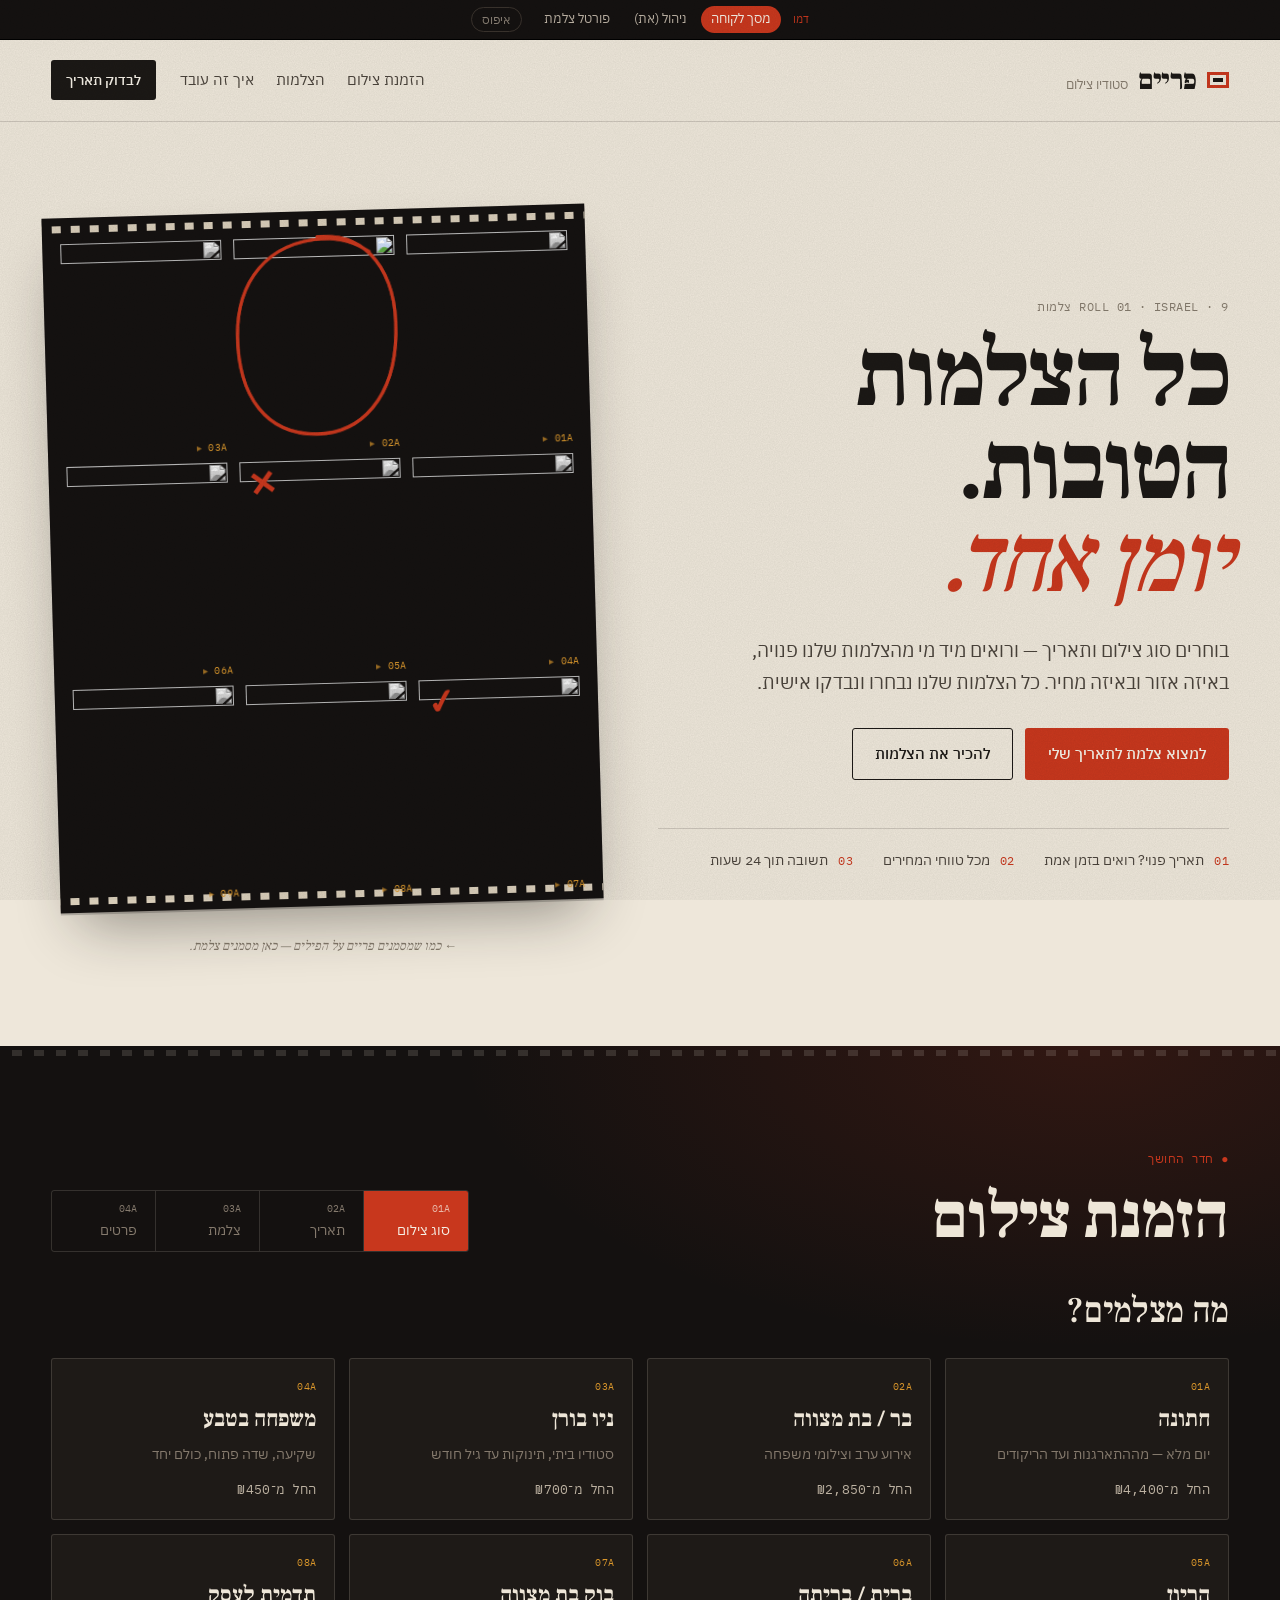
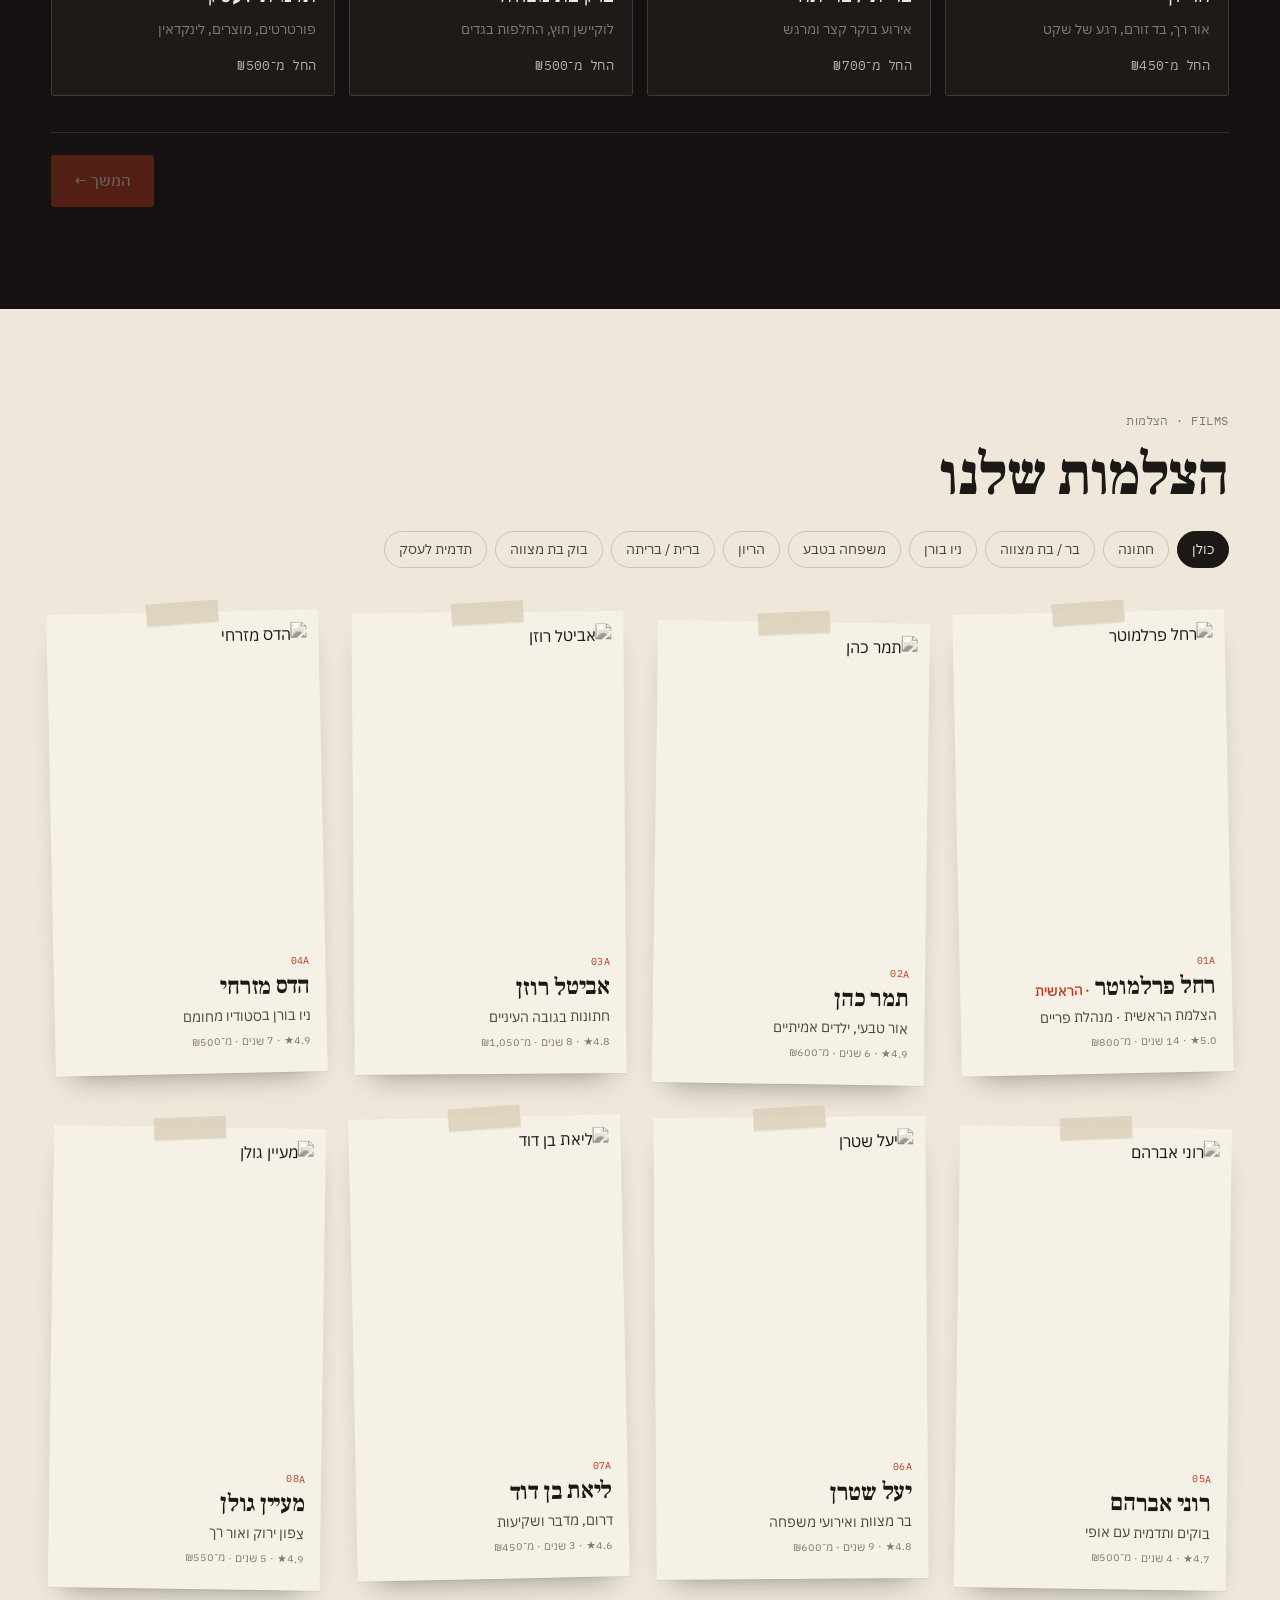
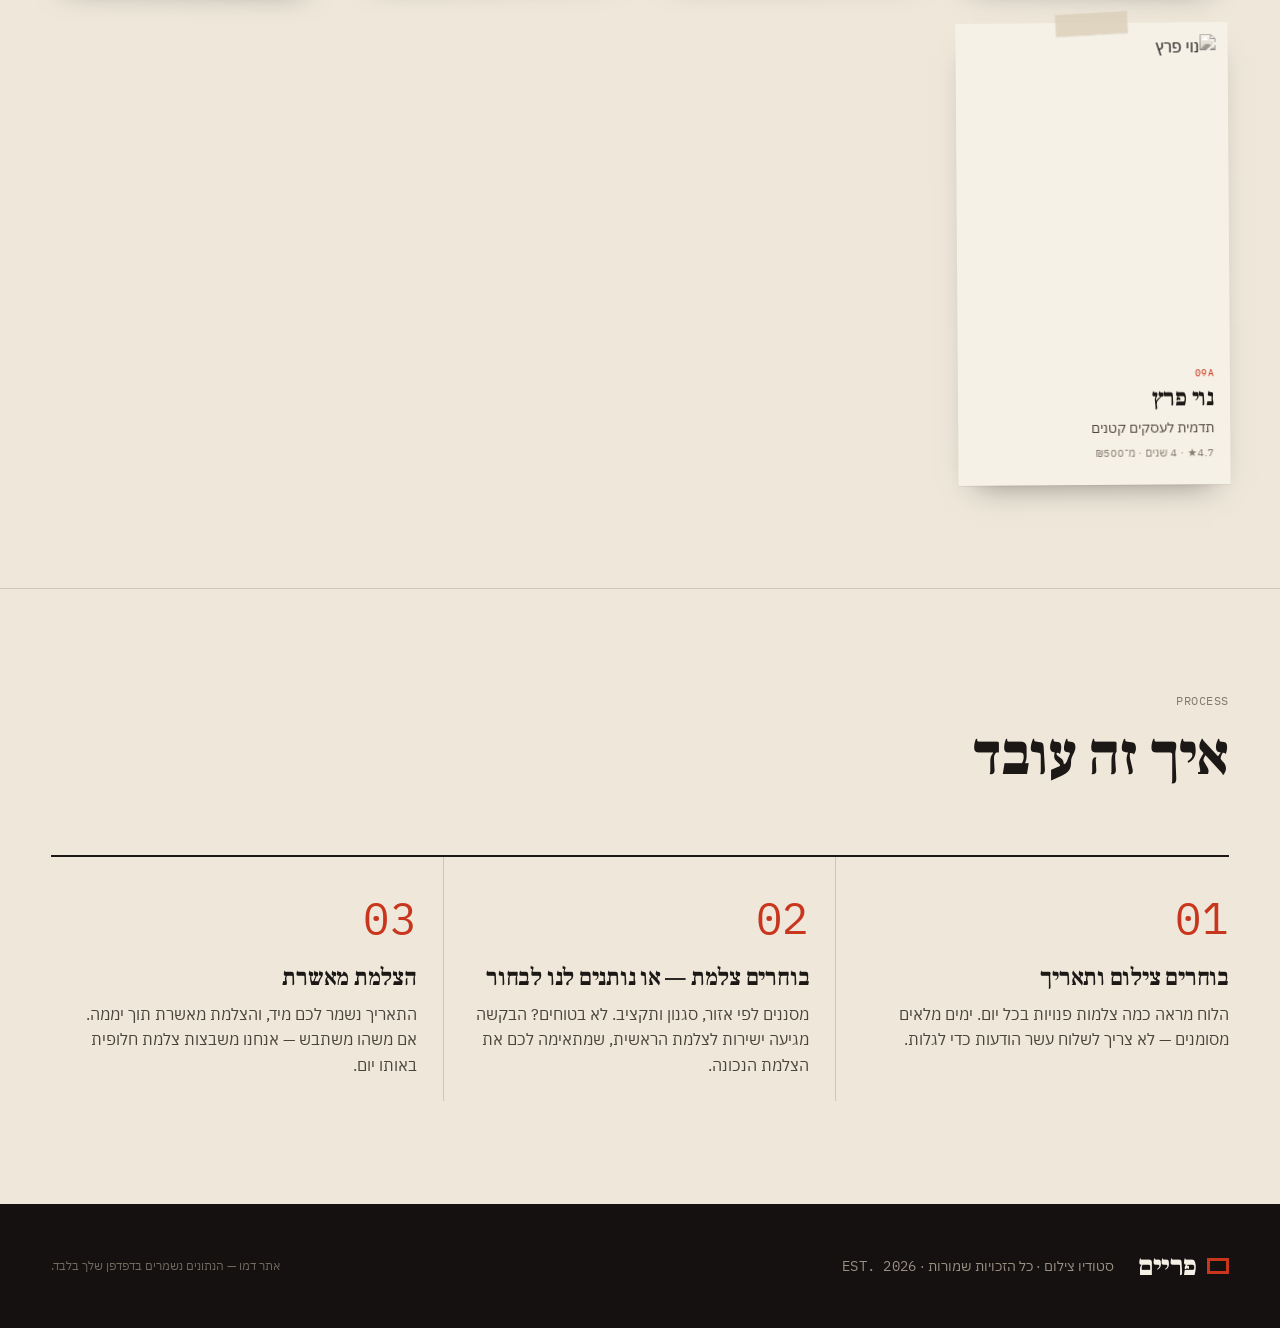
==== index.html @ 3519b2d6 "Fridays: morning shoots only, no full-day events Co-Authored-By: Claude Opus 5.5 <noreply@anthropic." ====
<!doctype html>
<html lang="he" dir="rtl">
<head>
<meta charset="utf-8">
<meta name="viewport" content="width=device-width, initial-scale=1">
<meta name="theme-color" content="#141110">
<meta property="og:type" content="website">
<meta property="og:site_name" content="פריים">
<meta property="og:locale" content="he_IL">
<meta property="og:title" content="פריים · סטודיו צילום">
<meta property="og:description" content="כל הצלמות הטובות. יומן אחד. בוחרים סוג צילום ותאריך — ורואים מיד מי פנויה.">
<meta property="og:url" content="https://elimeshi1.github.io/frame-collective/">
<meta property="og:image" content="https://elimeshi1.github.io/frame-collective/og-image.jpg">
<meta property="og:image:secure_url" content="https://elimeshi1.github.io/frame-collective/og-image.jpg">
<meta property="og:image:type" content="image/jpeg">
<meta property="og:image:width" content="1200">
<meta property="og:image:height" content="630">
<meta property="og:image:alt" content="פריים — כל הצלמות הטובות. יומן אחד.">
<meta name="twitter:card" content="summary_large_image">
<meta name="twitter:image" content="https://elimeshi1.github.io/frame-collective/og-image.jpg">
<title>פריים · סטודיו צילום</title>
<meta name="description" content="צוות של צלמות מובחרות. בוחרים תאריך וסוג צילום — ורואים מי פנויה.">
<link rel="preconnect" href="https://fonts.googleapis.com">
<link rel="preconnect" href="https://fonts.gstatic.com" crossorigin>
<link href="https://fonts.googleapis.com/css2?family=Frank+Ruhl+Libre:wght@400;500;700;900&family=IBM+Plex+Sans+Hebrew:wght@300;400;500;600&family=IBM+Plex+Mono:wght@400;500&display=swap" rel="stylesheet">
<link rel="stylesheet" href="assets/style.css?v=202610051531">
<link rel="icon" href="data:image/svg+xml,%3Csvg xmlns='http://www.w3.org/2000/svg' viewBox='0 0 32 32'%3E%3Crect width='32' height='32' fill='%2315120F'/%3E%3Crect x='7' y='9' width='18' height='14' fill='none' stroke='%23C8371D' stroke-width='2.5'/%3E%3C/svg%3E">
</head>
<body class="page-client">

<header class="topbar">
  <a href="#" class="logo"><span class="logo-mark"></span><span class="logo-word">פריים</span><span class="logo-sub">סטודיו צילום</span></a>
  <nav class="topnav">
    <a href="#book">הזמנת צילום</a>
    <a href="#team">הצלמות</a>
    <a href="#how">איך זה עובד</a>
  </nav>
  <a href="#book" class="btn btn-ink btn-sm">לבדוק תאריך</a>
</header>

<section class="hero">
  <div class="hero-text">
    <p class="kicker mono">ROLL 01 · ISRAEL · <span id="heroCount">9</span> צלמות</p>
    <h1>כל הצלמות הטובות.<br><span class="hl">יומן אחד.</span></h1>
    <p class="lead">בוחרים סוג צילום ותאריך — ורואים מיד מי מהצלמות שלנו פנויה, באיזה אזור ובאיזה מחיר. כל הצלמות שלנו נבחרו ונבדקו אישית.</p>
    <div class="hero-cta">
      <a href="#book" class="btn btn-red">למצוא צלמת לתאריך שלי</a>
      <a href="#team" class="btn btn-line">להכיר את הצלמות</a>
    </div>
    <dl class="hero-facts">
      <div><dt class="mono">01</dt><dd>תאריך פנוי? רואים בזמן אמת</dd></div>
      <div><dt class="mono">02</dt><dd>מכל טווחי המחירים</dd></div>
      <div><dt class="mono">03</dt><dd>תשובה תוך 24 שעות</dd></div>
    </dl>
  </div>
  <div class="hero-sheet" id="heroSheet" aria-hidden="true"></div>
</section>

<section class="darkroom" id="book">
  <div class="dr-inner">
    <div class="dr-head">
      <p class="kicker mono safelight">● חדר החושך</p>
      <h2>הזמנת צילום</h2>
      <ol class="filmsteps" id="steps">
        <li data-step="1"><span class="mono">01A</span>סוג צילום</li>
        <li data-step="2"><span class="mono">02A</span>תאריך</li>
        <li data-step="3"><span class="mono">03A</span>צלמת</li>
        <li data-step="4"><span class="mono">04A</span>פרטים</li>
      </ol>
    </div>
    <div class="wizard" id="wizard"></div>
  </div>
</section>

<section class="team" id="team">
  <div class="sec-head">
    <p class="kicker mono">FILMS · הצלמות</p>
    <h2>הצלמות שלנו</h2>
    <div class="chips" id="teamFilter"></div>
  </div>
  <div class="sheet" id="teamGrid"></div>
</section>

<section class="how" id="how">
  <div class="sec-head">
    <p class="kicker mono">PROCESS</p>
    <h2>איך זה עובד</h2>
  </div>
  <div class="how-grid">
    <article><span class="how-n mono">01</span><h3>בוחרים צילום ותאריך</h3><p>הלוח מראה כמה צלמות פנויות בכל יום. ימים מלאים מסומנים — לא צריך לשלוח עשר הודעות כדי לגלות.</p></article>
    <article><span class="how-n mono">02</span><h3>בוחרים צלמת — או נותנים לנו לבחור</h3><p>מסננים לפי אזור, סגנון ותקציב. לא בטוחים? הבקשה מגיעה ישירות לצלמת הראשית, שמתאימה לכם את הצלמת הנכונה.</p></article>
    <article><span class="how-n mono">03</span><h3>הצלמת מאשרת</h3><p>התאריך נשמר לכם מיד, והצלמת מאשרת תוך יממה. אם משהו משתבש — אנחנו משבצות צלמת חלופית באותו יום.</p></article>
  </div>
</section>

<footer class="foot">
  <div class="logo"><span class="logo-mark"></span><span class="logo-word">פריים</span></div>
  <p>סטודיו צילום · כל הזכויות שמורות · <span class="mono">EST. 2026</span></p>
  <p class="foot-small">אתר דמו — הנתונים נשמרים בדפדפן שלך בלבד.</p>
</footer>

<script src="assets/store.js?v=202610051531"></script>
<script src="assets/ui.js?v=202610051531"></script>
<script src="assets/client.js?v=202610051531"></script>
</body>
</html>
---- assets/style.css ----
/* ============================================================
   פריים — שפה עיצובית: פילים, נייר צילום וחדר חושך.
   נייר חם, דיו כהה, אדום של נורת חדר חושך, ענבר של קצה פילם.
   ============================================================ */
:root {
  --paper: #EEE7DA;
  --paper-2: #E4DBCB;
  --paper-3: #D8CDB9;
  --ink: #1B1815;
  --ink-2: #4A433B;
  --muted: #847A6C;
  --line: rgba(27, 24, 21, .16);
  --red: #C8371D;
  --red-deep: #9E2914;
  --amber: #D9962B;
  --dark: #141110;
  --dark-2: #1E1A17;
  --dark-3: #2A2420;
  --cream: #F6F1E7;
  --ok: #4F7A4A;

  /* צבעי רכיב — מתחלפים בתוך חדר החושך */
  --fg: var(--ink);
  --fg-2: var(--ink-2);
  --fg-mute: var(--muted);
  --ln: var(--line);
  --surf: var(--paper-2);

  --serif: 'Frank Ruhl Libre', 'Times New Roman', serif;
  --sans: 'IBM Plex Sans Hebrew', system-ui, sans-serif;
  --mono: 'IBM Plex Mono', 'IBM Plex Sans Hebrew', ui-monospace, monospace;
  --r: 3px;
  --gut: clamp(16px, 4vw, 56px);
}

* { box-sizing: border-box; }
[hidden] { display: none !important; }
html { scroll-behavior: smooth; -webkit-text-size-adjust: 100%; }
body {
  margin: 0; background: var(--paper); color: var(--ink);
  font: 400 16px/1.6 var(--sans);
  -webkit-font-smoothing: antialiased;
  overflow-x: hidden;
}
body.no-scroll { overflow: hidden; }
/* גרעין של פילם */
body::after {
  content: ''; position: fixed; inset: 0; pointer-events: none; z-index: 999;
  opacity: .09; mix-blend-mode: multiply;
  background-image: url("data:image/svg+xml,%3Csvg xmlns='http://www.w3.org/2000/svg' width='220' height='220'%3E%3Cfilter id='n'%3E%3CfeTurbulence type='fractalNoise' baseFrequency='.85' numOctaves='3' stitchTiles='stitch'/%3E%3CfeColorMatrix values='0 0 0 0 0 0 0 0 0 0 0 0 0 0 0 0 0 0 .9 0'/%3E%3C/filter%3E%3Crect width='100%25' height='100%25' filter='url(%23n)'/%3E%3C/svg%3E");
}
img { display: block; max-width: 100%; }
a { color: inherit; }
button { font: inherit; color: inherit; cursor: pointer; }
h1, h2, h3, h4 { font-family: var(--serif); font-weight: 700; line-height: 1.1; margin: 0; letter-spacing: -.01em; }
p { margin: 0 0 .8em; }
.mono { font-family: var(--mono); letter-spacing: .02em; }
.muted { color: var(--fg-mute); }
.kicker { font-size: 12px; text-transform: uppercase; letter-spacing: .04em; color: var(--fg-mute); margin-bottom: 14px; }
.safelight { color: var(--red) !important; }
.link { background: none; border: 0; padding: 0; text-decoration: underline; text-underline-offset: 3px; color: inherit; font-size: inherit; }
:focus-visible { outline: 2px solid var(--red); outline-offset: 2px; }

/* ---------- כפתורים וצ'יפים ---------- */
.btn {
  display: inline-flex; align-items: center; justify-content: center; gap: 8px;
  padding: 13px 22px; border-radius: var(--r); border: 1.5px solid transparent;
  font-weight: 500; font-size: 15px; text-decoration: none; white-space: nowrap;
  transition: transform .15s, background .15s, color .15s, border-color .15s;
}
.btn:active { transform: translateY(1px); }
.btn:disabled { opacity: .35; cursor: not-allowed; }
.btn-sm { padding: 8px 14px; font-size: 14px; }
.btn-red { background: var(--red); color: var(--cream); }
.btn-red:hover:not(:disabled) { background: var(--red-deep); }
.btn-ink { background: var(--ink); color: var(--cream); }
.btn-ink:hover { background: #000; }
.btn-line { border-color: var(--ink); color: var(--ink); }
.btn-line:hover { background: var(--ink); color: var(--cream); }
.btn-line-l { border-color: currentColor; }
.btn-ghost-l { background: transparent; border-color: var(--ln); color: var(--fg); }
.btn-ghost-l:hover { border-color: var(--fg); }

.chips { display: flex; flex-wrap: wrap; gap: 8px; }
.chip {
  border: 1px solid var(--ln); background: transparent; color: var(--fg-2);
  padding: 6px 14px; border-radius: 99px; font-size: 14px; transition: .15s;
}
.chip:hover { border-color: var(--fg); color: var(--fg); }
.chip.on { background: var(--fg); color: var(--dark); border-color: var(--fg); }
:root .chip.on { color: var(--paper); }
.darkroom .chip.on { color: var(--dark); }
.chip-sm { padding: 3px 10px; font-size: 13px; }
.chip:disabled { opacity: .3; text-decoration: line-through; cursor: not-allowed; }
.chip:disabled:hover { border-color: var(--ln); color: var(--fg-2); }
.small-note { font-size: 13px; margin-top: 10px; color: var(--amber) !important; }

/* ---------- סרגל דמו ---------- */
.demobar {
  position: sticky; top: 0; z-index: 60;
  display: flex; align-items: center; gap: 4px; flex-wrap: wrap; justify-content: center;
  background: var(--dark); color: #bdb3a5; font-size: 13px; padding: 6px 12px;
  border-bottom: 1px solid #000;
}
.demobar a { text-decoration: none; padding: 3px 10px; border-radius: 99px; }
.demobar a:hover { color: var(--cream); }
.demobar a.on { background: var(--red); color: var(--cream); }
.demobar-tag { font-family: var(--mono); font-size: 11px; color: var(--red); margin-left: 8px; }
.demobar-reset { background: none; border: 1px solid #3a332d; color: #8d8377; border-radius: 99px; padding: 2px 10px; font-size: 12px; margin-right: 8px; }

/* ---------- כותרת ---------- */
.topbar {
  display: flex; align-items: center; gap: 24px; padding: 18px var(--gut);
  border-bottom: 1px solid var(--line);
}
.logo { display: inline-flex; align-items: baseline; gap: 10px; text-decoration: none; }
.logo-mark { width: 22px; height: 16px; border: 3px solid var(--red); align-self: center; position: relative; }
.logo-mark::after { content: ''; position: absolute; inset: 3px; background: var(--ink); }
.logo-word { font-family: var(--serif); font-weight: 900; font-size: 28px; letter-spacing: -.02em; }
.logo-sub { font-size: 13px; color: var(--muted); }
.topnav { display: flex; gap: 22px; margin-inline-start: auto; }
.topnav a { text-decoration: none; font-size: 15px; color: var(--ink-2); }
.topnav a:hover { color: var(--red); }

/* ---------- HERO ---------- */
.hero {
  display: grid; grid-template-columns: 1.05fr 1fr; gap: clamp(28px, 5vw, 80px);
  padding: clamp(40px, 7vw, 96px) var(--gut) clamp(48px, 7vw, 100px); align-items: center;
}
.hero h1 { font-size: clamp(44px, 7.4vw, 104px); font-weight: 900; letter-spacing: -.03em; line-height: .98; margin-bottom: 26px; }
.hero h1 .hl { color: var(--red); font-style: italic; font-weight: 500; }
.lead { font-size: clamp(17px, 1.5vw, 20px); color: var(--ink-2); max-width: 520px; line-height: 1.65; }
.hero-cta { display: flex; gap: 12px; flex-wrap: wrap; margin: 30px 0 0; }
.hero-facts { display: flex; gap: 30px; margin: 48px 0 0; padding: 20px 0 0; border-top: 1px solid var(--line); flex-wrap: wrap; }
.hero-facts div { display: flex; gap: 10px; align-items: baseline; }
.hero-facts dt { color: var(--red); font-size: 12px; }
.hero-facts dd { margin: 0; font-size: 14px; color: var(--ink-2); }

.hero-sheet { position: relative; }
.hs-strip {
  background: var(--dark); padding: 26px 18px; display: grid; grid-template-columns: repeat(3, 1fr); gap: 26px 12px;
  transform: rotate(-1.6deg); box-shadow: 0 30px 60px -20px rgba(27, 24, 21, .45), 0 2px 0 rgba(0,0,0,.2);
  position: relative;
  /* חורי גלגלת */
  background-image:
    linear-gradient(to left, var(--paper-3) 0 9px, transparent 9px),
    linear-gradient(to left, var(--paper-3) 0 9px, transparent 9px);
  background-size: 19px 7px, 19px 7px;
  background-position: 0 8px, 0 calc(100% - 8px);
  background-repeat: repeat-x;
}
.hs-frame { margin: 0; position: relative; animation: develop 1.4s ease-out both; animation-delay: var(--d); }
.hs-frame img { aspect-ratio: 9/11; object-fit: cover; width: 100%; filter: grayscale(1) contrast(1.08) brightness(.95); }
.hs-frame figcaption { position: absolute; bottom: -19px; inset-inline-start: 0; font-size: 10px; color: var(--amber); }
.hs-frame figcaption span { opacity: .7; }
.hs-frame.mk-circle img { filter: grayscale(.15) contrast(1.05); }
.hs-frame.mk-x::after, .hs-frame.mk-check::after {
  position: absolute; top: 6px; inset-inline-end: 8px; font-family: var(--serif); font-weight: 900; color: var(--red);
  font-size: 34px; line-height: 1; transform: rotate(-8deg); text-shadow: 0 1px 0 rgba(0,0,0,.3);
}
.hs-frame.mk-x::after { content: '✕'; }
.hs-frame.mk-check::after { content: '✓'; }
.hs-note { font-size: 13px; color: var(--muted); margin: 30px 0 0; text-align: center; font-style: italic; font-family: var(--serif); }
@keyframes develop { from { opacity: 0; filter: brightness(2.2) blur(2px); } to { opacity: 1; filter: none; } }

/* עיפרון שעווה אדום */
.grease { position: absolute; inset: -9px -7px; width: calc(100% + 14px); height: calc(100% + 18px); pointer-events: none; overflow: visible; z-index: 3; }
.grease path {
  fill: none; stroke: var(--red); stroke-width: 3.2; stroke-linecap: round; vector-effect: non-scaling-stroke;
  stroke-dasharray: 1200; stroke-dashoffset: 1200; animation: draw .55s .05s ease-out forwards;
  filter: drop-shadow(0 0 .5px rgba(200,55,29,.6));
}
@keyframes draw { to { stroke-dashoffset: 0; } }

/* ---------- חדר החושך ---------- */
.darkroom {
  --fg: #EEE6D8; --fg-2: #BDB2A2; --fg-mute: #857A6D; --ln: rgba(238, 230, 216, .15); --surf: var(--dark-2);
  background: var(--dark); color: var(--fg);
  background-image: radial-gradient(ellipse 70% 50% at 85% 0%, rgba(200,55,29,.16), transparent 70%);
  padding: clamp(56px, 8vw, 110px) var(--gut);
  position: relative;
}
.darkroom::before { /* קצה פילם */
  content: ''; position: absolute; top: 0; inset-inline: 0; height: 14px;
  background: linear-gradient(to left, var(--paper) 0 10px, transparent 10px) 0 4px / 22px 6px repeat-x;
  opacity: .14;
}
.dr-inner { max-width: 1240px; margin: 0 auto; }
.dr-head { display: grid; grid-template-columns: auto 1fr; gap: 0 40px; align-items: end; margin-bottom: 40px; }
.dr-head .kicker { grid-column: 1 / -1; }
.dr-head h2 { font-size: clamp(38px, 5vw, 64px); font-weight: 900; }
.filmsteps {
  list-style: none; margin: 0; padding: 0; display: flex; justify-content: flex-end; gap: 0;
  border: 1px solid var(--ln); border-radius: var(--r); overflow: hidden; justify-self: end;
}
.filmsteps li {
  padding: 10px 18px; font-size: 14px; color: var(--fg-mute); border-inline-start: 1px solid var(--ln);
  display: flex; flex-direction: column; gap: 2px; min-width: 104px; position: relative;
}
.filmsteps li:first-child { border-inline-start: 0; }
.filmsteps li .mono { font-size: 10px; color: var(--fg-mute); }
.filmsteps li.reach { cursor: pointer; color: var(--fg-2); }
.filmsteps li.past .mono { color: var(--amber); }
.filmsteps li.on { background: var(--red); color: var(--cream); }
.filmsteps li.on .mono { color: rgba(246,241,231,.7); }

.wizard { min-height: 420px; animation: fadeUp .35s ease-out; }
@keyframes fadeUp { from { opacity: 0; transform: translateY(8px); } }
.wz-q { font-size: clamp(26px, 3vw, 36px); font-weight: 500; margin-bottom: 26px; }
.wz-q small { display: block; font-family: var(--sans); font-size: 15px; color: var(--fg-mute); font-weight: 400; margin-top: 8px; letter-spacing: 0; }
.wz-nav { display: flex; justify-content: space-between; margin-top: 36px; padding-top: 22px; border-top: 1px solid var(--ln); }
.wz-split { display: grid; grid-template-columns: minmax(0, 1.5fr) minmax(260px, 1fr); gap: 36px; align-items: start; }
.wz-side { border-inline-start: 1px solid var(--ln); padding-inline-start: 32px; }
.side-h { font-family: var(--sans); font-size: 13px; font-weight: 500; text-transform: uppercase; letter-spacing: .1em; color: var(--fg-mute); margin: 26px 0 12px; }

.lock-note { display: inline-flex; align-items: center; gap: 12px; padding: 6px 16px 6px 6px; border: 1px solid var(--ln); border-radius: 99px; margin-bottom: 22px; font-size: 14px; }
.lock-note img { width: 32px; height: 32px; border-radius: 50%; object-fit: cover; filter: grayscale(1); }
.lock-note .link { color: var(--fg-mute); }

/* סוגי צילום */
.types { display: grid; grid-template-columns: repeat(4, 1fr); gap: 14px; }
.type {
  position: relative; text-align: start; background: var(--dark-2); border: 1px solid var(--ln); border-radius: var(--r);
  padding: 20px 18px 18px; display: flex; flex-direction: column; gap: 6px; min-height: 150px; transition: .18s;
}
.type:hover { border-color: var(--fg-2); background: var(--dark-3); transform: translateY(-2px); }
.type-n { font-size: 10px; color: var(--amber); }
.type-name { font-family: var(--serif); font-size: 23px; font-weight: 700; color: var(--fg); }
.type-desc { font-size: 14px; color: var(--fg-mute); line-height: 1.45; }
.type-from { margin-top: auto; padding-top: 10px; font-size: 13px; color: var(--fg-2); }
.type.is-sel { border-color: var(--red); }

/* ---------- לוח שנה ---------- */
.cal-head { display: flex; align-items: center; justify-content: space-between; margin-bottom: 14px; }
.cal-title { font-family: var(--serif); font-size: 24px; font-weight: 700; }
.cal-title em { font-family: var(--mono); font-style: normal; font-size: 14px; color: var(--fg-mute); font-weight: 400; }
.cal-nav { width: 38px; height: 38px; border: 1px solid var(--ln); background: none; border-radius: 50%; font-size: 16px; }
.cal-nav:hover { border-color: var(--fg); }
.cal-grid { display: grid; grid-template-columns: repeat(7, minmax(0, 1fr)); gap: 4px; }
.cal-dow { text-align: center; font-size: 12px; color: var(--fg-mute); padding: 4px 0 8px; }
.cal-cell {
  position: relative; aspect-ratio: 1 / .86; border: 1px solid var(--ln); background: transparent; border-radius: 2px;
  display: flex; flex-direction: column; align-items: flex-start; justify-content: space-between; padding: 6px 7px; text-align: start;
  transition: background .12s, border-color .12s;
}
.cal-cell.is-blank { border: 0; }
.cal-cell:not(:disabled):hover { border-color: var(--fg); background: rgba(238,230,216,.04); }
.cal-num { font-family: var(--mono); font-size: 14px; }
.cal-tag { font-size: 11px; line-height: 1.1; color: var(--fg-mute); }
.cal-cell.is-today .cal-num { color: var(--red); font-weight: 600; }
.cal-cell.is-today::after { content: ''; position: absolute; top: 6px; inset-inline-end: 6px; width: 5px; height: 5px; border-radius: 50%; background: var(--red); }
.cal-cell:disabled { cursor: default; }
.cal-cell.is-past, .cal-cell.is-shabbat { opacity: .3; }
.cal-cell.lvl-none { opacity: .45; background-image: repeating-linear-gradient(-45deg, transparent 0 6px, var(--ln) 6px 7px); }
.cal-cell.lvl-many { background: rgba(217,150,43,.12); border-color: rgba(217,150,43,.35); }
.cal-cell.lvl-many .cal-tag { color: var(--amber); }
.cal-cell.lvl-few { background: rgba(217,150,43,.05); }
.cal-cell.is-selected { background: var(--red) !important; border-color: var(--red) !important; color: var(--cream); }
.cal-cell.is-selected .cal-tag { color: rgba(246,241,231,.85); }
.cal-cell .grease { inset: -6px; width: calc(100% + 12px); height: calc(100% + 12px); }
.cal-cell .grease path { stroke: var(--amber); }
.cal--compact .cal-cell { aspect-ratio: 1; padding: 3px 5px; }
.cal--compact .cal-num { font-size: 12px; }
.cal--compact .cal-title { font-size: 18px; }
.cal--compact .cal-nav { width: 30px; height: 30px; font-size: 13px; }
/* ימי צלמת (פרופיל / פורטל) */
.pd-free { background: rgba(79,122,74,.16); border-color: rgba(79,122,74,.45); }
.pd-partial { background: linear-gradient(135deg, rgba(79,122,74,.16) 50%, rgba(200,55,29,.16) 50%); }
.pd-full { background: rgba(200,55,29,.16); border-color: rgba(200,55,29,.35); }
.pd-off { opacity: .35; }

.legend { display: flex; gap: 16px; flex-wrap: wrap; font-size: 13px; color: var(--fg-mute); margin-bottom: 20px; }
.legend span { display: inline-flex; gap: 6px; align-items: center; }
.lg { width: 12px; height: 12px; border: 1px solid var(--ln); display: inline-block; border-radius: 2px; }
.lg-many { background: rgba(217,150,43,.35); border-color: var(--amber); }
.lg-few { background: rgba(217,150,43,.1); }
.lg-none { background: repeating-linear-gradient(-45deg, transparent 0 3px, var(--fg-mute) 3px 4px); }
.lg-free { background: rgba(79,122,74,.4); }
.lg-full { background: rgba(200,55,29,.4); }
.lg-off { opacity: .4; }

.day-peek { min-height: 150px; padding: 18px 0; border-top: 1px solid var(--ln); border-bottom: 1px solid var(--ln); }
.peek-date { font-size: 12px; color: var(--amber); margin-bottom: 4px; }
.peek-title { font-family: var(--serif); font-size: 24px; margin-bottom: 14px; }
.peek-faces { display: flex; margin-bottom: 10px; }
.peek-faces img { width: 40px; height: 40px; border-radius: 50%; object-fit: cover; border: 2px solid var(--dark); margin-inline-start: -10px; filter: grayscale(1); }
.peek-faces img:first-child { margin-inline-start: 0; }

/* ---------- סינון ותוצאות ---------- */
.filters { display: grid; grid-template-columns: repeat(3, 1fr) 1.2fr; gap: 14px; margin-bottom: 28px; padding: 16px; border: 1px solid var(--ln); border-radius: var(--r); background: var(--dark-2); }
.darkroom .filters { grid-template-columns: 1fr 1fr 1.4fr 1fr; }
.f { display: flex; flex-direction: column; gap: 6px; font-size: 13px; color: var(--fg-mute); }
.f select, .fld input, .fld select, .fld textarea {
  font: inherit; font-size: 15px; color: var(--fg); background: transparent; border: 0; border-bottom: 1px solid var(--ln);
  padding: 6px 0; border-radius: 0; appearance: none; -webkit-appearance: none;
}
.f select { background-image: linear-gradient(45deg, transparent 50%, var(--fg-mute) 50%), linear-gradient(-45deg, transparent 50%, var(--fg-mute) 50%); background-position: 6px 55%, 11px 55%; background-size: 5px 5px; background-repeat: no-repeat; padding-inline-end: 0; padding-inline-start: 20px; cursor: pointer; }
.f select option, .fld select option { color: var(--ink); }
.f b { color: var(--fg); font-weight: 500; }
input[type=range] { accent-color: var(--red); width: 100%; margin: 10px 0 0; }

.results { display: grid; grid-template-columns: repeat(auto-fill, minmax(210px, 1fr)); gap: 30px 20px; }
.frame-card {
  position: relative; background: #0C0A09; border: 0; padding: 10px 10px 0; text-align: start; cursor: pointer; color: var(--fg);
  transition: transform .18s; display: flex; flex-direction: column;
}
.frame-card:hover { transform: translateY(-3px); }
.fc-img { position: relative; overflow: hidden; }
.fc-img img { width: 100%; aspect-ratio: 4/5; object-fit: cover; filter: grayscale(1) contrast(1.05); transition: filter .5s; }
.frame-card:hover .fc-img img, .frame-card.is-sel .fc-img img { filter: none; }
.fc-badge { position: absolute; top: 8px; inset-inline-start: 8px; background: var(--red); color: var(--cream); font-size: 11px; padding: 2px 8px; }
.fc-edge { display: flex; justify-content: space-between; font-size: 10px; color: var(--amber); padding: 6px 2px; }
.fc-body { background: var(--dark-2); margin: 0 -10px; padding: 14px 14px 14px; flex: 1; display: flex; flex-direction: column; }
.fc-body h4 { font-size: 21px; margin-bottom: 4px; }
.fc-tag { font-size: 14px; color: var(--fg-2); margin-bottom: 6px; }
.fc-meta { font-size: 12px; color: var(--fg-mute); }
.fc-foot { margin-top: auto; display: flex; justify-content: space-between; align-items: baseline; padding-top: 8px; border-top: 1px dashed var(--ln); }
.fc-price { font-size: 17px; color: var(--fg); }
.fc-foot .link { font-size: 13px; color: var(--fg-mute); }
.studio-card { border: 1px dashed var(--fg-mute); background: transparent; padding: 0; }
.studio-inner { padding: 24px 20px; display: flex; flex-direction: column; gap: 10px; height: 100%; justify-content: center; }
.studio-inner .mono { color: var(--amber); font-size: 11px; }
.studio-inner h4 { font-size: 28px; }
.studio-inner p { color: var(--fg-2); font-size: 14px; }
.studio-inner .btn { align-self: flex-start; }
.studio-card.is-sel { border-color: var(--red); border-style: solid; }
.empty { padding: 30px 0; color: var(--fg-2); }
.busy { margin-top: 34px; border-top: 1px solid var(--ln); padding-top: 16px; }
.busy summary { cursor: pointer; color: var(--fg-2); font-size: 15px; }
.busy ul { list-style: none; padding: 0; margin: 14px 0 0; display: grid; gap: 8px; }
.busy li { display: flex; align-items: center; gap: 12px; flex-wrap: wrap; padding: 8px 0; border-bottom: 1px solid var(--ln); font-size: 14px; }
.busy li img { width: 34px; height: 34px; border-radius: 50%; object-fit: cover; filter: grayscale(1); opacity: .7; }
.busy .nx { margin-inline-start: auto; display: flex; gap: 6px; }

/* ---------- פרטים / כרטיס ---------- */
.det { display: grid; grid-template-columns: 1fr 1fr; gap: 24px 22px; }
.fld { display: flex; flex-direction: column; gap: 4px; font-size: 13px; color: var(--fg-mute); }
.fld i { font-style: normal; opacity: .7; }
.fld-wide { grid-column: 1 / -1; }
.fld input, .fld select, .fld textarea { font-size: 17px; padding: 8px 0; }
.fld textarea { resize: vertical; border: 1px solid var(--ln); padding: 10px; }
.fld input:focus, .fld select:focus, .fld textarea:focus { outline: 0; border-color: var(--red); }

.ticket {
  background: var(--cream); color: var(--ink); padding: 22px; position: relative; border-radius: 2px;
  --fg-mute: var(--muted); --ln: var(--line);
  -webkit-mask: radial-gradient(circle 9px at 0 62%, transparent 98%, #000) , radial-gradient(circle 9px at 100% 62%, transparent 98%, #000);
  -webkit-mask-composite: source-in; mask-composite: intersect;
  transform: rotate(.6deg);
}
.ticket-h { font-size: 11px; color: var(--muted); border-bottom: 1px dashed var(--line); padding-bottom: 10px; margin-bottom: 14px; }
.ticket-p { display: flex; gap: 12px; align-items: center; margin-bottom: 16px; }
.ticket-p img, .ticket-q { width: 54px; height: 54px; object-fit: cover; border-radius: 50%; filter: grayscale(1); }
.ticket-q { display: grid; place-items: center; background: var(--ink); color: var(--cream); font-family: var(--serif); font-size: 26px; }
.ticket-p b { display: block; font-family: var(--serif); font-size: 20px; }
.ticket-p span { font-size: 13px; color: var(--muted); }
.ticket dl { margin: 0; }
.ticket dl div { display: flex; justify-content: space-between; padding: 7px 0; border-bottom: 1px solid var(--line); font-size: 14px; gap: 12px; }
.ticket dt { color: var(--muted); }
.ticket dd { margin: 0; text-align: end; }
.ticket .tot { border-bottom: 0; padding-top: 12px; }
.ticket .tot dd { font-size: 20px; font-weight: 500; }
.ticket-fine { font-size: 12px; color: var(--muted); margin: 12px 0 0; border-top: 1px dashed var(--line); padding-top: 10px; }

/* ---------- סיום ---------- */
.done { display: grid; grid-template-columns: 340px 1fr; gap: 56px; align-items: center; padding: 20px 0; }
.print { background: var(--cream); padding: 16px 16px 20px; transform: rotate(-2.5deg); box-shadow: 0 30px 50px -20px #000; animation: drop .7s cubic-bezier(.2,.8,.2,1.2); }
.print-img img { width: 100%; aspect-ratio: 5/4; object-fit: cover; animation: develop 2.4s ease-out both; }
.print-blank { aspect-ratio: 5/4; background: var(--ink); display: grid; place-items: center; color: var(--red); font-family: var(--serif); font-size: 90px; }
.print-cap { color: var(--ink); font-family: var(--serif); font-size: 18px; text-align: center; margin: 14px 0 0; line-height: 1.35; }
.print-cap .mono { font-size: 11px; color: var(--muted); }
@keyframes drop { from { transform: translateY(-40px) rotate(-8deg); opacity: 0; } }
.done-text h3 { font-size: clamp(30px, 3.6vw, 46px); font-weight: 900; margin-bottom: 16px; }
.done-text p { color: var(--fg-2); font-size: 17px; max-width: 520px; }
.demo-hint { margin-top: 26px !important; font-size: 14px !important; padding: 12px 14px; border: 1px dashed var(--ln); border-radius: var(--r); }
.demo-hint a { color: var(--amber); }

/* ---------- צוות: הדפסים על נייר ---------- */
.team, .how { padding: clamp(56px, 8vw, 110px) var(--gut); max-width: 1320px; margin: 0 auto; }
.sec-head { display: flex; flex-direction: column; margin-bottom: 44px; }
.sec-head h2 { font-size: clamp(36px, 4.6vw, 60px); font-weight: 900; margin-bottom: 22px; }
.sheet { display: grid; grid-template-columns: repeat(auto-fill, minmax(230px, 1fr)); gap: 44px 30px; }
.print-card {
  background: var(--cream); padding: 12px 12px 16px; cursor: pointer; position: relative;
  box-shadow: 0 1px 0 rgba(0,0,0,.05), 0 16px 30px -18px rgba(27,24,21,.5);
  transition: transform .25s, box-shadow .25s;
}
.print-card:nth-child(3n+1) { transform: rotate(-1.2deg); }
.print-card:nth-child(3n+2) { transform: rotate(.8deg) translateY(10px); }
.print-card:nth-child(3n) { transform: rotate(-.4deg); }
.print-card::before { /* סרט הדבקה */
  content: ''; position: absolute; top: -10px; left: 50%; width: 72px; height: 22px; transform: translateX(-50%) rotate(-3deg);
  background: rgba(217, 205, 180, .75); box-shadow: 0 1px 1px rgba(0,0,0,.06);
}
.print-card:hover { transform: rotate(0) translateY(-6px) scale(1.015); box-shadow: 0 28px 40px -20px rgba(27,24,21,.55); z-index: 2; }
.pc-img img { width: 100%; aspect-ratio: 4/5; object-fit: cover; filter: grayscale(1) sepia(.15) contrast(1.05); transition: filter .5s; }
.print-card:hover .pc-img img { filter: none; }
.pc-cap { padding: 14px 4px 0; }
.pc-n { font-size: 10px; color: var(--red); }
.pc-cap h3 { font-size: 24px; margin: 2px 0 4px; }
.pc-cap h3 em { font-style: normal; font-size: 14px; color: var(--red); font-family: var(--sans); font-weight: 500; }
.pc-cap p { font-size: 14px; color: var(--ink-2); margin-bottom: 6px; }
.pc-meta { font-size: 11px !important; color: var(--muted) !important; }

.how { border-top: 1px solid var(--line); }
.how-grid { display: grid; grid-template-columns: repeat(3, 1fr); gap: 0; border-top: 2px solid var(--ink); }
.how-grid article { padding: 26px 26px 10px 26px; border-inline-start: 1px solid var(--line); }
.how-grid article:first-child { border-inline-start: 0; padding-inline-start: 0; }
.how-n { font-size: 44px; color: var(--red); display: block; margin-bottom: 12px; font-weight: 400; }
.how-grid h3 { font-size: 24px; margin-bottom: 10px; }
.how-grid p { color: var(--ink-2); }

.foot { background: var(--dark); color: #9a9083; padding: 40px var(--gut); display: flex; gap: 24px; align-items: center; flex-wrap: wrap; font-size: 14px; }
.foot .logo-word { color: var(--cream); }
.foot .logo-mark::after { background: var(--dark); }
.foot p { margin: 0; }
.foot-small { margin-inline-start: auto !important; font-size: 12px; opacity: .7; }

/* ---------- מודאל ---------- */
.modal-wrap { position: fixed; inset: 0; z-index: 100; background: rgba(20, 17, 16, .7); display: flex; align-items: center; justify-content: center; padding: 16px; opacity: 0; transition: opacity .25s; backdrop-filter: blur(3px); }
.modal-wrap.is-open { opacity: 1; }
.modal { background: var(--paper); color: var(--ink); width: min(560px, 100%); max-height: calc(100vh - 32px); overflow: hidden; display: flex; flex-direction: column; position: relative; border-radius: 2px; transform: translateY(14px); transition: transform .25s; box-shadow: 0 40px 80px -20px #000; }
.modal-wrap.is-open .modal { transform: none; }
.modal--wide { width: min(980px, 100%); }
.modal-x { position: absolute; top: 12px; inset-inline-end: 12px; z-index: 5; width: 36px; height: 36px; border-radius: 50%; border: 0; background: var(--ink); color: var(--cream); font-size: 14px; }
.modal-body { padding: 28px; overflow-y: auto; overscroll-behavior: contain; }
.profile { display: grid; grid-template-columns: 1fr 1.2fr; gap: 30px; margin: -28px; }
.pf-img img { width: 100%; height: 100%; object-fit: cover; min-height: 100%; filter: grayscale(.2); }
.pf-body { padding: 32px 28px 28px 32px; }
.pf-body h2 { font-size: 44px; font-weight: 900; margin-bottom: 6px; }
.pf-tag { font-family: var(--serif); font-style: italic; font-size: 20px; color: var(--red); }
.pf-meta { font-size: 14px; color: var(--ink-2); margin-bottom: 4px; }
.prices { width: 100%; border-collapse: collapse; margin: 18px 0 4px; font-size: 15px; }
.prices td { padding: 7px 0; border-bottom: 1px solid var(--line); }
.prices td:last-child { text-align: end; }
#pfCal { margin-bottom: 22px; }

.toast { position: fixed; bottom: 24px; left: 50%; transform: translate(-50%, 30px); background: var(--ink); color: var(--cream); padding: 12px 22px; border-radius: 99px; font-size: 15px; opacity: 0; transition: .3s; z-index: 200; pointer-events: none; box-shadow: 0 10px 30px -10px #000; border-inline-start: 4px solid var(--red); }
.toast.is-on { opacity: 1; transform: translate(-50%, 0); }

/* ---------- רספונסיבי ---------- */
@media (max-width: 1080px) {
  .types { grid-template-columns: repeat(2, 1fr); }
  .dr-head { grid-template-columns: 1fr; }
  .filmsteps { justify-self: stretch; margin-top: 22px; }
  .filmsteps li { flex: 1; min-width: 0; }
  .darkroom .filters { grid-template-columns: 1fr 1fr; }
}
@media (max-width: 860px) {
  .hero { grid-template-columns: 1fr; }
  .hero-sheet { max-width: 520px; }
  .wz-split { grid-template-columns: 1fr; }
  .wz-side { border: 0; padding: 0; }
  .done { grid-template-columns: 1fr; gap: 34px; }
  .print { max-width: 280px; margin: 0 auto; }
  .profile { grid-template-columns: 1fr; }
  .pf-img img { width: 100%; height: 300px; min-height: 0; object-fit: cover; }
  .how-grid { grid-template-columns: 1fr; }
  .how-grid article { border: 0; border-bottom: 1px solid var(--line); padding: 24px 0; }
  .topnav { display: none; }
  .topbar .btn { margin-inline-start: auto; }
}
@media (max-width: 560px) {
  .logo-sub { display: none; }
  .types { grid-template-columns: 1fr 1fr; gap: 10px; }
  .type { min-height: 0; padding: 14px; }
  .type-name { font-size: 19px; }
  .type-desc { display: none; }
  .filmsteps li { padding: 8px 8px; font-size: 12px; }
  .cal-tag { font-size: 9px; }
  .cal-cell { padding: 4px; aspect-ratio: 1 / 1.05; }
  .cal-num { font-size: 12px; }
  .det { grid-template-columns: 1fr; }
  .darkroom .filters { grid-template-columns: 1fr 1fr; gap: 12px 14px; padding: 12px; }
  .darkroom .filters .f-range { grid-column: 1 / -1; order: 3; }
  .f select { font-size: 16px; }
  .results { grid-template-columns: 1fr 1fr; gap: 20px 12px; }
  .fc-body h4 { font-size: 17px; }
  .fc-tag { display: none; }
  .hs-strip { gap: 22px 8px; padding: 22px 10px; }
  .hero-facts { gap: 14px; }
  .sheet { grid-template-columns: 1fr 1fr; gap: 30px 14px; }
  #teamFilter { flex-wrap: nowrap; overflow-x: auto; margin-inline: calc(var(--gut) * -1); padding: 2px var(--gut) 6px; scrollbar-width: none; }
  #teamFilter::-webkit-scrollbar { display: none; }
  #teamFilter .chip { flex-shrink: 0; }
  .modal-wrap { padding: 0; align-items: flex-end; }
  .modal { max-height: 92vh; border-radius: 10px 10px 0 0; }
  .modal-body { padding: 22px 18px; }
  .profile { margin: -22px -18px; }
  .pf-body { padding: 22px 18px; }
  .pf-body h2 { font-size: 36px; }
  .pc-cap h3 { font-size: 19px; }
  .pc-cap p:not(.pc-meta) { display: none; }
  .wz-nav .btn { padding: 12px 16px; }
  .busy .nx { margin-inline-start: 0; width: 100%; }
}
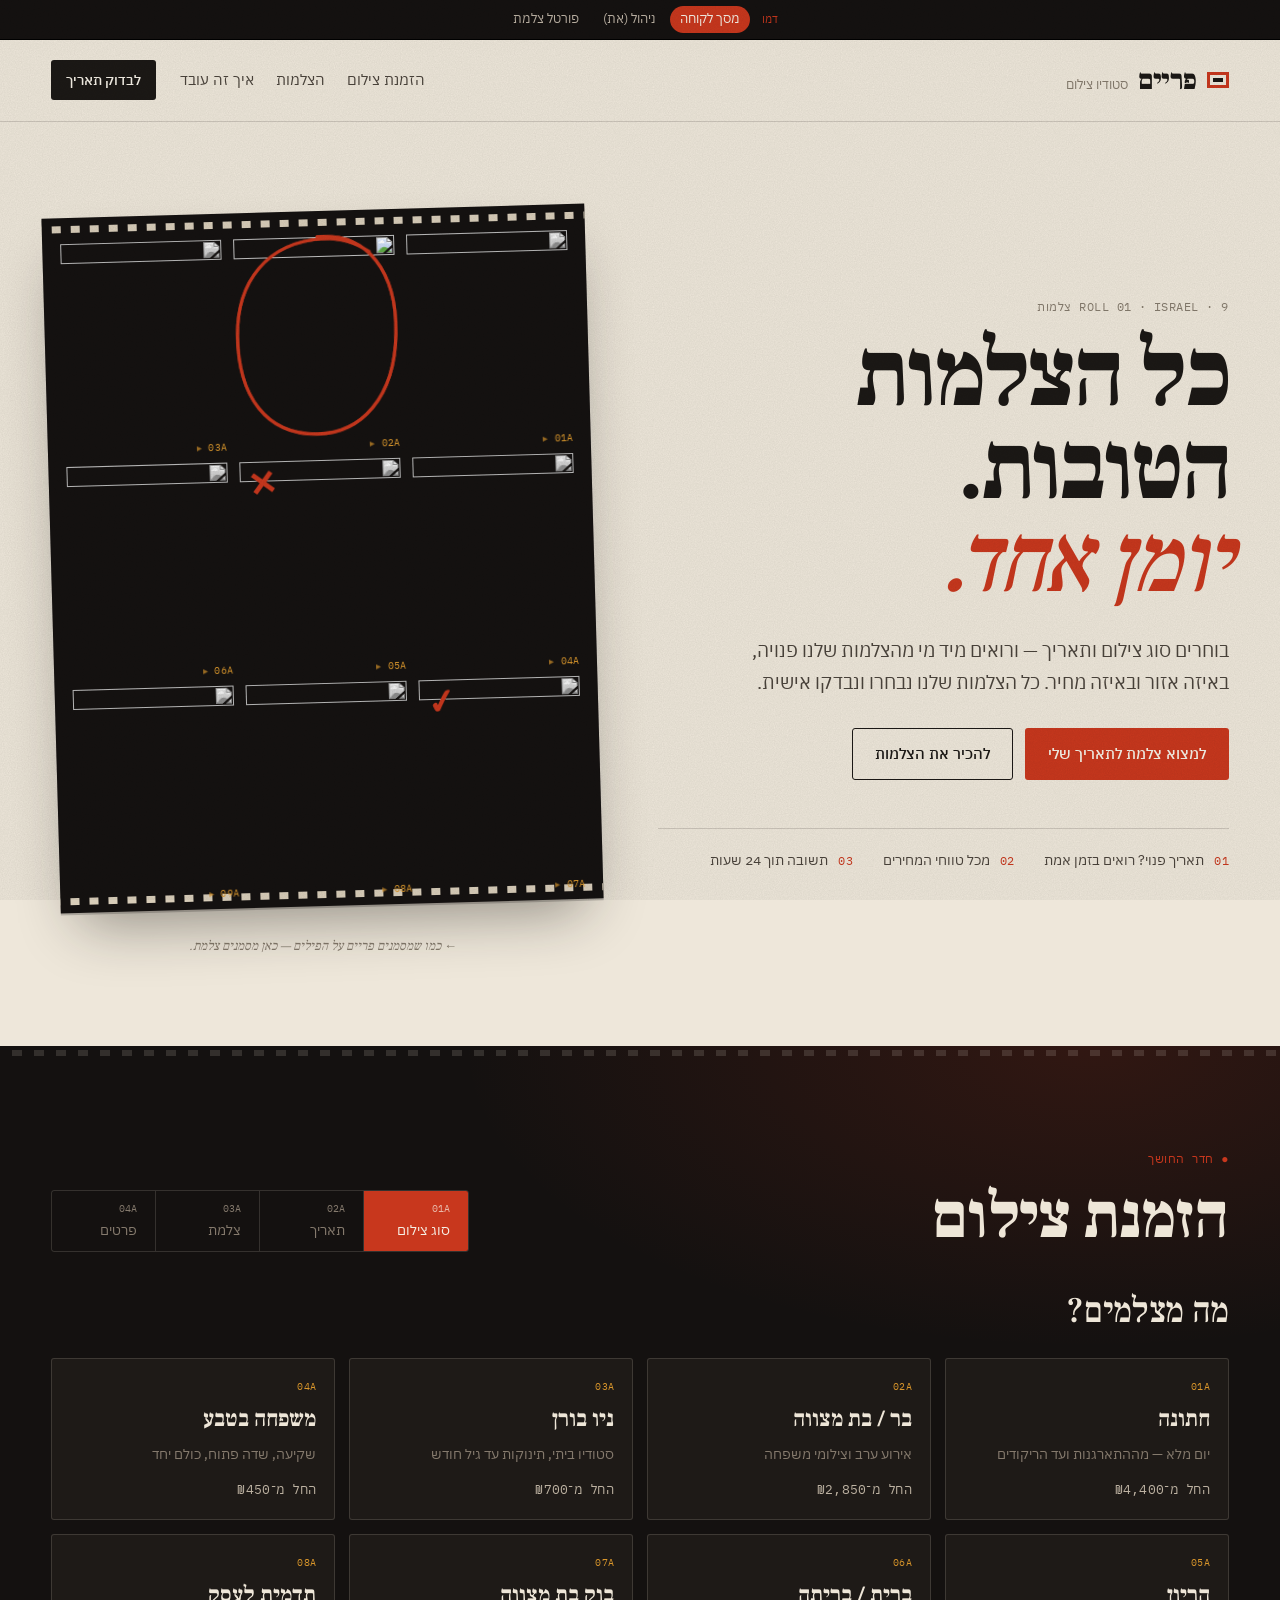
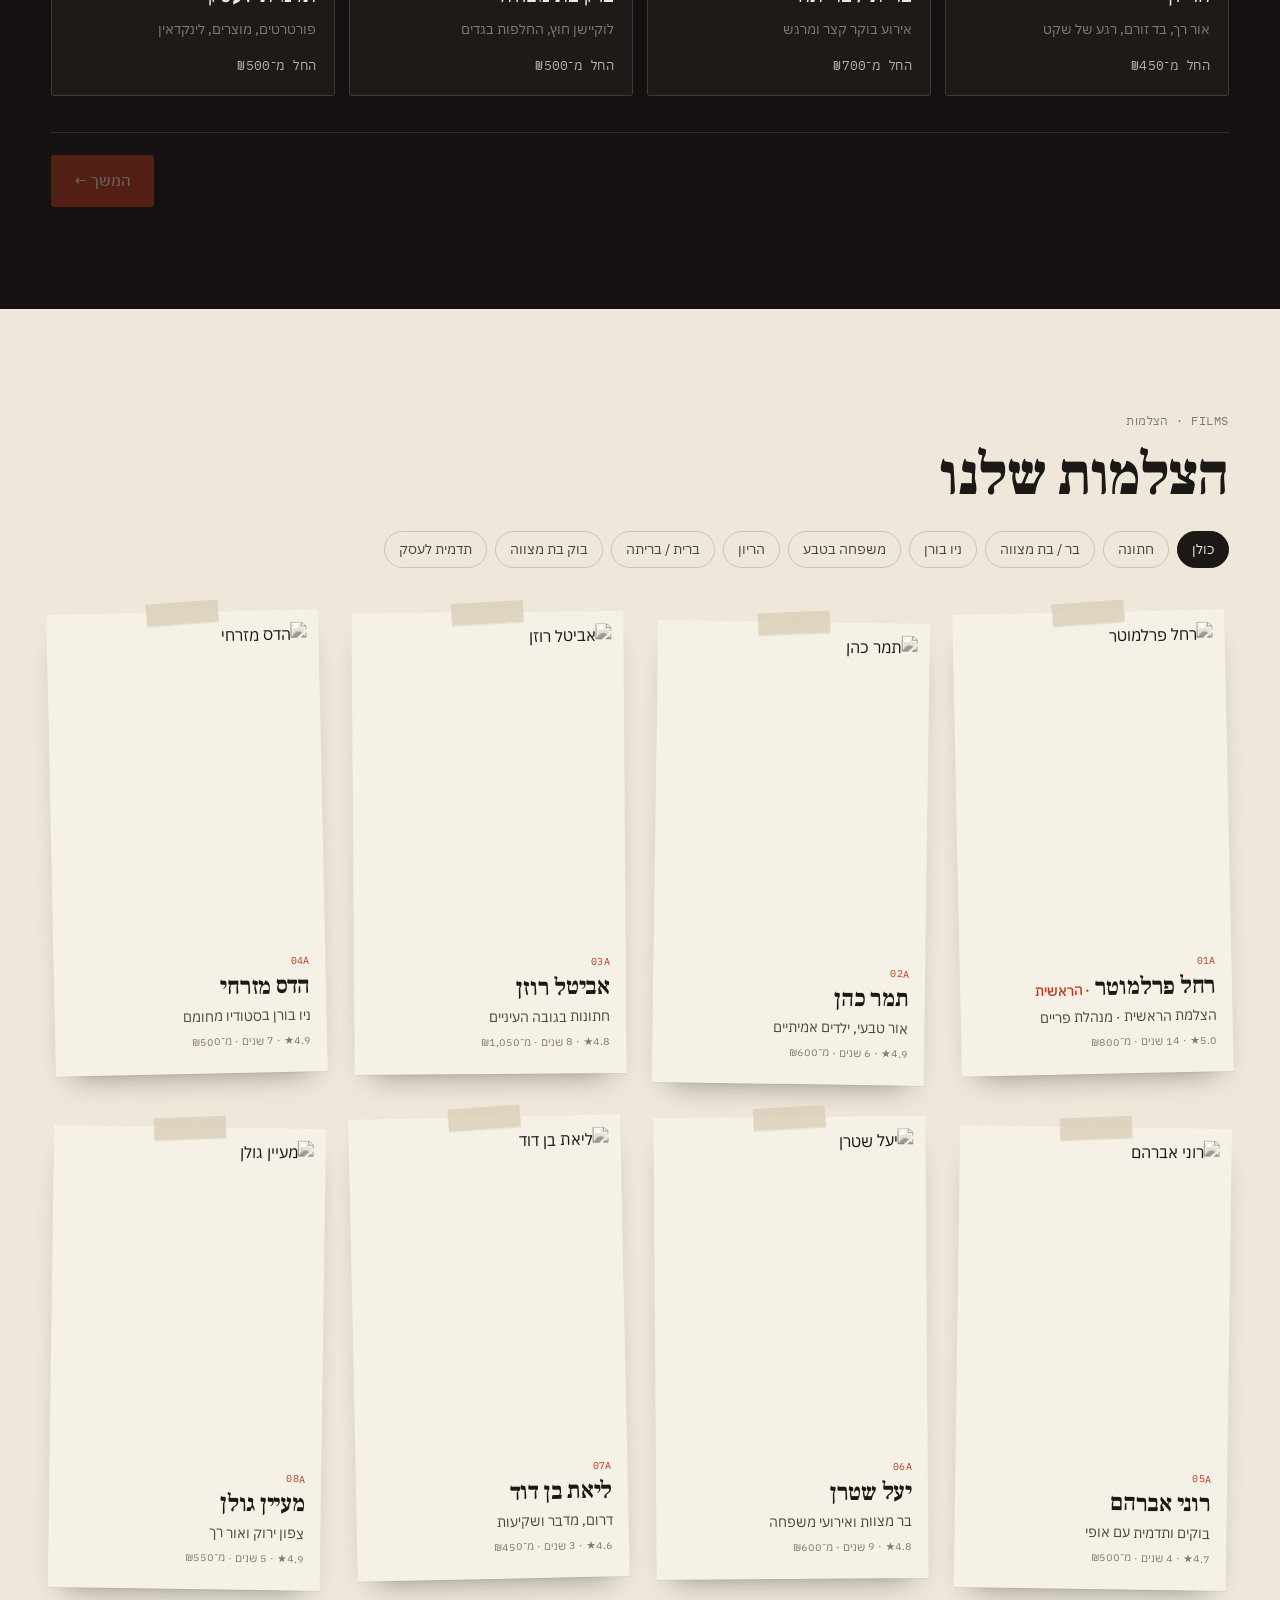
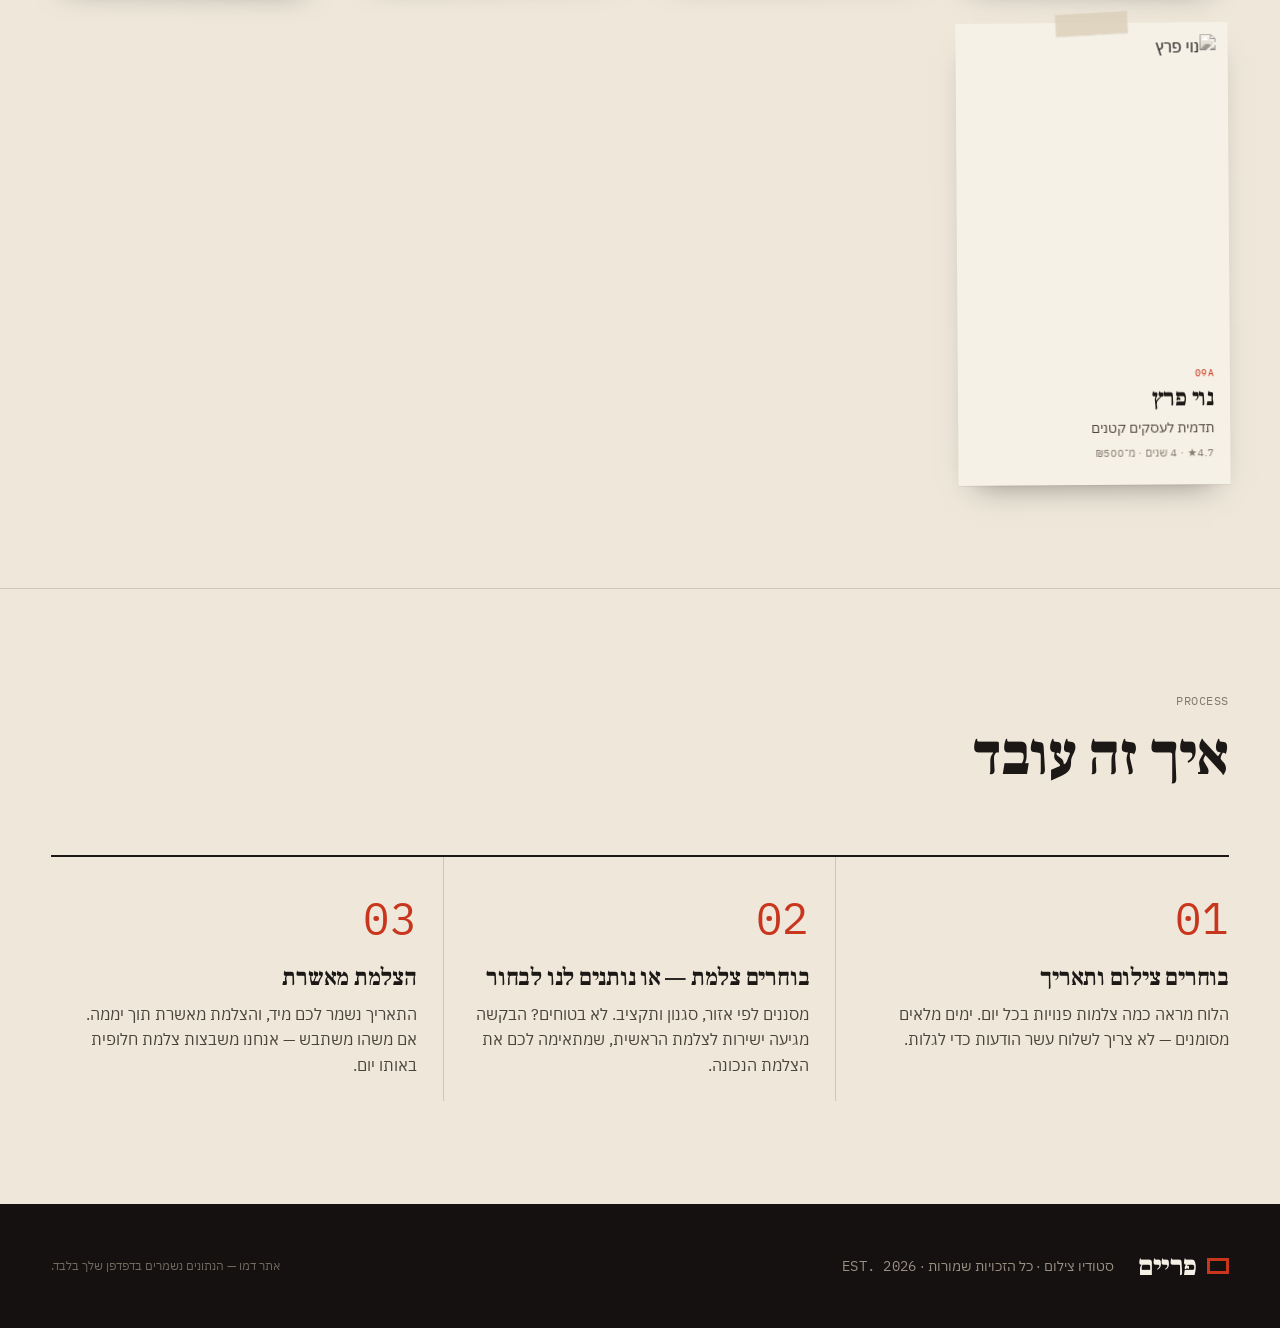
==== commit cfa4ad22: "Remove demo reset buttons Co-Authored-By: Claude Opus 5.5 <noreply@anthropic.com> Claude-Session: ht" ====
--- a/index.html
+++ b/index.html
@@ -23,7 +23,7 @@
 <link rel="preconnect" href="https://fonts.googleapis.com">
 <link rel="preconnect" href="https://fonts.gstatic.com" crossorigin>
 <link href="https://fonts.googleapis.com/css2?family=Frank+Ruhl+Libre:wght@400;500;700;900&family=IBM+Plex+Sans+Hebrew:wght@300;400;500;600&family=IBM+Plex+Mono:wght@400;500&display=swap" rel="stylesheet">
-<link rel="stylesheet" href="assets/style.css?v=202610051531">
+<link rel="stylesheet" href="assets/style.css?v=202610051539">
 <link rel="icon" href="data:image/svg+xml,%3Csvg xmlns='http://www.w3.org/2000/svg' viewBox='0 0 32 32'%3E%3Crect width='32' height='32' fill='%2315120F'/%3E%3Crect x='7' y='9' width='18' height='14' fill='none' stroke='%23C8371D' stroke-width='2.5'/%3E%3C/svg%3E">
 </head>
 <body class="page-client">
@@ -99,8 +99,8 @@
   <p class="foot-small">אתר דמו — הנתונים נשמרים בדפדפן שלך בלבד.</p>
 </footer>
 
-<script src="assets/store.js?v=202610051531"></script>
-<script src="assets/ui.js?v=202610051531"></script>
-<script src="assets/client.js?v=202610051531"></script>
+<script src="assets/store.js?v=202610051539"></script>
+<script src="assets/ui.js?v=202610051539"></script>
+<script src="assets/client.js?v=202610051539"></script>
 </body>
 </html>
--- a/assets/style.css
+++ b/assets/style.css
@@ -106,7 +106,6 @@
 .demobar a:hover { color: var(--cream); }
 .demobar a.on { background: var(--red); color: var(--cream); }
 .demobar-tag { font-family: var(--mono); font-size: 11px; color: var(--red); margin-left: 8px; }
-.demobar-reset { background: none; border: 1px solid #3a332d; color: #8d8377; border-radius: 99px; padding: 2px 10px; font-size: 12px; margin-right: 8px; }
 
 /* ---------- כותרת ---------- */
 .topbar {
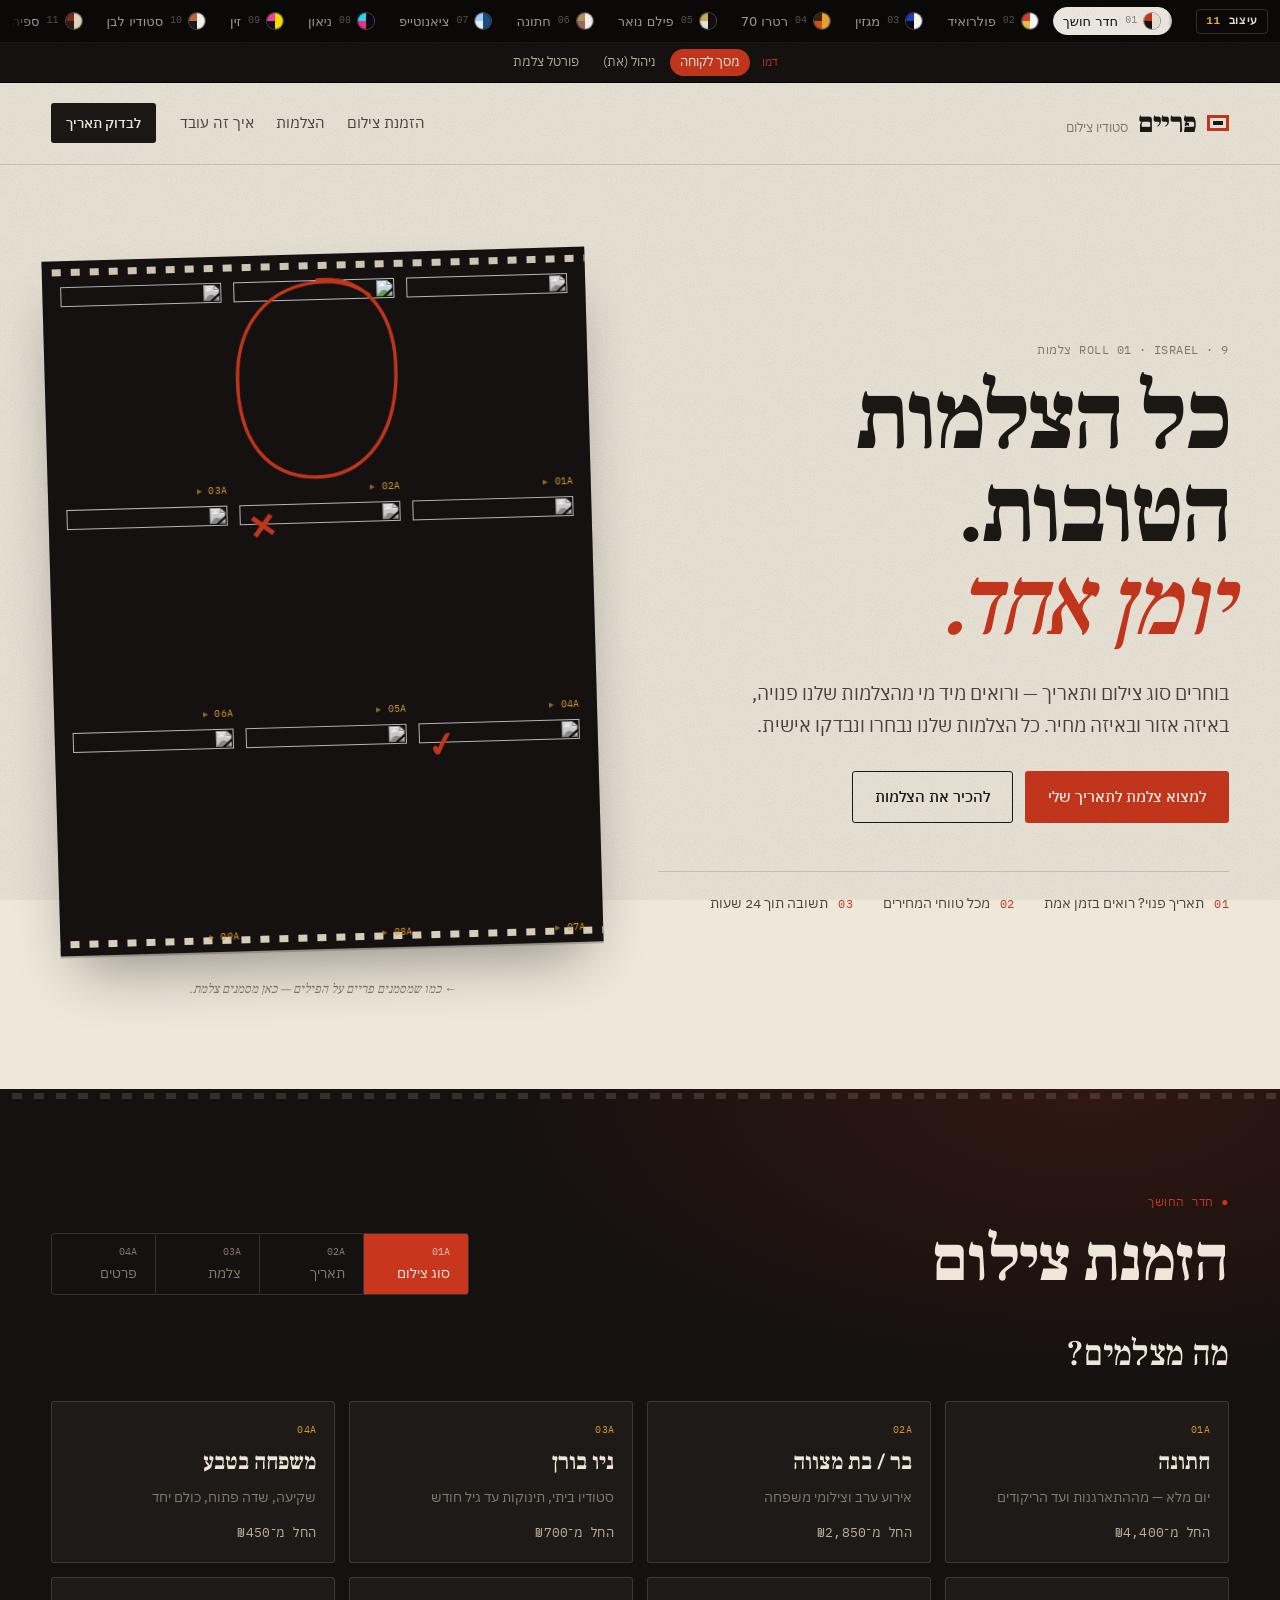
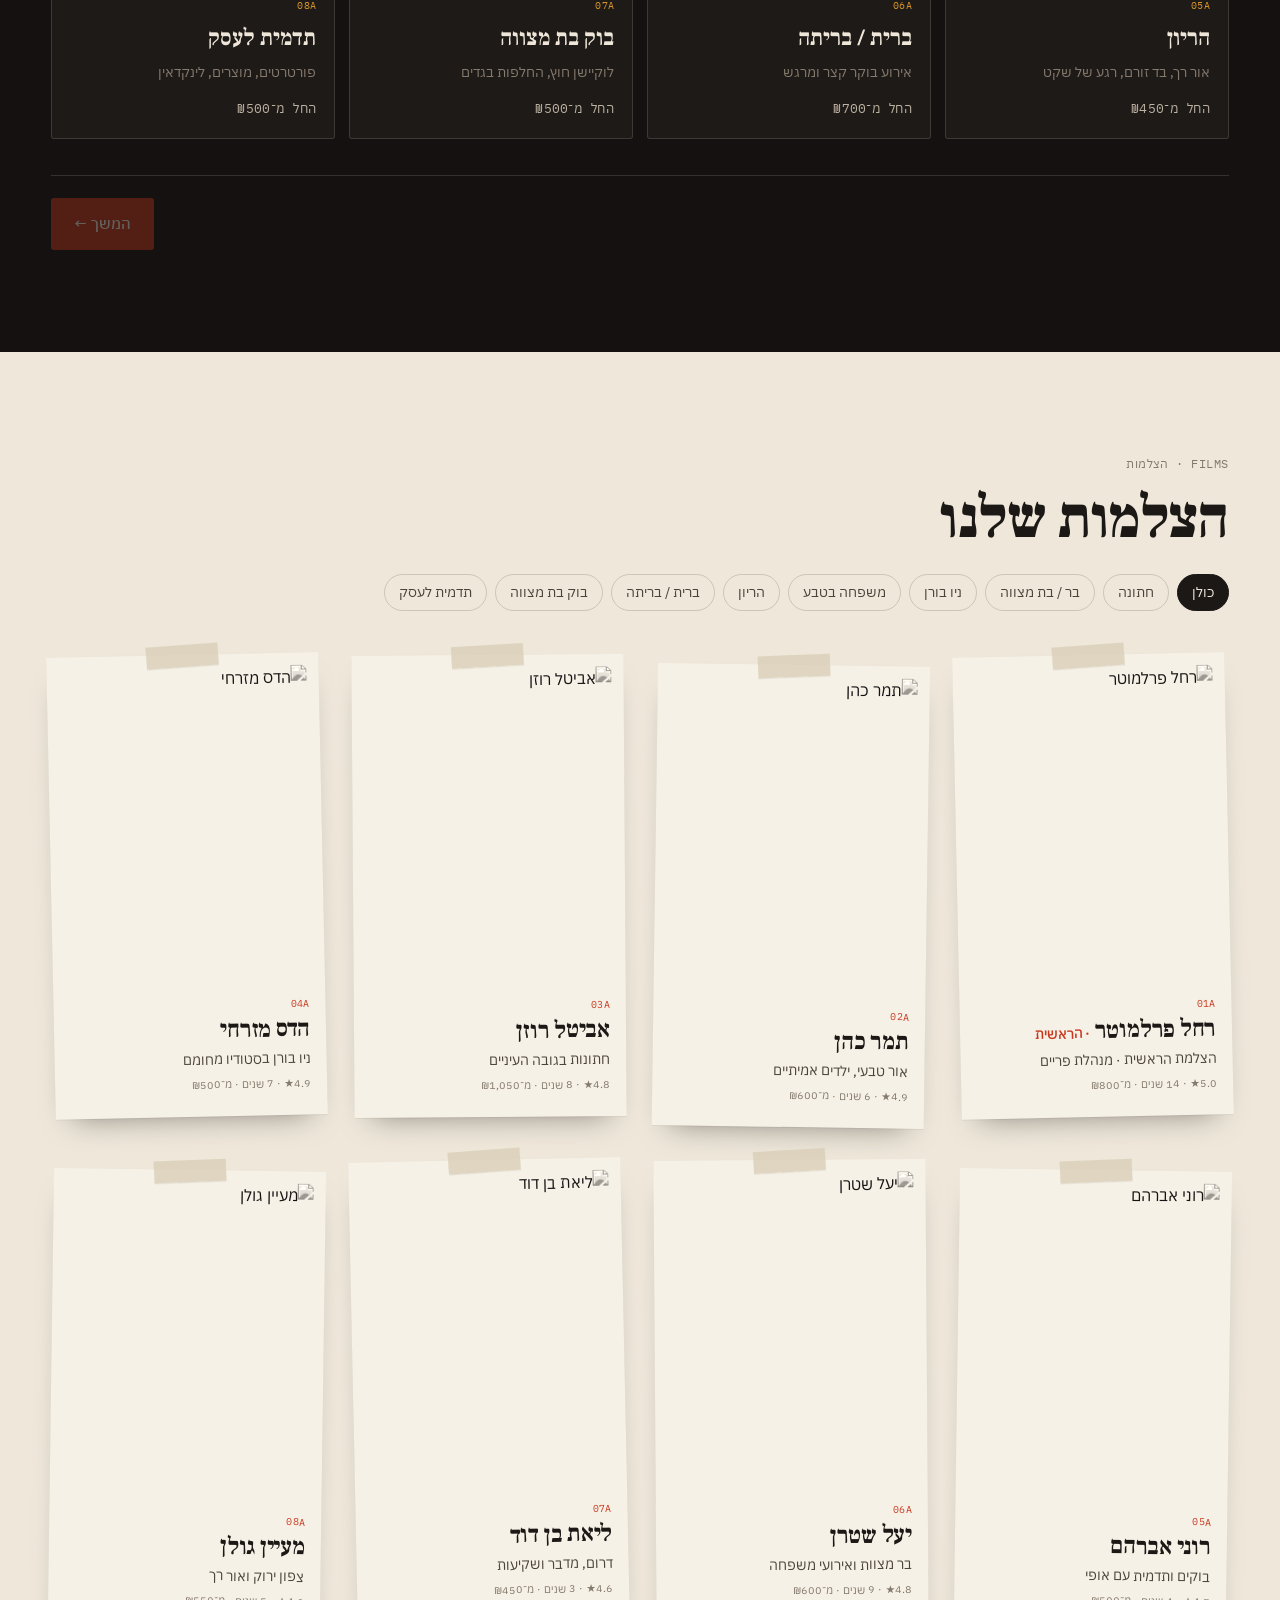
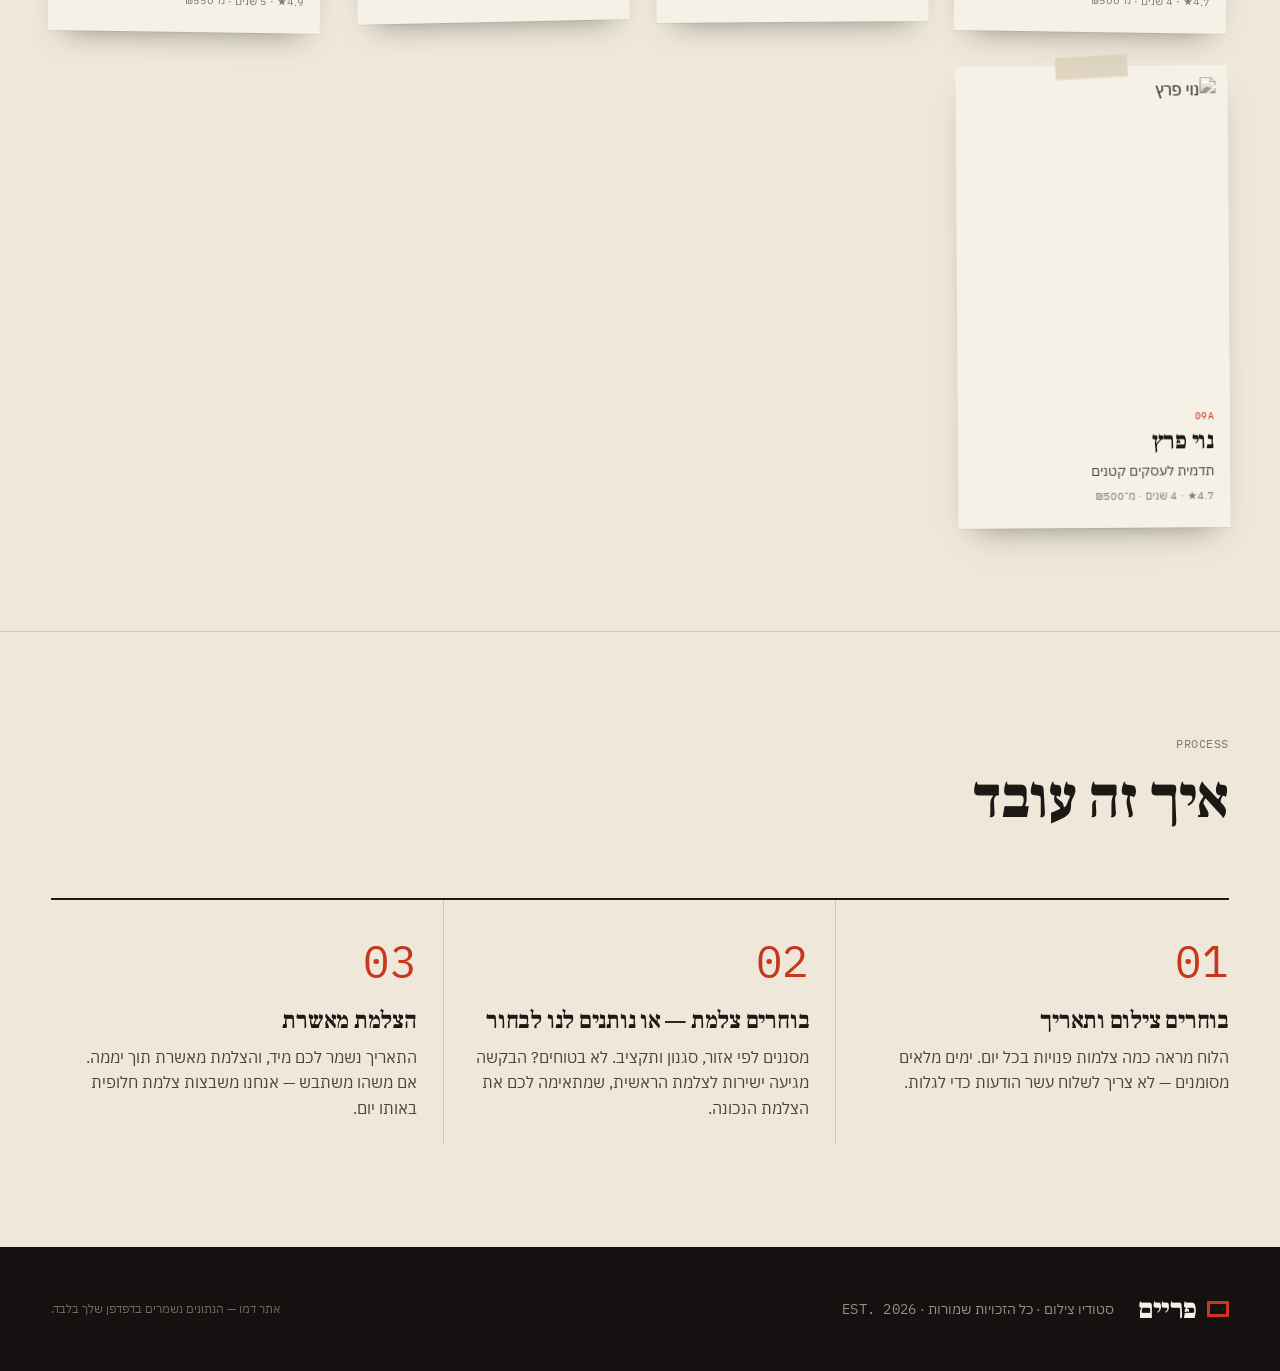
==== commit 4aee239d: "Add 10 site themes with a theme switcher above the demo bar New themes (Polaroid, Magazine, Retro 70" ====
--- a/index.html
+++ b/index.html
@@ -23,7 +23,9 @@
 <link rel="preconnect" href="https://fonts.googleapis.com">
 <link rel="preconnect" href="https://fonts.gstatic.com" crossorigin>
 <link href="https://fonts.googleapis.com/css2?family=Frank+Ruhl+Libre:wght@400;500;700;900&family=IBM+Plex+Sans+Hebrew:wght@300;400;500;600&family=IBM+Plex+Mono:wght@400;500&display=swap" rel="stylesheet">
-<link rel="stylesheet" href="assets/style.css?v=202610051539">
+<link rel="stylesheet" href="assets/style.css?v=202610071200">
+<link rel="stylesheet" href="assets/themes.css?v=202610071200">
+<script src="assets/themes.js?v=202610071200"></script>
 <link rel="icon" href="data:image/svg+xml,%3Csvg xmlns='http://www.w3.org/2000/svg' viewBox='0 0 32 32'%3E%3Crect width='32' height='32' fill='%2315120F'/%3E%3Crect x='7' y='9' width='18' height='14' fill='none' stroke='%23C8371D' stroke-width='2.5'/%3E%3C/svg%3E">
 </head>
 <body class="page-client">
@@ -99,8 +101,8 @@
   <p class="foot-small">אתר דמו — הנתונים נשמרים בדפדפן שלך בלבד.</p>
 </footer>
 
-<script src="assets/store.js?v=202610051539"></script>
-<script src="assets/ui.js?v=202610051539"></script>
-<script src="assets/client.js?v=202610051539"></script>
+<script src="assets/store.js?v=202610071200"></script>
+<script src="assets/ui.js?v=202610071200"></script>
+<script src="assets/client.js?v=202610071200"></script>
 </body>
 </html>
--- a/assets/style.css
+++ b/assets/style.css
@@ -106,6 +106,51 @@
 .demobar a:hover { color: var(--cream); }
 .demobar a.on { background: var(--red); color: var(--cream); }
 .demobar-tag { font-family: var(--mono); font-size: 11px; color: var(--red); margin-left: 8px; }
+
+/* ---------- סרגל עיצובים — ניטרלי, נראה אותו דבר בכל העיצובים ---------- */
+.themebar {
+  position: relative; z-index: 61; display: flex; align-items: center; gap: 10px;
+  background: #0A0908; color: #A79D90; padding: 7px 12px;
+  font: 500 13px/1 system-ui, -apple-system, 'Segoe UI', Arial, sans-serif; letter-spacing: 0;
+  border-bottom: 1px solid rgba(255, 255, 255, .06);
+}
+.tb-tag {
+  flex-shrink: 0; font: 600 11px/1 ui-monospace, Menlo, monospace; letter-spacing: .08em; color: #EDE6DA;
+  padding: 6px 9px; border: 1px solid rgba(255, 255, 255, .16); border-radius: 4px;
+}
+.tb-tag b { color: #F2B33D; font-weight: 600; }
+.tb-list {
+  flex: 1; min-width: 0; display: flex; gap: 3px; overflow-x: auto; scrollbar-width: none; scroll-behavior: smooth;
+  -webkit-mask-image: linear-gradient(to left, transparent 0, #000 18px, #000 calc(100% - 18px), transparent 100%);
+  mask-image: linear-gradient(to left, transparent 0, #000 18px, #000 calc(100% - 18px), transparent 100%);
+  padding: 0 14px;
+}
+.tb-list::-webkit-scrollbar { display: none; }
+.tb-list > :first-child { margin-inline-start: auto; }
+.tb-list > :last-child { margin-inline-end: auto; }
+.tb {
+  flex-shrink: 0; display: inline-flex; align-items: center; gap: 7px; white-space: nowrap;
+  background: none; border: 1px solid transparent; color: inherit; font: inherit;
+  padding: 5px 11px 5px 9px; border-radius: 99px; transition: background .15s, color .15s, border-color .15s;
+}
+.tb:hover { color: #fff; background: rgba(255, 255, 255, .06); }
+.tb.on { background: #F4EFE6; color: #111; border-color: #F4EFE6; }
+.tb-sw {
+  width: 16px; height: 16px; border-radius: 50%; flex-shrink: 0;
+  background: conic-gradient(var(--a) 0 180deg, var(--b) 180deg 270deg, var(--c) 270deg);
+  box-shadow: 0 0 0 1px rgba(255, 255, 255, .28), inset 0 0 0 1px rgba(0, 0, 0, .12);
+}
+.tb.on .tb-sw { box-shadow: 0 0 0 1px rgba(0, 0, 0, .35); }
+.tb-n { font: 500 10px/1 ui-monospace, Menlo, monospace; opacity: .5; }
+.tb:focus-visible { outline: 2px solid #F2B33D; outline-offset: 1px; }
+/* מעבר רך בזמן החלפת עיצוב */
+html.theme-swap body { animation: themeSwap .45s ease-out; }
+@keyframes themeSwap { from { opacity: .35; } }
+@media (max-width: 560px) {
+  .themebar { padding: 6px 8px; gap: 6px; }
+  .tb-tag { padding: 5px 7px; }
+  .tb-n { display: none; }
+}
 
 /* ---------- כותרת ---------- */
 .topbar {
--- a/assets/themes.css
+++ b/assets/themes.css
@@ -0,0 +1,1207 @@
+/* ============================================================
+   פריים — עשרה עיצובים נוספים.
+   ברירת המחדל (חדר חושך) נמצאת ב־style.css. כל עיצוב כאן נדלק
+   לפי <html data-theme="…">, שנקבע ב־themes.js.
+   ============================================================ */
+
+/* ============================================================
+   משותף לעיצובים כהים (נואר, ציאנוטייפ, ניאון)
+   ============================================================ */
+:is([data-theme="noir"], [data-theme="cyanotype"], [data-theme="neon"]) body::after { filter: invert(1); mix-blend-mode: screen; opacity: .06; }
+:is([data-theme="noir"], [data-theme="cyanotype"], [data-theme="neon"]) :is(.f select option, .fld select option, .portal-top select option) { color: #111; background: #fff; }
+:is([data-theme="noir"], [data-theme="cyanotype"], [data-theme="neon"]) :is(.foot .logo-word, .side .logo-word) { color: var(--ink); }
+:is([data-theme="noir"], [data-theme="cyanotype"], [data-theme="neon"]) .side-who { color: var(--ink); border-color: var(--line); }
+:is([data-theme="noir"], [data-theme="cyanotype"], [data-theme="neon"]) .portal-top select { color: var(--ink); background: var(--cream); }
+:is([data-theme="noir"], [data-theme="cyanotype"], [data-theme="neon"]) .kpi-alert { background: color-mix(in srgb, var(--amber) 12%, transparent); }
+:is([data-theme="noir"], [data-theme="cyanotype"], [data-theme="neon"]) :is(.cd-b.st-new, .cd-b.st-declined) { background: color-mix(in srgb, var(--amber) 22%, transparent); }
+:is([data-theme="noir"], [data-theme="cyanotype"], [data-theme="neon"]) .kpi-hero { background: var(--dark); color: var(--ink); border-color: var(--line); }
+:is([data-theme="noir"], [data-theme="cyanotype"], [data-theme="neon"]) .kpi-hero b { color: var(--ink); }
+:is([data-theme="noir"], [data-theme="cyanotype"], [data-theme="neon"]) :is(.kpi-hero span, .kpi-hero small) { color: var(--muted); }
+:is([data-theme="noir"], [data-theme="cyanotype"]) .st-declined { color: var(--cream); }
+:is([data-theme="noir"], [data-theme="cyanotype"], [data-theme="neon"]) .tag-shoot { background: var(--ink); color: var(--paper); }
+:is([data-theme="noir"], [data-theme="cyanotype"], [data-theme="neon"]) .chk input:checked + span { color: var(--paper); }
+
+/* ============================================================
+   משותף לעיצובים שבהם אזור ההזמנה בהיר
+   ============================================================ */
+:is([data-theme="polaroid"], [data-theme="wedding"], [data-theme="studio"], [data-theme="zine"]) .darkroom .chip.on { color: var(--cream); }
+:is([data-theme="polaroid"], [data-theme="wedding"], [data-theme="studio"], [data-theme="zine"]) .darkroom .cal-cell:not(:disabled):hover { background: rgba(0, 0, 0, .035); }
+:is([data-theme="polaroid"], [data-theme="wedding"], [data-theme="studio"], [data-theme="zine"]) .peek-faces img { border-color: var(--surf); }
+:is([data-theme="polaroid"], [data-theme="wedding"], [data-theme="studio"], [data-theme="zine"]) .darkroom .ticket { box-shadow: 0 18px 40px -22px rgba(0, 0, 0, .35); }
+:is([data-theme="polaroid"], [data-theme="wedding"], [data-theme="studio"], [data-theme="zine"]) .print { box-shadow: 0 30px 50px -24px rgba(0, 0, 0, .45); }
+:is([data-theme="polaroid"], [data-theme="wedding"], [data-theme="studio"], [data-theme="zine"]) .busy li img { opacity: 1; }
+
+
+/* ============================================================
+   01 · פולרואיד — מסגרת לבנה, פס קשת, כתב יד
+   ============================================================ */
+:root[data-theme="polaroid"] {
+  --paper: #F3F0EA; --paper-2: #E9E5DD; --paper-3: #DAD4C8;
+  --ink: #232220; --ink-2: #55524C; --muted: #8C877E; --line: rgba(35, 34, 32, .13);
+  --red: #E2412E; --red-deep: #C0321F; --amber: #F2A12B;
+  --dark: #232220; --dark-2: #2E2C29; --dark-3: #3A3733; --cream: #FFFFFF; --ok: #3E9A57;
+  --serif: 'Playpen Sans Hebrew', 'Rubik', system-ui, sans-serif;
+  --sans: 'Rubik', system-ui, sans-serif;
+  --mono: 'Rubik', ui-monospace, sans-serif;
+  --r: 12px;
+  --rainbow: linear-gradient(to left, #E2412E 0 20%, #F28C28 20% 40%, #F6C445 40% 60%, #4CA35A 60% 80%, #2B7BBF 80%);
+}
+[data-theme="polaroid"] body::after { opacity: .035; }
+[data-theme="polaroid"] :is(h1, h2, h3, h4) { font-weight: 800; letter-spacing: -.01em; }
+[data-theme="polaroid"] .kicker { letter-spacing: .08em; font-weight: 500; }
+[data-theme="polaroid"] .btn { border-radius: 99px; }
+[data-theme="polaroid"] .btn-red { box-shadow: 0 6px 16px -8px rgba(226, 65, 46, .8); }
+[data-theme="polaroid"] .logo-mark { width: 26px; height: 26px; border: 0; background: #fff; border-radius: 4px; box-shadow: 0 1px 3px rgba(0, 0, 0, .35); }
+[data-theme="polaroid"] .logo-mark::after { inset: 3px 3px 9px; background: var(--ink); border-radius: 1px; }
+[data-theme="polaroid"] .logo-mark::before { content: ''; position: absolute; inset: auto 3px 4px; height: 2px; background: var(--rainbow); }
+[data-theme="polaroid"] .logo-word { font-family: var(--serif); font-weight: 800; }
+[data-theme="polaroid"] .topbar { border-bottom: 0; background: var(--rainbow) bottom / 100% 4px no-repeat; }
+/* hero: פולרואידים מפוזרים */
+[data-theme="polaroid"] .hero h1 { font-weight: 800; letter-spacing: -.02em; line-height: 1.05; }
+[data-theme="polaroid"] .hero h1 .hl { font-style: normal; font-weight: 800; color: var(--ink); background: var(--rainbow) left bottom .05em / 100% .14em no-repeat; padding-bottom: .04em; }
+[data-theme="polaroid"] .hero-facts dt { color: var(--ink); background: #F6C445; border-radius: 99px; padding: 2px 7px; }
+[data-theme="polaroid"] .hs-strip { background: none; transform: none; box-shadow: none; padding: 6px; gap: 22px 16px; }
+[data-theme="polaroid"] .hs-frame { background: #fff; padding: 8px 8px 34px; border-radius: 3px; box-shadow: 0 1px 1px rgba(0, 0, 0, .08), 0 14px 26px -12px rgba(35, 34, 32, .45); }
+[data-theme="polaroid"] .hs-frame:nth-child(3n+1) { transform: rotate(-3.5deg); }
+[data-theme="polaroid"] .hs-frame:nth-child(3n+2) { transform: rotate(2.5deg) translateY(8px); }
+[data-theme="polaroid"] .hs-frame:nth-child(3n) { transform: rotate(-1deg); }
+[data-theme="polaroid"] .hs-frame img { aspect-ratio: 1; filter: saturate(.9) contrast(.95) sepia(.08); animation: develop 2.6s ease-out both; animation-delay: var(--d); }
+[data-theme="polaroid"] .hs-frame figcaption { bottom: 8px; inset-inline-start: 10px; color: var(--ink-2); font-family: var(--serif); font-size: 12px; }
+[data-theme="polaroid"] .hs-frame figcaption span { display: none; }
+[data-theme="polaroid"] .hs-note { font-family: var(--serif); font-style: normal; }
+/* אזור ההזמנה: מסגרת לבנה עם פס קשת */
+[data-theme="polaroid"] .darkroom {
+  --fg: #232220; --fg-2: #55524C; --fg-mute: #8C877E; --ln: rgba(35, 34, 32, .14); --surf: #F6F4EF;
+  background: #fff; background-image: radial-gradient(ellipse 60% 40% at 90% 0%, rgba(246, 196, 69, .14), transparent 70%);
+}
+[data-theme="polaroid"] .darkroom::before { height: 8px; background: var(--rainbow); opacity: 1; }
+[data-theme="polaroid"] .darkroom .kicker.safelight::first-letter { color: #4CA35A; }
+[data-theme="polaroid"] .filmsteps { border-radius: 99px; background: var(--surf); }
+[data-theme="polaroid"] .filmsteps li.past .mono { color: #4CA35A; }
+[data-theme="polaroid"] :is(.type, .filters) { background: var(--surf); }
+[data-theme="polaroid"] .type:hover { background: #fff; box-shadow: 0 12px 24px -16px rgba(0, 0, 0, .4); }
+[data-theme="polaroid"] .type-n { color: var(--red); }
+[data-theme="polaroid"] .type.is-sel { border-color: var(--red); box-shadow: inset 0 0 0 1px var(--red); }
+[data-theme="polaroid"] .frame-card { background: #fff; padding: 10px 10px 0; border-radius: 3px; box-shadow: 0 1px 2px rgba(0, 0, 0, .08), 0 16px 28px -16px rgba(0, 0, 0, .4); }
+[data-theme="polaroid"] .frame-card:hover { transform: translateY(-3px) rotate(-1deg); }
+[data-theme="polaroid"] .fc-img img { filter: saturate(.85) contrast(.96); }
+[data-theme="polaroid"] .fc-edge { color: var(--muted); font-family: var(--serif); }
+[data-theme="polaroid"] .fc-body { background: #fff; }
+[data-theme="polaroid"] .fc-body h4 { font-family: var(--serif); }
+[data-theme="polaroid"] .studio-card { background: transparent; border-radius: var(--r); }
+[data-theme="polaroid"] .studio-inner .mono { color: var(--red); }
+[data-theme="polaroid"] .darkroom .cal-cell { border-radius: 8px; }
+[data-theme="polaroid"] .peek-date { color: var(--red); }
+[data-theme="polaroid"] .ticket { background: var(--surf); }
+[data-theme="polaroid"] .print { padding: 14px 14px 26px; }
+/* הצלמות: פולרואידים עם ווֹשי טייפ צבעוני */
+[data-theme="polaroid"] .print-card { padding: 12px 12px 18px; border-radius: 3px; }
+[data-theme="polaroid"] .print-card::before { width: 64px; height: 20px; opacity: .85; background: #F6C445; }
+[data-theme="polaroid"] .print-card:nth-child(5n+2)::before { background: #E2412E; }
+[data-theme="polaroid"] .print-card:nth-child(5n+3)::before { background: #4CA35A; }
+[data-theme="polaroid"] .print-card:nth-child(5n+4)::before { background: #2B7BBF; }
+[data-theme="polaroid"] .print-card:nth-child(5n)::before { background: #F28C28; }
+[data-theme="polaroid"] .pc-img img { aspect-ratio: 1; filter: saturate(.85) sepia(.08); }
+[data-theme="polaroid"] .pc-cap { text-align: center; }
+[data-theme="polaroid"] .pc-cap h3 { font-family: var(--serif); }
+[data-theme="polaroid"] .pc-n { color: var(--muted); }
+[data-theme="polaroid"] .how-grid { border-top: 0; gap: 18px; }
+[data-theme="polaroid"] .how-grid article { background: #fff; border: 0; border-radius: 3px; padding: 22px 22px 14px !important; box-shadow: 0 14px 26px -16px rgba(0, 0, 0, .35); }
+[data-theme="polaroid"] .how-grid article:nth-child(2) { transform: rotate(1deg); }
+[data-theme="polaroid"] .how-grid article:nth-child(odd) { transform: rotate(-.8deg); }
+[data-theme="polaroid"] .how-n { width: 54px; height: 54px; border-radius: 50%; display: grid; place-items: center; font-size: 20px; color: #fff; background: #E2412E; }
+[data-theme="polaroid"] .how-grid article:nth-child(2) .how-n { background: #F6C445; color: var(--ink); }
+[data-theme="polaroid"] .how-grid article:nth-child(3) .how-n { background: #2B7BBF; }
+[data-theme="polaroid"] .foot { background-image: var(--rainbow); background-size: 100% 6px; background-repeat: no-repeat; }
+[data-theme="polaroid"] .modal { border-radius: 14px; }
+/* ניהול ופורטל */
+[data-theme="polaroid"] :is(.panel, .kpi, .ro, .kcol, .kcard, .search, .gate-box) { border-radius: var(--r); }
+[data-theme="polaroid"] .panel { box-shadow: 0 10px 24px -18px rgba(0, 0, 0, .35); }
+[data-theme="polaroid"] .side { background: var(--rainbow) top / 100% 5px no-repeat, var(--dark); }
+[data-theme="polaroid"] .side-nav button { border-radius: 99px; }
+[data-theme="polaroid"] .gate { background: var(--paper); background-image: radial-gradient(ellipse 60% 50% at 50% 0%, rgba(246, 196, 69, .3), transparent 70%); }
+[data-theme="polaroid"] .gate-box { padding-bottom: 46px; transform: rotate(-2deg); box-shadow: 0 30px 60px -24px rgba(0, 0, 0, .45); background: #fff; }
+[data-theme="polaroid"] .kpi-hero::after { background: var(--rainbow); opacity: .6; }
+[data-theme="polaroid"] .pt-hello img { border: 6px solid #fff; border-bottom-width: 16px; border-radius: 3px; box-shadow: 0 8px 18px -8px rgba(0, 0, 0, .4); transform: rotate(-3deg); }
+
+
+/* ============================================================
+   02 · מגזין — שער אופנה. שחור־לבן, כותרות ענק, כחול אחד
+   ============================================================ */
+:root[data-theme="magazine"] {
+  --paper: #FFFFFF; --paper-2: #F3F3F1; --paper-3: #E4E4E1;
+  --ink: #0A0A0A; --ink-2: #3A3A3A; --muted: #8A8A8A; --line: rgba(10, 10, 10, .14);
+  --red: #1D3BD1; --red-deep: #132A9E; --amber: #1D3BD1;
+  --dark: #0A0A0A; --dark-2: #151515; --dark-3: #202020; --cream: #FFFFFF; --ok: #1F8A4C;
+  --serif: 'Noto Serif Hebrew', 'Frank Ruhl Libre', serif;
+  --sans: 'Heebo', system-ui, sans-serif;
+  --mono: 'Heebo', system-ui, sans-serif;
+  --r: 0;
+}
+[data-theme="magazine"] body::after { display: none; }
+[data-theme="magazine"] :is(h1, h2, h3, h4) { font-weight: 800; letter-spacing: -.03em; }
+[data-theme="magazine"] .kicker { letter-spacing: .32em; font-size: 11px; font-weight: 500; color: var(--ink); }
+[data-theme="magazine"] .btn { text-transform: uppercase; letter-spacing: .08em; font-size: 14px; }
+[data-theme="magazine"] .btn-line { border-width: 1px; }
+[data-theme="magazine"] .topbar { border-bottom: 0; box-shadow: inset 0 -1px 0 var(--ink), inset 0 -5px 0 var(--paper), inset 0 -6px 0 var(--ink); padding-block: 22px 26px; }
+[data-theme="magazine"] .logo-mark { border: 0; width: 12px; height: 12px; background: var(--red); }
+[data-theme="magazine"] .logo-mark::after { display: none; }
+[data-theme="magazine"] .logo-word { font-size: 34px; font-weight: 900; letter-spacing: -.04em; }
+[data-theme="magazine"] .logo-sub { text-transform: uppercase; letter-spacing: .3em; font-size: 10px; color: var(--ink); }
+[data-theme="magazine"] .topnav a { text-transform: uppercase; letter-spacing: .14em; font-size: 13px; color: var(--ink); }
+[data-theme="magazine"] .topnav a:hover { color: var(--red); }
+/* hero: שער */
+[data-theme="magazine"] .hero { grid-template-columns: 1fr 1fr; align-items: stretch; }
+[data-theme="magazine"] .hero-text { display: flex; flex-direction: column; justify-content: center; }
+[data-theme="magazine"] .hero h1 { font-size: clamp(54px, 8.6vw, 136px); font-weight: 900; line-height: .9; letter-spacing: -.05em; }
+[data-theme="magazine"] .hero h1 .hl { font-style: normal; font-weight: 300; color: var(--red); letter-spacing: -.03em; }
+[data-theme="magazine"] .lead { font-family: var(--serif); font-size: clamp(18px, 1.6vw, 22px); color: var(--ink); font-weight: 300; border-inline-start: 3px solid var(--red); padding-inline-start: 18px; }
+[data-theme="magazine"] .hero-facts { border-top: 1px solid var(--ink); }
+[data-theme="magazine"] .hero-facts dt { color: var(--ink); font-weight: 700; }
+[data-theme="magazine"] .hs-strip { background: none; transform: none; box-shadow: none; padding: 0; gap: 6px; grid-template-columns: repeat(3, 1fr); grid-auto-rows: 1fr; }
+[data-theme="magazine"] .hs-frame:first-child { grid-column: span 2; grid-row: span 2; }
+[data-theme="magazine"] .hs-frame img { height: 100%; aspect-ratio: auto; min-height: 120px; filter: grayscale(1) contrast(1.15); }
+[data-theme="magazine"] .hs-frame:first-child img { filter: none; }
+[data-theme="magazine"] .hs-frame figcaption { bottom: 0; inset-inline-start: 0; background: var(--ink); color: #fff; padding: 3px 7px; font-size: 10px; letter-spacing: .14em; }
+[data-theme="magazine"] .hs-frame figcaption span { display: none; }
+[data-theme="magazine"] :is(.hs-frame.mk-x, .hs-frame.mk-check)::after { color: #fff; background: var(--red); font-family: var(--sans); font-size: 18px; width: 30px; height: 30px; display: grid; place-items: center; transform: none; text-shadow: none; }
+[data-theme="magazine"] .hs-note { text-align: start; font-size: 12px; text-transform: uppercase; letter-spacing: .18em; font-family: var(--sans); font-style: normal; color: var(--ink); }
+/* אזור ההזמנה: עמוד כפול בשחור */
+[data-theme="magazine"] .darkroom {
+  --fg: #FFFFFF; --fg-2: #C9C9C9; --fg-mute: #8C8C8C; --ln: rgba(255, 255, 255, .18); --surf: #121212;
+  --red: #5A74FF; --amber: #8EA0FF;
+  background: #0A0A0A; background-image: none;
+}
+[data-theme="magazine"] .darkroom::before { display: none; }
+[data-theme="magazine"] .dr-head h2 { font-size: clamp(48px, 7.4vw, 110px); letter-spacing: -.05em; line-height: .9; }
+[data-theme="magazine"] .darkroom .kicker { color: var(--fg); }
+[data-theme="magazine"] .filmsteps { border: 0; gap: 14px; overflow: visible; }
+[data-theme="magazine"] .filmsteps li { border: 0; border-top: 2px solid var(--ln); padding: 10px 0 0; min-width: 96px; text-transform: uppercase; letter-spacing: .08em; font-size: 13px; }
+[data-theme="magazine"] .filmsteps li.on { background: none; color: #fff; border-top-color: var(--red); }
+[data-theme="magazine"] .filmsteps li.on .mono { color: var(--red); }
+[data-theme="magazine"] .type { background: transparent; border: 0; border-top: 1px solid var(--ln); border-radius: 0; padding-inline: 0; }
+[data-theme="magazine"] .type:hover { background: transparent; border-top-color: #fff; }
+[data-theme="magazine"] .type.is-sel { border-top: 3px solid var(--red); }
+[data-theme="magazine"] .type-name { font-size: 28px; font-weight: 800; letter-spacing: -.03em; }
+[data-theme="magazine"] .wz-q { font-weight: 300; letter-spacing: -.02em; }
+[data-theme="magazine"] .filters { background: transparent; border: 0; border-block: 1px solid var(--ln); border-radius: 0; padding-inline: 0; }
+[data-theme="magazine"] .frame-card { background: transparent; padding: 0; }
+[data-theme="magazine"] .fc-img img { filter: grayscale(1) contrast(1.1); }
+[data-theme="magazine"] .fc-edge { color: var(--fg-mute); padding-inline: 0; letter-spacing: .14em; }
+[data-theme="magazine"] .fc-body { background: transparent; margin: 0; padding: 4px 0 0; }
+[data-theme="magazine"] .fc-body h4 { font-size: 24px; }
+[data-theme="magazine"] .fc-badge { background: #fff; color: #0A0A0A; letter-spacing: .14em; text-transform: uppercase; }
+[data-theme="magazine"] .studio-card { border-color: var(--ln); }
+[data-theme="magazine"] .studio-inner h4 { font-size: 36px; }
+[data-theme="magazine"] .ticket { transform: none; }
+[data-theme="magazine"] .print { transform: none; }
+/* הצלמות: עמוד פורטרטים */
+[data-theme="magazine"] .sec-head h2 { font-size: clamp(44px, 7vw, 100px); letter-spacing: -.05em; line-height: .92; }
+[data-theme="magazine"] .sheet { gap: 54px 26px; }
+[data-theme="magazine"] .print-card, [data-theme="magazine"] .print-card:nth-child(n) { background: transparent; padding: 0; box-shadow: none; transform: none; }
+[data-theme="magazine"] .print-card::before { display: none; }
+[data-theme="magazine"] .print-card:hover { transform: none; box-shadow: none; }
+[data-theme="magazine"] .pc-img { overflow: hidden; }
+[data-theme="magazine"] .pc-img img { filter: grayscale(1) contrast(1.12); transition: filter .5s, transform .8s; }
+[data-theme="magazine"] .print-card:hover .pc-img img { filter: none; transform: scale(1.04); }
+[data-theme="magazine"] .pc-cap { padding: 14px 0 0; border-top: 0; }
+[data-theme="magazine"] .pc-n { color: var(--red); letter-spacing: .2em; font-weight: 700; }
+[data-theme="magazine"] .pc-n::before { content: 'NO. '; }
+[data-theme="magazine"] .pc-cap h3 { font-size: 30px; }
+[data-theme="magazine"] .pc-cap h3 em { color: var(--red); }
+[data-theme="magazine"] .how { border-top: 0; }
+[data-theme="magazine"] .how-grid { border-top: 6px solid var(--ink); }
+[data-theme="magazine"] .how-n { font-family: var(--serif); font-size: 110px; font-weight: 300; line-height: .9; color: var(--ink); letter-spacing: -.06em; }
+[data-theme="magazine"] .how-grid h3 { font-size: 28px; }
+[data-theme="magazine"] .foot { background: var(--paper); color: var(--ink); border-top: 6px solid var(--ink); }
+[data-theme="magazine"] .foot .logo-word { color: var(--ink); }
+[data-theme="magazine"] .modal { box-shadow: 0 40px 80px -30px rgba(0, 0, 0, .6); }
+[data-theme="magazine"] .pf-body h2 { font-size: 54px; letter-spacing: -.04em; }
+[data-theme="magazine"] .pf-tag { font-style: normal; font-weight: 300; }
+/* ניהול ופורטל */
+[data-theme="magazine"] .side { background: #0A0A0A; }
+[data-theme="magazine"] .side-nav button.on { background: #fff; color: #0A0A0A; }
+[data-theme="magazine"] .side-nav button.on .mono { color: var(--red); }
+[data-theme="magazine"] :is(.panel, .kpi, .ro, .kcol) { border-color: var(--ink); box-shadow: none; }
+[data-theme="magazine"] .p-h { color: var(--ink); letter-spacing: .24em; font-size: 11px; border-bottom-color: var(--ink); }
+[data-theme="magazine"] .kpi-hero { background: var(--red); border-color: var(--red); }
+[data-theme="magazine"] .kpi-hero::after { display: none; }
+[data-theme="magazine"] :is(.kpi-hero span, .kpi-hero small) { color: rgba(255, 255, 255, .72); }
+[data-theme="magazine"] .m-head h1 { font-size: clamp(40px, 5vw, 72px); letter-spacing: -.05em; }
+[data-theme="magazine"] .gate { background: #0A0A0A; }
+[data-theme="magazine"] .gate-box { transform: none; }
+[data-theme="magazine"] :is(.ro > img, .side-who img) { filter: grayscale(1) contrast(1.1); }
+
+
+/* ============================================================
+   03 · רטרו 70 — פסים חמים, פינות עגולות, צללים מוערמים
+   ============================================================ */
+:root[data-theme="retro"] {
+  --paper: #F4E4C1; --paper-2: #EBD6AC; --paper-3: #E0C795;
+  --ink: #3A2212; --ink-2: #6B4426; --muted: #9A7552; --line: rgba(58, 34, 18, .18);
+  --red: #D9531E; --red-deep: #B23F12; --amber: #F0A830;
+  --dark: #3A2212; --dark-2: #4A2D19; --dark-3: #5A3820; --cream: #FFF6E3; --ok: #6E8B2F;
+  --serif: 'Secular One', 'Rubik', sans-serif;
+  --sans: 'Rubik', system-ui, sans-serif;
+  --mono: 'Rubik', ui-monospace, sans-serif;
+  --r: 18px;
+  --stripes: linear-gradient(to bottom, #F0A830 0 25%, #E57B26 25% 50%, #D9531E 50% 75%, #8E2E1A 75%);
+  --stripes-h: linear-gradient(to left, #F0A830 0 25%, #E57B26 25% 50%, #D9531E 50% 75%, #8E2E1A 75%);
+}
+[data-theme="retro"] body::after { opacity: .1; }
+[data-theme="retro"] :is(h1, h2, h3, h4) { font-weight: 400; letter-spacing: 0; }
+[data-theme="retro"] .btn { border-radius: 99px; font-weight: 700; }
+[data-theme="retro"] .btn-red { box-shadow: 3px 3px 0 var(--ink); }
+[data-theme="retro"] .btn-red:active { box-shadow: 1px 1px 0 var(--ink); transform: translate(2px, 2px); }
+[data-theme="retro"] .btn-line { border-width: 2px; }
+[data-theme="retro"] .logo-mark { border: 0; width: 30px; height: 20px; border-radius: 10px; background: var(--stripes); }
+[data-theme="retro"] .logo-mark::after { display: none; }
+[data-theme="retro"] .logo-word { font-weight: 400; }
+[data-theme="retro"] .topbar { border-bottom: 0; }
+/* hero: שמש של שנות השבעים */
+[data-theme="retro"] .hero { position: relative; overflow: hidden; background: radial-gradient(circle at 80% 112%, #F0A830 0 16%, transparent 16.2%), radial-gradient(circle at 80% 112%, rgba(229, 123, 38, .22) 0 24%, transparent 24.2%), radial-gradient(circle at 80% 112%, rgba(217, 83, 30, .14) 0 32%, transparent 32.2%); }
+[data-theme="retro"] .hero h1 { font-weight: 400; line-height: 1; }
+[data-theme="retro"] .hero h1 .hl { font-style: normal; font-weight: 400; color: var(--red); text-shadow: 3px 3px 0 var(--amber), 6px 6px 0 rgba(58, 34, 18, .2); }
+[data-theme="retro"] .hero-facts dt { background: var(--red); color: var(--cream); border-radius: 99px; padding: 2px 8px; }
+[data-theme="retro"] .hs-strip { border-radius: 26px; transform: rotate(-3deg); box-shadow: 10px 10px 0 var(--amber), 20px 20px 0 var(--red), 30px 30px 0 #8E2E1A; background-color: var(--dark); background-image: linear-gradient(to left, var(--paper) 0 9px, transparent 9px), linear-gradient(to left, var(--paper) 0 9px, transparent 9px); margin: 0 30px 30px 0; }
+[data-theme="retro"] .hs-frame img { border-radius: 12px; filter: sepia(.35) saturate(1.4) contrast(1.05) hue-rotate(-8deg); }
+[data-theme="retro"] .hs-frame figcaption { color: var(--amber); }
+[data-theme="retro"] .hs-note { margin-top: 44px; font-family: var(--sans); font-style: normal; color: var(--ink-2); }
+/* אזור ההזמנה: עור חום ופסים */
+[data-theme="retro"] .darkroom {
+  --fg: #FFF1D6; --fg-2: #E8CFA6; --fg-mute: #B8936A; --ln: rgba(255, 241, 214, .16); --surf: #4A2D19;
+  background: var(--dark);
+  background-image: repeating-conic-gradient(from 0deg at 100% 0%, rgba(240, 168, 48, .06) 0 5deg, transparent 5deg 10deg);
+  padding-top: calc(clamp(56px, 8vw, 110px) + 24px);
+}
+[data-theme="retro"] .darkroom::before { height: 32px; opacity: 1; background: var(--stripes); }
+[data-theme="retro"] .darkroom .kicker.safelight { color: var(--amber) !important; }
+[data-theme="retro"] .filmsteps { border-radius: 99px; border-width: 2px; }
+[data-theme="retro"] .filmsteps li.on { background: var(--amber); color: var(--dark); }
+[data-theme="retro"] .filmsteps li.on .mono { color: rgba(58, 34, 18, .7); }
+[data-theme="retro"] .type { border-radius: 20px; border-width: 2px; }
+[data-theme="retro"] .type:hover { background: var(--dark-3); box-shadow: 5px 5px 0 var(--amber); transform: translate(-2px, -2px); }
+[data-theme="retro"] .type.is-sel { border-color: var(--amber); background: #5A3820; box-shadow: 5px 5px 0 var(--red); }
+[data-theme="retro"] .type-name { font-weight: 400; }
+[data-theme="retro"] .filters { border-radius: 20px; }
+[data-theme="retro"] .frame-card { background: #2A180C; border-radius: 22px; padding: 10px 10px 0; overflow: hidden; }
+[data-theme="retro"] .frame-card:hover { box-shadow: 6px 6px 0 var(--amber); transform: translate(-3px, -3px); }
+[data-theme="retro"] .fc-img { border-radius: 14px; }
+[data-theme="retro"] .fc-img img { filter: sepia(.35) saturate(1.3) contrast(1.02); }
+[data-theme="retro"] .fc-badge { border-radius: 99px; }
+[data-theme="retro"] .fc-body h4 { font-weight: 400; }
+[data-theme="retro"] .studio-card { border-radius: 22px; border-width: 2px; }
+[data-theme="retro"] .darkroom .cal-cell { border-radius: 10px; }
+[data-theme="retro"] .darkroom .cal-cell.is-selected { background: var(--amber) !important; border-color: var(--amber) !important; color: var(--dark); }
+[data-theme="retro"] .darkroom .cal-cell.is-selected .cal-tag { color: var(--dark); }
+[data-theme="retro"] .cal-cell .grease path { stroke: var(--red); }
+[data-theme="retro"] .ticket { border-radius: 18px; transform: rotate(-1deg); }
+[data-theme="retro"] .print { border-radius: 14px; }
+[data-theme="retro"] .print-img img { border-radius: 8px; }
+/* הצלמות */
+[data-theme="retro"] .print-card { background: var(--cream); border-radius: 22px; padding: 12px 12px 18px; box-shadow: 6px 6px 0 var(--ink); }
+[data-theme="retro"] .print-card:hover { box-shadow: 10px 10px 0 var(--red); }
+[data-theme="retro"] .print-card::before { width: 60px; height: 16px; border-radius: 8px; background: var(--stripes); opacity: 1; }
+[data-theme="retro"] .pc-img img { border-radius: 14px; filter: sepia(.35) saturate(1.35) contrast(1.02); }
+[data-theme="retro"] .pc-cap h3 { font-weight: 400; }
+[data-theme="retro"] .pc-n { color: var(--red); }
+[data-theme="retro"] .how-grid { border-top: 0; gap: 20px; }
+[data-theme="retro"] .how-grid article { background: var(--cream); border: 2px solid var(--ink); border-radius: 24px; padding: 24px !important; }
+[data-theme="retro"] .how-n { width: 72px; height: 72px; border-radius: 50%; display: grid; place-items: center; font-size: 28px; background: var(--amber); color: var(--ink); font-family: var(--serif); }
+[data-theme="retro"] .how-grid article:nth-child(2) .how-n { background: #E57B26; }
+[data-theme="retro"] .how-grid article:nth-child(3) .how-n { background: var(--red); color: var(--cream); }
+[data-theme="retro"] .foot { background-image: var(--stripes); background-size: 100% 24px; background-repeat: no-repeat; padding-top: 64px; }
+[data-theme="retro"] .modal { border-radius: 22px; }
+[data-theme="retro"] .chip { border-width: 2px; }
+/* ניהול ופורטל */
+[data-theme="retro"] :is(.panel, .kpi, .ro, .kcol, .kcard, .search, .gate-box, .pp) { border-radius: 18px; }
+[data-theme="retro"] .panel { border-width: 2px; border-color: var(--ink); box-shadow: 5px 5px 0 var(--ink); overflow: hidden; }
+[data-theme="retro"] .kpi { border-width: 2px; border-color: var(--ink); }
+[data-theme="retro"] .kpi-hero { background: var(--dark); }
+[data-theme="retro"] .kpi-hero::after { background: var(--amber); }
+[data-theme="retro"] .side { background-color: var(--dark); background-image: var(--stripes-h); background-size: 100% 14px; background-repeat: no-repeat; }
+[data-theme="retro"] .side-nav button { border-radius: 99px; }
+[data-theme="retro"] .side-nav button.on { background: var(--amber); color: var(--dark); }
+[data-theme="retro"] .side-nav button.on .mono { color: rgba(58, 34, 18, .6); }
+[data-theme="retro"] .gate { background-color: var(--dark); background-image: repeating-conic-gradient(from 0deg at 50% 100%, rgba(240, 168, 48, .1) 0 6deg, transparent 6deg 12deg); }
+[data-theme="retro"] .gate-box { box-shadow: 10px 10px 0 var(--amber), 20px 20px 0 var(--red); }
+[data-theme="retro"] .r:hover { background: var(--paper-2); }
+[data-theme="retro"] .pt-hello img { box-shadow: 0 0 0 5px var(--amber), 0 0 0 10px var(--red); }
+
+
+/* ============================================================
+   04 · פילם נואר — שחור־לבן, תריסים, אור טונגסטן
+   ============================================================ */
+:root[data-theme="noir"] {
+  --paper: #0E0E0E; --paper-2: #171717; --paper-3: #222222;
+  --ink: #ECE9E2; --ink-2: #B5B1A8; --muted: #7D7A72; --line: rgba(236, 233, 226, .14);
+  --red: #D4AF5A; --red-deep: #B8923C; --amber: #D4AF5A;
+  --dark: #050505; --dark-2: #121212; --dark-3: #1C1C1C; --cream: #141414; --ok: #8BA888;
+  --serif: 'Suez One', 'Frank Ruhl Libre', serif;
+  --sans: 'Heebo', system-ui, sans-serif;
+  --mono: 'IBM Plex Mono', 'Heebo', ui-monospace, monospace;
+  --r: 0;
+}
+[data-theme="noir"] body::after { opacity: .09; }
+[data-theme="noir"] :is(h1, h2, h3, h4) { font-weight: 400; letter-spacing: 0; }
+[data-theme="noir"] .btn-red { color: #0E0E0E; box-shadow: 0 0 30px -6px rgba(212, 175, 90, .55); }
+[data-theme="noir"] .btn-red:hover:not(:disabled) { background: #E6C677; }
+[data-theme="noir"] .btn-ink { color: #0E0E0E; }
+[data-theme="noir"] .btn-ink:hover { background: #fff; }
+[data-theme="noir"] .btn-line:hover { color: #0E0E0E; }
+[data-theme="noir"] .logo-mark { border-color: var(--ink); }
+[data-theme="noir"] .logo-mark::after { background: var(--red); inset: 4px; }
+[data-theme="noir"] .topbar { border-bottom-color: var(--line); }
+[data-theme="noir"] .topnav a { color: var(--ink-2); letter-spacing: .06em; }
+/* hero: זרקור ותריסים */
+[data-theme="noir"] .hero { position: relative; overflow: hidden; isolation: isolate; background: radial-gradient(ellipse 55% 75% at 28% 45%, rgba(255, 236, 190, .1), transparent 62%); }
+[data-theme="noir"] .hero::before { content: ''; position: absolute; inset: -20%; z-index: -1; pointer-events: none; background: repeating-linear-gradient(-16deg, rgba(255, 245, 220, .045) 0 26px, transparent 26px 58px); -webkit-mask-image: radial-gradient(ellipse 50% 60% at 35% 45%, #000, transparent 75%); mask-image: radial-gradient(ellipse 50% 60% at 35% 45%, #000, transparent 75%); }
+[data-theme="noir"] .hero h1 { font-weight: 400; line-height: 1.02; text-shadow: 0 2px 30px rgba(0, 0, 0, .8); }
+[data-theme="noir"] .hero h1 .hl { font-style: normal; font-weight: 400; color: var(--red); text-shadow: 0 0 36px rgba(212, 175, 90, .35); }
+[data-theme="noir"] .lead { color: var(--ink-2); }
+[data-theme="noir"] .hs-strip { background-color: #000; transform: rotate(-1deg); box-shadow: 0 50px 90px -30px #000, 0 0 0 1px rgba(255, 255, 255, .06); background-image: linear-gradient(to left, #262626 0 9px, transparent 9px), linear-gradient(to left, #262626 0 9px, transparent 9px); }
+[data-theme="noir"] .hs-frame img { filter: grayscale(1) contrast(1.35) brightness(.88); }
+[data-theme="noir"] .hs-frame.mk-circle img { filter: grayscale(1) contrast(1.2) brightness(1.08); }
+[data-theme="noir"] .hs-frame::before { content: ''; position: absolute; inset: 0; z-index: 1; pointer-events: none; box-shadow: inset 0 0 26px 6px rgba(0, 0, 0, .75); }
+[data-theme="noir"] .hs-note { color: var(--muted); }
+/* אזור ההזמנה */
+[data-theme="noir"] .darkroom {
+  --fg: #ECE9E2; --fg-2: #B5B1A8; --fg-mute: #7D7A72; --ln: rgba(236, 233, 226, .13); --surf: #111111;
+  background: #050505; background-image: radial-gradient(ellipse 50% 45% at 80% 0%, rgba(212, 175, 90, .12), transparent 70%);
+  border-block: 1px solid var(--line);
+}
+[data-theme="noir"] .darkroom::before { opacity: .06; }
+[data-theme="noir"] .dr-head h2 { letter-spacing: .01em; }
+[data-theme="noir"] .filmsteps li.on { background: var(--red); color: #0E0E0E; }
+[data-theme="noir"] .filmsteps li.on .mono { color: rgba(0, 0, 0, .6); }
+[data-theme="noir"] .type { background: #0D0D0D; }
+[data-theme="noir"] .type:hover { background: #161616; border-color: var(--red); }
+[data-theme="noir"] .type-n { color: var(--red); }
+[data-theme="noir"] .filters { background: #0D0D0D; }
+[data-theme="noir"] .frame-card { background: #000; box-shadow: 0 0 0 1px rgba(255, 255, 255, .06); }
+[data-theme="noir"] .fc-img img { filter: grayscale(1) contrast(1.3) brightness(.9); }
+[data-theme="noir"] .frame-card:hover .fc-img img, [data-theme="noir"] .frame-card.is-sel .fc-img img { filter: grayscale(1) contrast(1.15) brightness(1.08); }
+[data-theme="noir"] .fc-body { background: #0D0D0D; }
+[data-theme="noir"] .fc-badge { color: #0E0E0E; }
+[data-theme="noir"] .darkroom .cal-cell.is-selected { color: #0E0E0E; }
+[data-theme="noir"] .darkroom .cal-cell.is-selected .cal-tag { color: rgba(0, 0, 0, .7); }
+[data-theme="noir"] .darkroom .cal-cell .grease path { stroke: #fff; }
+[data-theme="noir"] .ticket { background: #ECE9E2; color: #111; --fg-mute: #6b675f; --ln: rgba(0, 0, 0, .15); transform: rotate(-1deg); }
+[data-theme="noir"] .ticket :is(.ticket-h, dt, .ticket-fine, .ticket-p span) { color: #6b675f; }
+[data-theme="noir"] .ticket :is(dl div, .ticket-h, .ticket-fine) { border-color: rgba(0, 0, 0, .15); }
+[data-theme="noir"] .ticket-q { background: #111; color: var(--red); }
+[data-theme="noir"] .print { background: #ECE9E2; }
+[data-theme="noir"] .print-cap { color: #111; }
+[data-theme="noir"] .print-img img { filter: grayscale(1) contrast(1.2); }
+/* הצלמות: תמונות סטילס על קיר כהה */
+[data-theme="noir"] .print-card { background: #ECE9E2; padding: 10px 10px 14px; box-shadow: 0 30px 50px -20px #000; }
+[data-theme="noir"] .print-card::before { background: rgba(212, 175, 90, .55); }
+[data-theme="noir"] .pc-img img { filter: grayscale(1) contrast(1.3); }
+[data-theme="noir"] .print-card:hover .pc-img img { filter: grayscale(1) contrast(1.1) brightness(1.05); }
+[data-theme="noir"] .pc-cap h3 { color: #111; }
+[data-theme="noir"] .pc-cap p { color: #4a4740; }
+[data-theme="noir"] .pc-cap .pc-meta { color: #77736a !important; }
+[data-theme="noir"] .pc-n, [data-theme="noir"] .pc-cap h3 em { color: #8A6A22; }
+[data-theme="noir"] .how { border-top-color: var(--line); }
+[data-theme="noir"] .how-grid { border-top: 1px solid var(--red); }
+[data-theme="noir"] .how-n { font-family: var(--serif); font-size: 64px; }
+[data-theme="noir"] .foot { border-top: 1px solid var(--line); }
+[data-theme="noir"] .modal { box-shadow: 0 0 0 1px var(--line), 0 40px 80px -20px #000; }
+[data-theme="noir"] .modal-x { color: #0E0E0E; }
+[data-theme="noir"] .pf-img img { filter: grayscale(1) contrast(1.2); }
+[data-theme="noir"] .chip.on { color: #0E0E0E; }
+/* ניהול ופורטל */
+[data-theme="noir"] .side { background: #050505; border-inline-end: 1px solid var(--line); }
+[data-theme="noir"] .side-nav button.on { background: var(--red); color: #0E0E0E; }
+[data-theme="noir"] .side-nav button.on .mono { color: rgba(0, 0, 0, .55); }
+[data-theme="noir"] .badge { background: var(--ink); }
+[data-theme="noir"] .gate { background: #050505; background-image: radial-gradient(ellipse 40% 60% at 50% 0%, rgba(255, 236, 190, .14), transparent 70%); }
+[data-theme="noir"] .gate-box { box-shadow: 0 0 0 1px var(--line), 0 30px 60px -20px #000; }
+[data-theme="noir"] .kpi-hero::after { background: var(--red); opacity: .3; }
+[data-theme="noir"] .bar-own { background: var(--ink-2); }
+[data-theme="noir"] :is(.ro > img, .side-who img, .bk-p img, .assign img, .pt-hello img) { filter: grayscale(1) contrast(1.2); }
+
+
+/* ============================================================
+   05 · חתונה — בלאש, זהב, קשתות
+   ============================================================ */
+:root[data-theme="wedding"] {
+  --paper: #FBF7F3; --paper-2: #F4ECE6; --paper-3: #EADDD4;
+  --ink: #4B3A36; --ink-2: #7A6560; --muted: #A8928B; --line: rgba(75, 58, 54, .14);
+  --red: #A86B5C; --red-deep: #8E5547; --amber: #B8975A;
+  --dark: #4B3A36; --dark-2: #594642; --dark-3: #66524D; --cream: #FFFFFF; --ok: #7E9277;
+  --serif: 'Bellefair', 'Frank Ruhl Libre', serif;
+  --sans: 'Assistant', system-ui, sans-serif;
+  --mono: 'Assistant', system-ui, sans-serif;
+  --r: 2px;
+}
+[data-theme="wedding"] body { font-size: 17px; }
+[data-theme="wedding"] body::after { opacity: .03; }
+[data-theme="wedding"] :is(h1, h2, h3, h4) { font-weight: 400; letter-spacing: 0; }
+[data-theme="wedding"] .kicker { color: var(--amber); letter-spacing: .3em; font-weight: 600; font-size: 11px; }
+[data-theme="wedding"] .btn { border-radius: 99px; letter-spacing: .04em; font-weight: 600; padding-inline: 28px; }
+[data-theme="wedding"] .btn-line { border-width: 1px; border-color: var(--amber); }
+[data-theme="wedding"] .btn-line:hover { background: var(--amber); border-color: var(--amber); }
+[data-theme="wedding"] .logo-mark { border: 1px solid var(--amber); width: 18px; height: 24px; border-radius: 99px 99px 2px 2px; }
+[data-theme="wedding"] .logo-mark::after { inset: 3px; border-radius: 99px 99px 1px 1px; background: var(--red); opacity: .55; }
+[data-theme="wedding"] .logo-word { font-family: var(--serif); font-weight: 400; letter-spacing: .02em; }
+[data-theme="wedding"] .topbar { border-bottom: 1px solid var(--line); }
+/* hero: קשתות בזהב */
+[data-theme="wedding"] .hero { background: radial-gradient(ellipse 50% 60% at 15% 30%, rgba(168, 107, 92, .1), transparent 70%); }
+[data-theme="wedding"] .hero h1 { font-weight: 400; line-height: 1.04; letter-spacing: 0; }
+[data-theme="wedding"] .hero h1 .hl { font-style: normal; font-weight: 400; color: var(--red); }
+[data-theme="wedding"] .hero h1 .hl::after { content: '✦'; font-size: .3em; color: var(--amber); vertical-align: super; margin-inline-start: .2em; }
+[data-theme="wedding"] .hero-facts { border-top-color: var(--amber); }
+[data-theme="wedding"] .hero-facts dt { color: var(--amber); }
+[data-theme="wedding"] .hs-strip { background: none; transform: none; box-shadow: none; padding: 0 0 26px; gap: 30px 16px; }
+[data-theme="wedding"] .hs-frame { padding: 6px; border: 1px solid var(--amber); border-radius: 999px 999px 4px 4px; }
+[data-theme="wedding"] .hs-frame:nth-child(3n+2) { transform: translateY(26px); }
+[data-theme="wedding"] .hs-frame img { border-radius: 999px 999px 2px 2px; filter: saturate(.72) sepia(.12) brightness(1.05); }
+[data-theme="wedding"] .hs-frame figcaption { bottom: -24px; inset-inline: 0; text-align: center; color: var(--amber); letter-spacing: .2em; }
+[data-theme="wedding"] .hs-frame figcaption span { display: none; }
+[data-theme="wedding"] :is(.hs-frame.mk-x, .hs-frame.mk-check)::after { color: var(--red); top: 12%; inset-inline-end: 12%; font-size: 26px; text-shadow: 0 0 10px #fff; }
+[data-theme="wedding"] .hs-frame .grease path { stroke: var(--amber); }
+[data-theme="wedding"] .hs-note { color: var(--ink-2); margin-top: 46px; }
+/* אזור ההזמנה: נייר ורדרד עם קו זהב כפול */
+[data-theme="wedding"] .darkroom {
+  --fg: #4B3A36; --fg-2: #7A6560; --fg-mute: #A8928B; --ln: rgba(75, 58, 54, .15); --surf: #FFFFFF;
+  background: #F4E8E2; background-image: radial-gradient(ellipse 50% 60% at 90% 0%, rgba(184, 151, 90, .16), transparent 70%);
+}
+[data-theme="wedding"] .darkroom::before { top: 18px; inset-inline: var(--gut); height: 6px; background: none; border-block: 1px solid var(--amber); opacity: .7; }
+[data-theme="wedding"] .darkroom .kicker.safelight { color: var(--amber) !important; }
+[data-theme="wedding"] .dr-head h2 { font-weight: 400; }
+[data-theme="wedding"] .filmsteps { border-radius: 99px; border-color: var(--amber); background: #fff; }
+[data-theme="wedding"] .filmsteps li { border-color: rgba(184, 151, 90, .4); }
+[data-theme="wedding"] .filmsteps li.past .mono { color: var(--amber); }
+[data-theme="wedding"] .type { background: #fff; border-color: rgba(184, 151, 90, .35); }
+[data-theme="wedding"] .type:hover { background: #fff; border-color: var(--amber); box-shadow: 0 14px 30px -20px rgba(75, 58, 54, .45); }
+[data-theme="wedding"] .type-n { color: var(--amber); }
+[data-theme="wedding"] .type-name { font-weight: 400; font-size: 25px; }
+[data-theme="wedding"] .filters { background: #fff; border-color: rgba(184, 151, 90, .35); }
+[data-theme="wedding"] .frame-card { background: #fff; padding: 10px 10px 0; box-shadow: 0 16px 30px -22px rgba(75, 58, 54, .5); }
+[data-theme="wedding"] .fc-img { border-radius: 999px 999px 0 0; }
+[data-theme="wedding"] .fc-img img { filter: saturate(.75) sepia(.1) brightness(1.04); }
+[data-theme="wedding"] .fc-badge { inset-inline-start: 50%; transform: translateX(50%); top: auto; bottom: 10px; border-radius: 99px; background: var(--amber); white-space: nowrap; }
+[data-theme="wedding"] .fc-edge { color: var(--amber); }
+[data-theme="wedding"] .fc-body { background: #fff; text-align: center; }
+[data-theme="wedding"] .fc-foot { text-align: start; }
+[data-theme="wedding"] .fc-body h4 { font-weight: 400; font-size: 23px; }
+[data-theme="wedding"] .studio-card { border-color: var(--amber); }
+[data-theme="wedding"] .studio-inner .mono { color: var(--amber); }
+[data-theme="wedding"] .darkroom .cal-cell { background: rgba(255, 255, 255, .55); }
+[data-theme="wedding"] .darkroom .cal-cell.lvl-none { background-color: transparent; }
+[data-theme="wedding"] .ticket { background: #fff; transform: none; }
+[data-theme="wedding"] .print { background: #fff; }
+/* הצלמות: פורטרטים בקשת עם מסגרת זהב דקה */
+[data-theme="wedding"] .print-card, [data-theme="wedding"] .print-card:nth-child(n) { transform: none; background: #fff; padding: 16px 16px 20px; outline: 1px solid rgba(184, 151, 90, .55); outline-offset: -7px; box-shadow: 0 20px 40px -26px rgba(75, 58, 54, .45); }
+[data-theme="wedding"] .print-card:nth-child(3n+2) { transform: translateY(18px); }
+[data-theme="wedding"] .print-card:hover { transform: translateY(-6px); }
+[data-theme="wedding"] .print-card::before { display: none; }
+[data-theme="wedding"] .pc-img img { border-radius: 999px 999px 0 0; filter: saturate(.72) sepia(.12) brightness(1.04); }
+[data-theme="wedding"] .print-card:hover .pc-img img { filter: saturate(.95); }
+[data-theme="wedding"] .pc-cap { text-align: center; }
+[data-theme="wedding"] .pc-n { color: var(--amber); letter-spacing: .3em; }
+[data-theme="wedding"] .pc-cap h3 { font-weight: 400; }
+[data-theme="wedding"] .pc-cap h3 em { color: var(--red); }
+[data-theme="wedding"] .how-grid { border-top: 1px solid var(--amber); }
+[data-theme="wedding"] .how-grid article { text-align: center; padding-inline: 26px !important; }
+[data-theme="wedding"] .how-n { font-family: var(--serif); font-size: 52px; color: var(--amber); }
+[data-theme="wedding"] .how-n::before, [data-theme="wedding"] .how-n::after { content: ' ✦ '; font-size: 14px; vertical-align: middle; }
+[data-theme="wedding"] .foot { background: var(--dark); }
+[data-theme="wedding"] .modal { border-radius: 6px; }
+[data-theme="wedding"] .pf-img img { filter: saturate(.8) sepia(.08); }
+[data-theme="wedding"] .pf-body h2 { font-weight: 400; }
+/* ניהול ופורטל */
+[data-theme="wedding"] .panel { border-color: rgba(184, 151, 90, .3); box-shadow: 0 10px 30px -24px rgba(75, 58, 54, .45); border-radius: 6px; }
+[data-theme="wedding"] :is(.kpi, .ro, .kcol, .kcard) { border-color: rgba(184, 151, 90, .3); border-radius: 6px; }
+[data-theme="wedding"] .p-h { color: var(--amber); letter-spacing: .24em; }
+[data-theme="wedding"] .side-nav button { border-radius: 99px; }
+[data-theme="wedding"] .side-nav button.on { background: var(--red); }
+[data-theme="wedding"] .gate { background: var(--paper-2); background-image: radial-gradient(ellipse 50% 50% at 50% 0%, rgba(184, 151, 90, .25), transparent 70%); }
+[data-theme="wedding"] .gate-box { transform: none; border-radius: 160px 160px 6px 6px; padding-top: 70px; text-align: center; outline: 1px solid var(--amber); outline-offset: -8px; box-shadow: 0 30px 60px -30px rgba(75, 58, 54, .5); }
+[data-theme="wedding"] .gate-box .logo { justify-content: center; }
+[data-theme="wedding"] .kpi-hero::after { background: var(--amber); }
+[data-theme="wedding"] .pt-hello img { border-radius: 999px 999px 6px 6px; height: 110px; }
+
+
+/* ============================================================
+   06 · ציאנוטייפ — הדפס שמש כחול, נייר שרטוט
+   ============================================================ */
+:root[data-theme="cyanotype"] {
+  --paper: #1B4F8A; --paper-2: #174679; --paper-3: #133D6B;
+  --ink: #F3F8FD; --ink-2: #CFE0F2; --muted: #93B4D6; --line: rgba(243, 248, 253, .22);
+  --red: #FFFFFF; --red-deep: #DCEBFA; --amber: #A9D8FF;
+  --dark: #0E2F55; --dark-2: #133B69; --dark-3: #194879; --cream: #184A82; --ok: #9FE3B8;
+  --serif: 'Heebo', system-ui, sans-serif;
+  --sans: 'Heebo', system-ui, sans-serif;
+  --mono: 'IBM Plex Mono', 'Heebo', ui-monospace, monospace;
+  --r: 0;
+  --grid: linear-gradient(rgba(255, 255, 255, .06) 1px, transparent 1px), linear-gradient(90deg, rgba(255, 255, 255, .06) 1px, transparent 1px), linear-gradient(rgba(255, 255, 255, .09) 1px, transparent 1px), linear-gradient(90deg, rgba(255, 255, 255, .09) 1px, transparent 1px);
+  --cyan: grayscale(1) sepia(1) hue-rotate(172deg) saturate(2.6) brightness(.88) contrast(1.15);
+}
+[data-theme="cyanotype"] body { background-color: var(--paper); background-image: var(--grid); background-size: 24px 24px, 24px 24px, 120px 120px, 120px 120px; }
+[data-theme="cyanotype"] body::after { opacity: .09; }
+[data-theme="cyanotype"] :is(h1, h2, h3, h4) { font-weight: 300; letter-spacing: -.02em; }
+[data-theme="cyanotype"] .kicker { color: var(--amber); letter-spacing: .14em; }
+[data-theme="cyanotype"] .btn { border-style: dashed; }
+[data-theme="cyanotype"] .btn-red { color: var(--paper); border-style: solid; font-weight: 700; }
+[data-theme="cyanotype"] .btn-red:hover:not(:disabled) { background: var(--amber); }
+[data-theme="cyanotype"] .btn-ink { color: var(--paper); }
+[data-theme="cyanotype"] .btn-line:hover { color: var(--paper); }
+[data-theme="cyanotype"] .logo-mark { border: 1.5px dashed var(--ink); }
+[data-theme="cyanotype"] .logo-mark::after { background: var(--amber); inset: 3px; }
+[data-theme="cyanotype"] .logo-word { font-weight: 800; }
+[data-theme="cyanotype"] .topbar { border-bottom: 1px dashed var(--line); }
+[data-theme="cyanotype"] .topnav a { color: var(--ink-2); font-family: var(--mono); font-size: 13px; }
+[data-theme="cyanotype"] .topnav a:hover { color: #fff; }
+/* hero */
+[data-theme="cyanotype"] .hero h1 { font-weight: 200; letter-spacing: -.04em; }
+[data-theme="cyanotype"] .hero h1 .hl { font-style: normal; font-weight: 800; color: var(--amber); }
+[data-theme="cyanotype"] .lead { color: var(--ink-2); }
+[data-theme="cyanotype"] .hero-facts { border-top: 1px dashed var(--line); }
+[data-theme="cyanotype"] .hero-facts dt { color: var(--amber); }
+[data-theme="cyanotype"] .hs-strip { background: rgba(255, 255, 255, .05); border: 1px dashed rgba(255, 255, 255, .5); transform: none; box-shadow: none; }
+[data-theme="cyanotype"] .hs-strip::before, [data-theme="cyanotype"] .hs-strip::after { position: absolute; font: 11px/1 var(--mono); color: var(--amber); }
+[data-theme="cyanotype"] .hs-strip::before { content: 'FIG. 01 — 9 × PORTRAIT'; top: -22px; inset-inline-start: 0; }
+[data-theme="cyanotype"] .hs-strip::after { content: '↔ 120 mm'; bottom: -22px; inset-inline-end: 0; }
+[data-theme="cyanotype"] .hs-frame img { filter: var(--cyan); outline: 1px solid rgba(255, 255, 255, .35); outline-offset: 3px; }
+[data-theme="cyanotype"] .hs-frame.mk-circle img { filter: var(--cyan) brightness(1.12); }
+[data-theme="cyanotype"] .hs-frame figcaption { color: var(--amber); }
+[data-theme="cyanotype"] :is(.hs-frame.mk-x, .hs-frame.mk-check)::after { color: #fff; font-family: var(--sans); font-weight: 300; }
+[data-theme="cyanotype"] .hs-note { color: var(--ink-2); font-family: var(--mono); font-style: normal; font-size: 12px; margin-top: 40px; }
+/* אזור ההזמנה */
+[data-theme="cyanotype"] .darkroom {
+  --fg: #F3F8FD; --fg-2: #CFE0F2; --fg-mute: #93B4D6; --ln: rgba(243, 248, 253, .2); --surf: rgba(255, 255, 255, .04);
+  background-color: #0E2F55; background-image: var(--grid); background-size: 24px 24px, 24px 24px, 120px 120px, 120px 120px;
+  border-block: 1px dashed var(--line);
+}
+[data-theme="cyanotype"] .darkroom::before { display: none; }
+[data-theme="cyanotype"] .darkroom .kicker.safelight { color: var(--amber) !important; }
+[data-theme="cyanotype"] .filmsteps { border-style: dashed; }
+[data-theme="cyanotype"] .filmsteps li { border-inline-start-style: dashed; }
+[data-theme="cyanotype"] .filmsteps li.on { background: #fff; color: var(--dark); }
+[data-theme="cyanotype"] .filmsteps li.on .mono { color: var(--dark-3); }
+[data-theme="cyanotype"] :is(.type, .filters, .studio-card) { background: rgba(255, 255, 255, .03); border-style: dashed; }
+[data-theme="cyanotype"] .type:hover { background: rgba(255, 255, 255, .08); border-style: solid; }
+[data-theme="cyanotype"] .type.is-sel { border: 1px solid #fff; background: rgba(255, 255, 255, .1); }
+[data-theme="cyanotype"] .type-name { font-weight: 500; }
+[data-theme="cyanotype"] .frame-card { background: transparent; border: 1px dashed rgba(255, 255, 255, .4); padding: 8px 8px 0; }
+[data-theme="cyanotype"] .fc-img img { filter: var(--cyan); }
+[data-theme="cyanotype"] .frame-card:hover .fc-img img, [data-theme="cyanotype"] .frame-card.is-sel .fc-img img { filter: var(--cyan) brightness(1.15); }
+[data-theme="cyanotype"] .fc-body { background: rgba(255, 255, 255, .04); margin: 0 -8px; }
+[data-theme="cyanotype"] .fc-badge { color: var(--dark); background: #fff; }
+[data-theme="cyanotype"] .fc-body h4 { font-weight: 500; }
+[data-theme="cyanotype"] .darkroom .cal-cell { border-style: dashed; }
+[data-theme="cyanotype"] .darkroom .cal-cell.is-selected { color: var(--dark); border-style: solid; }
+[data-theme="cyanotype"] .darkroom .cal-cell.is-selected .cal-tag { color: var(--dark-3); }
+[data-theme="cyanotype"] .cal-cell .grease path { stroke: var(--amber); }
+[data-theme="cyanotype"] .lvl-many { background: rgba(169, 216, 255, .14) !important; border-color: rgba(169, 216, 255, .4) !important; }
+[data-theme="cyanotype"] .lvl-many .cal-tag { color: var(--amber) !important; }
+[data-theme="cyanotype"] .ticket { background: #F3F8FD; color: #0E2F55; --fg-mute: #4A6E95; --ln: rgba(14, 47, 85, .18); transform: none; }
+[data-theme="cyanotype"] .ticket :is(.ticket-h, dt, .ticket-fine, .ticket-p span) { color: #4A6E95; }
+[data-theme="cyanotype"] .ticket :is(dl div, .ticket-h, .ticket-fine) { border-color: rgba(14, 47, 85, .18); }
+[data-theme="cyanotype"] .ticket-p img { filter: var(--cyan); }
+[data-theme="cyanotype"] .ticket-q { background: #0E2F55; color: #fff; }
+[data-theme="cyanotype"] .print { background: #F3F8FD; }
+[data-theme="cyanotype"] .print-cap { color: #0E2F55; }
+[data-theme="cyanotype"] .print-img img { filter: var(--cyan); }
+/* הצלמות: דגימות על נייר שרטוט */
+[data-theme="cyanotype"] .print-card, [data-theme="cyanotype"] .print-card:nth-child(n) { background: rgba(255, 255, 255, .04); border: 1px dashed rgba(255, 255, 255, .45); transform: none; box-shadow: none; }
+[data-theme="cyanotype"] .print-card:hover { background: rgba(255, 255, 255, .09); transform: translateY(-4px); }
+[data-theme="cyanotype"] .print-card::before { content: '+'; width: auto; height: auto; background: none; box-shadow: none; top: -11px; left: -6px; transform: none; color: var(--amber); font: 300 18px/1 var(--mono); }
+[data-theme="cyanotype"] .pc-img img { filter: var(--cyan); }
+[data-theme="cyanotype"] .print-card:hover .pc-img img { filter: var(--cyan) brightness(1.12); }
+[data-theme="cyanotype"] .pc-n { color: var(--amber); }
+[data-theme="cyanotype"] .pc-cap h3 { font-weight: 500; }
+[data-theme="cyanotype"] .pc-cap h3 em { color: var(--amber); }
+[data-theme="cyanotype"] .pc-cap p { color: var(--ink-2); }
+[data-theme="cyanotype"] .how { border-top: 1px dashed var(--line); }
+[data-theme="cyanotype"] .how-grid { border-top: 1px solid var(--ink); }
+[data-theme="cyanotype"] .how-grid article { border-inline-start-style: dashed; }
+[data-theme="cyanotype"] .how-n { color: var(--amber); font-size: 54px; font-weight: 300; }
+[data-theme="cyanotype"] .how-grid p { color: var(--ink-2); }
+[data-theme="cyanotype"] .foot { background: var(--dark); border-top: 1px dashed var(--line); color: var(--muted); }
+[data-theme="cyanotype"] .modal { background: var(--dark); box-shadow: 0 0 0 1px var(--line), 0 40px 80px -20px #000; }
+[data-theme="cyanotype"] .modal-x { color: var(--dark); }
+[data-theme="cyanotype"] .pf-img img { filter: var(--cyan); }
+[data-theme="cyanotype"] .pf-tag { color: var(--amber); }
+[data-theme="cyanotype"] .chip.on { color: var(--dark); }
+/* ניהול ופורטל */
+[data-theme="cyanotype"] .side { background: var(--dark); border-inline-end: 1px dashed var(--line); color: var(--ink-2); }
+[data-theme="cyanotype"] .side-nav button { color: var(--ink-2); }
+[data-theme="cyanotype"] .side-nav button .mono { color: var(--muted); }
+[data-theme="cyanotype"] .side-nav button.on { background: #fff; color: var(--dark); }
+[data-theme="cyanotype"] .side-nav button.on .mono { color: var(--dark-3); }
+[data-theme="cyanotype"] .badge { background: var(--amber); }
+[data-theme="cyanotype"] .side-who img { filter: var(--cyan); }
+[data-theme="cyanotype"] :is(.panel, .kpi, .ro, .kcol, .kcard, .search) { background: rgba(255, 255, 255, .045); border-style: dashed; border-color: rgba(255, 255, 255, .32); box-shadow: none; }
+[data-theme="cyanotype"] .kcol .p-h { background: rgba(255, 255, 255, .05); }
+[data-theme="cyanotype"] .p-h { color: var(--amber); border-bottom-style: dashed; }
+[data-theme="cyanotype"] .kpi-hero::after { background: var(--amber); opacity: .25; }
+[data-theme="cyanotype"] .insight { background: transparent; }
+[data-theme="cyanotype"] .r:hover { background: rgba(255, 255, 255, .06); }
+[data-theme="cyanotype"] .cal-big .cal-cell:not(:disabled):hover { background: rgba(255, 255, 255, .06); }
+[data-theme="cyanotype"] .cal-big .cal-cell.is-pastday { background: rgba(0, 0, 0, .12); }
+[data-theme="cyanotype"] .bk-p { background: rgba(255, 255, 255, .06); }
+[data-theme="cyanotype"] :is(.ro > img, .bk-p img, .assign img, .pt-hello img, .lock-note img, .peek-faces img, .busy li img) { filter: var(--cyan); }
+[data-theme="cyanotype"] .gate { background-color: var(--dark); background-image: var(--grid); background-size: 24px 24px, 24px 24px, 120px 120px, 120px 120px; }
+[data-theme="cyanotype"] .gate-box { transform: none; border: 1px dashed rgba(255, 255, 255, .5); box-shadow: none; }
+[data-theme="cyanotype"] .st-new { background: rgba(169, 216, 255, .15); color: var(--amber); border-color: rgba(169, 216, 255, .5); }
+[data-theme="cyanotype"] .tag-salary { background: rgba(169, 216, 255, .15); color: var(--amber); border-color: rgba(169, 216, 255, .5); }
+[data-theme="cyanotype"] .bar-com { background: var(--amber); }
+[data-theme="cyanotype"] .lbar i { background: var(--amber); }
+[data-theme="cyanotype"] .pp.on { background: rgba(255, 255, 255, .06); }
+[data-theme="cyanotype"] .portal-top select { background: var(--dark); color: var(--ink); }
+
+
+/* ============================================================
+   07 · ניאון — לילה בעיר. ורוד וטורקיז זוהרים
+   ============================================================ */
+:root[data-theme="neon"] {
+  --paper: #0C0716; --paper-2: #150D24; --paper-3: #1F1433;
+  --ink: #F5EEFF; --ink-2: #C9B9E8; --muted: #8A78AD; --line: rgba(245, 238, 255, .13);
+  --red: #FF2E88; --red-deep: #E0006A; --amber: #22E4FF;
+  --dark: #07030E; --dark-2: #130A22; --dark-3: #1D1131; --cream: #160D27; --ok: #3DFFA2;
+  --serif: 'Rubik', system-ui, sans-serif;
+  --sans: 'Rubik', system-ui, sans-serif;
+  --mono: 'IBM Plex Mono', 'Rubik', ui-monospace, monospace;
+  --r: 10px;
+  --glow-p: 0 0 8px rgba(255, 46, 136, .8), 0 0 24px rgba(255, 46, 136, .5), 0 0 60px rgba(255, 46, 136, .3);
+  --glow-c: 0 0 8px rgba(34, 228, 255, .7), 0 0 24px rgba(34, 228, 255, .4);
+}
+[data-theme="neon"] body { background: var(--paper); }
+[data-theme="neon"] body::after { opacity: .05; }
+[data-theme="neon"] :is(h1, h2, h3, h4) { font-weight: 800; letter-spacing: -.02em; }
+[data-theme="neon"] .kicker { color: var(--amber); text-shadow: var(--glow-c); letter-spacing: .14em; }
+[data-theme="neon"] .btn { border-radius: 99px; font-weight: 600; }
+[data-theme="neon"] .btn-red { color: #fff; box-shadow: var(--glow-p); }
+[data-theme="neon"] .btn-red:hover:not(:disabled) { background: #ff4f9c; }
+[data-theme="neon"] .btn-ink { background: var(--amber); color: #07030E; box-shadow: var(--glow-c); }
+[data-theme="neon"] .btn-ink:hover { background: #7cf0ff; }
+[data-theme="neon"] .btn-line { border-color: var(--amber); color: var(--amber); }
+[data-theme="neon"] .btn-line:hover { background: var(--amber); color: #07030E; box-shadow: var(--glow-c); }
+[data-theme="neon"] .btn-ghost-l:hover, [data-theme="neon"] .btn-ghost:hover { border-color: var(--amber); color: var(--amber); }
+[data-theme="neon"] .logo-mark { border-color: var(--red); box-shadow: var(--glow-p), inset 0 0 6px rgba(255, 46, 136, .8); border-radius: 3px; }
+[data-theme="neon"] .logo-mark::after { background: transparent; }
+[data-theme="neon"] .logo-word { text-shadow: 0 0 18px rgba(245, 238, 255, .35); }
+[data-theme="neon"] .topbar { border-bottom-color: rgba(255, 46, 136, .25); }
+[data-theme="neon"] .topnav a:hover { color: var(--amber); text-shadow: var(--glow-c); }
+/* hero: רצפת רשת ושמש שקיעה */
+[data-theme="neon"] .hero { position: relative; overflow: hidden; isolation: isolate; }
+[data-theme="neon"] .hero::before { content: ''; position: absolute; inset: auto -30% 0; height: 46%; z-index: -1; pointer-events: none;
+  background: linear-gradient(rgba(34, 228, 255, .5) 1px, transparent 1px) 0 0 / 100% 44px, linear-gradient(90deg, rgba(255, 46, 136, .45) 1px, transparent 1px) 50% 0 / 64px 100%;
+  transform: perspective(380px) rotateX(62deg); transform-origin: bottom;
+  -webkit-mask-image: linear-gradient(to top, #000 20%, transparent); mask-image: linear-gradient(to top, #000 20%, transparent); }
+[data-theme="neon"] .hero::after { content: ''; position: absolute; width: min(460px, 70vw); aspect-ratio: 1; left: 6%; bottom: 22%; z-index: -2; border-radius: 50%; pointer-events: none;
+  background: linear-gradient(#FFB443, #FF2E88 60%, #9B2BFF);
+  -webkit-mask-image: repeating-linear-gradient(to bottom, #000 0 60%, transparent 60% 64%, #000 64% 70%, transparent 70% 75%, #000 75% 80%, transparent 80% 86%, #000 86% 90%, transparent 90%);
+  mask-image: linear-gradient(to bottom, #000 0 58%, transparent 58% 62%, #000 62% 70%, transparent 70% 75%, #000 75% 81%, transparent 81% 87%, #000 87% 92%, transparent 92%);
+  opacity: .5; filter: blur(.5px) drop-shadow(0 0 40px rgba(255, 46, 136, .6)); }
+[data-theme="neon"] .hero h1 { font-weight: 900; text-shadow: 0 0 30px rgba(155, 43, 255, .35); }
+[data-theme="neon"] .hero h1 .hl { font-style: normal; font-weight: 900; color: #fff; text-shadow: var(--glow-p); }
+[data-theme="neon"] .lead { color: var(--ink-2); }
+[data-theme="neon"] .hero-facts { border-top-color: rgba(34, 228, 255, .3); }
+[data-theme="neon"] .hero-facts dt { color: var(--amber); text-shadow: var(--glow-c); }
+[data-theme="neon"] .hs-strip { background-color: #05020B; border-radius: 14px; transform: rotate(-2deg); box-shadow: 0 0 0 1px rgba(34, 228, 255, .6), 0 0 30px rgba(34, 228, 255, .35), 0 0 90px rgba(255, 46, 136, .25); background-image: linear-gradient(to left, rgba(34, 228, 255, .35) 0 9px, transparent 9px), linear-gradient(to left, rgba(34, 228, 255, .35) 0 9px, transparent 9px); }
+[data-theme="neon"] .hs-frame img { border-radius: 6px; filter: saturate(1.35) contrast(1.1) hue-rotate(-12deg) brightness(.92); }
+[data-theme="neon"] .hs-frame figcaption { color: var(--amber); }
+[data-theme="neon"] :is(.hs-frame.mk-x, .hs-frame.mk-check)::after { color: #fff; text-shadow: var(--glow-p); }
+[data-theme="neon"] .hs-frame .grease path { stroke: var(--amber); filter: drop-shadow(0 0 4px var(--amber)); }
+[data-theme="neon"] .hs-note { color: var(--muted); }
+/* אזור ההזמנה */
+[data-theme="neon"] .darkroom {
+  --fg: #F5EEFF; --fg-2: #C9B9E8; --fg-mute: #8A78AD; --ln: rgba(245, 238, 255, .12); --surf: #130A22;
+  background: #07030E; background-image: radial-gradient(ellipse 50% 50% at 90% 0%, rgba(255, 46, 136, .18), transparent 70%), radial-gradient(ellipse 40% 40% at 0% 100%, rgba(34, 228, 255, .12), transparent 70%);
+}
+[data-theme="neon"] .darkroom::before { height: 2px; opacity: 1; background: linear-gradient(to left, transparent, var(--red), var(--amber), transparent); box-shadow: var(--glow-p); }
+[data-theme="neon"] .darkroom .kicker.safelight { color: var(--red) !important; text-shadow: var(--glow-p); }
+[data-theme="neon"] .filmsteps { border-radius: 99px; }
+[data-theme="neon"] .filmsteps li.on { background: var(--red); color: #fff; box-shadow: var(--glow-p); }
+[data-theme="neon"] .filmsteps li.past .mono { color: var(--amber); }
+[data-theme="neon"] .type { background: #110920; border-radius: 14px; }
+[data-theme="neon"] .type:hover { background: #170D2A; border-color: var(--amber); box-shadow: 0 0 22px -4px rgba(34, 228, 255, .5); }
+[data-theme="neon"] .type.is-sel { border-color: var(--red); box-shadow: var(--glow-p); }
+[data-theme="neon"] .type-n { color: var(--amber); }
+[data-theme="neon"] .filters { background: #110920; border-radius: 14px; }
+[data-theme="neon"] .frame-card { background: #05020B; border-radius: 14px; overflow: hidden; box-shadow: 0 0 0 1px rgba(255, 255, 255, .06); }
+[data-theme="neon"] .frame-card:hover, [data-theme="neon"] .frame-card.is-sel { box-shadow: 0 0 0 1px var(--red), 0 0 28px -2px rgba(255, 46, 136, .6); }
+[data-theme="neon"] .fc-img { border-radius: 8px; }
+[data-theme="neon"] .fc-img img { filter: saturate(.6) contrast(1.05) brightness(.85); }
+[data-theme="neon"] .frame-card:hover .fc-img img, [data-theme="neon"] .frame-card.is-sel .fc-img img { filter: saturate(1.35) hue-rotate(-12deg); }
+[data-theme="neon"] .fc-badge { border-radius: 99px; box-shadow: var(--glow-p); color: #fff; }
+[data-theme="neon"] .fc-edge { color: var(--amber); }
+[data-theme="neon"] .fc-body { background: #110920; }
+[data-theme="neon"] .studio-card { border-color: var(--amber); border-radius: 14px; }
+[data-theme="neon"] .studio-inner .mono { color: var(--amber); }
+[data-theme="neon"] .darkroom .cal-cell { border-radius: 8px; }
+[data-theme="neon"] .darkroom .cal-cell.is-selected { box-shadow: var(--glow-p); color: #fff; }
+[data-theme="neon"] .lvl-many { background: rgba(34, 228, 255, .1) !important; border-color: rgba(34, 228, 255, .4) !important; }
+[data-theme="neon"] .lvl-many .cal-tag { color: var(--amber) !important; }
+[data-theme="neon"] .lvl-few { background: rgba(34, 228, 255, .04) !important; }
+[data-theme="neon"] .ticket { background: #1D1131; transform: none; box-shadow: 0 0 0 1px rgba(34, 228, 255, .4), 0 0 30px -10px rgba(34, 228, 255, .6); }
+[data-theme="neon"] .ticket-q { background: var(--red); color: #fff; }
+[data-theme="neon"] .print { background: #1D1131; border-radius: 6px; box-shadow: var(--glow-p); }
+[data-theme="neon"] .chip.on { background: var(--amber); border-color: var(--amber); color: #07030E; box-shadow: var(--glow-c); }
+/* הצלמות */
+[data-theme="neon"] .print-card { background: #130A22; border-radius: 16px; padding: 10px 10px 16px; box-shadow: 0 0 0 1px rgba(255, 46, 136, .55), 0 0 26px -6px rgba(255, 46, 136, .6); }
+[data-theme="neon"] .print-card:nth-child(even) { box-shadow: 0 0 0 1px rgba(34, 228, 255, .55), 0 0 26px -6px rgba(34, 228, 255, .6); }
+[data-theme="neon"] .print-card:hover { box-shadow: 0 0 0 1px #fff, 0 0 40px rgba(255, 46, 136, .6); }
+[data-theme="neon"] .print-card::before { display: none; }
+[data-theme="neon"] .pc-img { border-radius: 10px; overflow: hidden; }
+[data-theme="neon"] .pc-img img { filter: saturate(.6) brightness(.85); }
+[data-theme="neon"] .print-card:hover .pc-img img { filter: saturate(1.35) hue-rotate(-12deg); }
+[data-theme="neon"] .pc-n { color: var(--amber); }
+[data-theme="neon"] .pc-cap h3 em { color: var(--red); }
+[data-theme="neon"] .pc-cap p { color: var(--ink-2); }
+[data-theme="neon"] .how { border-top-color: var(--line); }
+[data-theme="neon"] .how-grid { border-top: 2px solid; border-image: linear-gradient(to left, var(--red), var(--amber)) 1; }
+[data-theme="neon"] .how-n { font-family: var(--sans); font-weight: 900; font-size: 64px; background: linear-gradient(135deg, var(--red), #9B2BFF 50%, var(--amber)); -webkit-background-clip: text; background-clip: text; color: transparent; }
+[data-theme="neon"] .how-grid p { color: var(--ink-2); }
+[data-theme="neon"] .foot { background: #05020B; border-top: 1px solid rgba(255, 46, 136, .3); }
+[data-theme="neon"] .modal { background: var(--paper-2); border-radius: 16px; box-shadow: 0 0 0 1px rgba(255, 46, 136, .4), 0 0 60px -10px rgba(255, 46, 136, .5); }
+[data-theme="neon"] .modal-x { background: var(--red); color: #fff; }
+[data-theme="neon"] .pf-tag { color: var(--red); text-shadow: 0 0 14px rgba(255, 46, 136, .5); }
+[data-theme="neon"] .toast { background: #1D1131; color: #fff; border-inline-start-color: var(--amber); box-shadow: var(--glow-c); }
+/* ניהול ופורטל */
+[data-theme="neon"] .side { background: #05020B; border-inline-end: 1px solid rgba(255, 46, 136, .2); color: var(--ink-2); }
+[data-theme="neon"] .side-nav button { color: var(--ink-2); border-radius: 99px; }
+[data-theme="neon"] .side-nav button .mono { color: var(--muted); }
+[data-theme="neon"] .side-nav button.on { background: var(--red); color: #fff; box-shadow: var(--glow-p); }
+[data-theme="neon"] :is(.panel, .kpi, .ro, .kcol, .kcard, .search) { background: #130A22; border-color: var(--line); border-radius: 14px; }
+[data-theme="neon"] .panel { overflow: hidden; }
+[data-theme="neon"] .kcol .p-h { background: #170D2A; }
+[data-theme="neon"] .p-h { color: var(--amber); }
+[data-theme="neon"] .kpi-hero { box-shadow: 0 0 0 1px rgba(255, 46, 136, .5), 0 0 30px -8px rgba(255, 46, 136, .6); }
+[data-theme="neon"] .kpi-hero::after { background: var(--red); opacity: .6; }
+[data-theme="neon"] .kpi-hero b { text-shadow: var(--glow-p); }
+[data-theme="neon"] .r:hover { background: #170D2A; }
+[data-theme="neon"] .insight { background: #0F0820; }
+[data-theme="neon"] .bk-p { background: #170D2A; }
+[data-theme="neon"] .cal-big .cal-cell:not(:disabled):hover { background: #170D2A; }
+[data-theme="neon"] .cal-big .cal-cell.is-pastday { background: #0A0514; }
+[data-theme="neon"] .gate { background: #07030E; background-image: radial-gradient(ellipse 60% 50% at 50% 0%, rgba(255, 46, 136, .3), transparent 70%); }
+[data-theme="neon"] .gate-box { background: #130A22; border-radius: 18px; transform: none; box-shadow: 0 0 0 1px rgba(34, 228, 255, .5), 0 0 50px -10px rgba(34, 228, 255, .5); }
+[data-theme="neon"] .st-new { background: rgba(34, 228, 255, .12); color: var(--amber); border-color: rgba(34, 228, 255, .5); }
+[data-theme="neon"] .tag-salary { background: rgba(34, 228, 255, .12); color: var(--amber); border-color: rgba(34, 228, 255, .5); }
+[data-theme="neon"] .bar-own { background: #9B2BFF; }
+[data-theme="neon"] .bar-sal { background: var(--amber); }
+[data-theme="neon"] .pp.on { background: #170D2A; }
+[data-theme="neon"] .portal-top select { background: #130A22; color: var(--ink); }
+[data-theme="neon"] .pt-hello img { box-shadow: var(--glow-p); }
+
+
+/* ============================================================
+   08 · זין — פוטוקופיה, ריזוגרף, מסגרות שחורות וצללים קשים
+   ============================================================ */
+:root[data-theme="zine"] {
+  --paper: #F1EEE3; --paper-2: #E6E2D3; --paper-3: #D9D3BF;
+  --ink: #111111; --ink-2: #333333; --muted: #6B675C; --line: rgba(17, 17, 17, .28);
+  --red: #FF3EA5; --red-deep: #E0208A; --amber: #FFE500;
+  --dark: #111111; --dark-2: #1E1E1E; --dark-3: #2A2A2A; --cream: #FFFFFF; --ok: #00A86B;
+  --serif: 'Karantina', 'Rubik', sans-serif;
+  --sans: 'Rubik', system-ui, sans-serif;
+  --mono: 'IBM Plex Mono', 'Rubik', ui-monospace, monospace;
+  --r: 0;
+  --bd: 2.5px solid #111;
+  --hard: 5px 5px 0 #111;
+}
+[data-theme="zine"] body::after { opacity: .16; }
+[data-theme="zine"] :is(h1, h2, h3, h4) { font-weight: 700; letter-spacing: 0; line-height: .95; }
+[data-theme="zine"] .kicker { color: var(--ink); background: var(--amber); display: inline-block; align-self: flex-start; padding: 3px 8px; border: 2px solid #111; transform: rotate(-1.5deg); font-weight: 500; }
+[data-theme="zine"] .btn { border: var(--bd); box-shadow: 4px 4px 0 #111; font-weight: 700; }
+[data-theme="zine"] .btn:active { transform: translate(3px, 3px); box-shadow: 1px 1px 0 #111; }
+[data-theme="zine"] .btn:hover:not(:disabled) { transform: translate(-1px, -1px); box-shadow: 5px 5px 0 #111; }
+[data-theme="zine"] .btn-red { color: #111; }
+[data-theme="zine"] .btn-red:hover:not(:disabled) { background: var(--amber); }
+[data-theme="zine"] .btn-line:hover { background: #111; color: var(--amber); }
+[data-theme="zine"] .btn-ghost-l, [data-theme="zine"] .btn-ghost { background: #fff; border-color: #111; color: #111; }
+[data-theme="zine"] .logo-mark { border: 3px solid #111; background: var(--red); width: 24px; height: 20px; transform: rotate(-6deg); }
+[data-theme="zine"] .logo-mark::after { inset: 3px; background: var(--amber); }
+[data-theme="zine"] .logo-word { font-family: var(--serif); font-size: 40px; font-weight: 700; }
+[data-theme="zine"] .topbar { border-bottom: 3px solid #111; }
+[data-theme="zine"] .topnav a { font-weight: 500; color: #111; }
+[data-theme="zine"] .topnav a:hover { background: var(--amber); color: #111; }
+/* hero: גזירים מודבקים */
+[data-theme="zine"] .hero h1 { font-size: clamp(66px, 11vw, 168px); line-height: .86; }
+[data-theme="zine"] .hero h1 .hl { font-style: normal; font-weight: 700; color: #111; background: linear-gradient(transparent 18%, var(--amber) 18% 88%, transparent 88%); padding: 0 .08em; -webkit-box-decoration-break: clone; box-decoration-break: clone; }
+[data-theme="zine"] .lead { color: #222; font-weight: 500; }
+[data-theme="zine"] .hero-facts { border-top: 3px solid #111; }
+[data-theme="zine"] .hero-facts dt { background: var(--red); color: #111; padding: 1px 6px; border: 2px solid #111; }
+[data-theme="zine"] .hs-strip { background: none; transform: none; box-shadow: none; padding: 6px; gap: 22px 16px; }
+[data-theme="zine"] .hs-frame { background: #fff; padding: 6px; border: var(--bd); box-shadow: var(--hard); }
+[data-theme="zine"] .hs-frame:nth-child(4n+1) { transform: rotate(-3deg); }
+[data-theme="zine"] .hs-frame:nth-child(4n+2) { transform: rotate(2deg) translateY(10px); }
+[data-theme="zine"] .hs-frame:nth-child(4n+3) { transform: rotate(-1deg); }
+[data-theme="zine"] .hs-frame:nth-child(4n) { transform: rotate(3deg); }
+[data-theme="zine"] .hs-frame img { filter: grayscale(1) contrast(1.7) brightness(1.08); }
+[data-theme="zine"] .hs-frame:nth-child(3n+2)::before, [data-theme="zine"] .hs-frame:nth-child(3n)::before { content: ''; position: absolute; inset: 6px; z-index: 1; pointer-events: none; mix-blend-mode: multiply; background: var(--red); }
+[data-theme="zine"] .hs-frame:nth-child(3n)::before { background: var(--amber); }
+[data-theme="zine"] .hs-frame figcaption { bottom: -2px; inset-inline-start: -2px; color: #111; background: var(--amber); border: 2px solid #111; padding: 1px 5px; z-index: 2; }
+[data-theme="zine"] .hs-frame figcaption span { display: none; }
+[data-theme="zine"] :is(.hs-frame.mk-x, .hs-frame.mk-check)::after { z-index: 2; color: #111; background: var(--amber); width: 34px; height: 34px; border-radius: 50%; border: 2px solid #111; display: grid; place-items: center; font-size: 20px; font-family: var(--sans); text-shadow: none; }
+[data-theme="zine"] .hs-frame .grease path { stroke: #111; stroke-width: 4; }
+[data-theme="zine"] .hs-note { font-family: var(--mono); font-style: normal; font-size: 12px; color: #111; margin-top: 34px; }
+/* אזור ההזמנה: צהוב */
+[data-theme="zine"] .darkroom {
+  --fg: #111111; --fg-2: #222222; --fg-mute: #4D4A33; --ln: rgba(17, 17, 17, .35); --surf: #FFFFFF;
+  background: var(--amber); background-image: radial-gradient(rgba(17, 17, 17, .12) 1px, transparent 1.2px); background-size: 7px 7px;
+  border-block: 3px solid #111;
+}
+[data-theme="zine"] .darkroom::before { top: -3px; height: 14px; opacity: 1; background: linear-gradient(135deg, var(--paper) 25%, transparent 25%) 0 0 / 14px 14px, linear-gradient(225deg, var(--paper) 25%, transparent 25%) 0 0 / 14px 14px; }
+[data-theme="zine"] .darkroom .kicker.safelight { color: #fff !important; background: #111; justify-self: start; }
+[data-theme="zine"] .dr-head h2 { font-size: clamp(56px, 8vw, 110px); }
+[data-theme="zine"] .filmsteps { border: var(--bd); background: #fff; box-shadow: var(--hard); border-radius: 0; }
+[data-theme="zine"] .filmsteps li { border-inline-start: 2px solid #111; color: #555; }
+[data-theme="zine"] .filmsteps li.on { background: #111; color: var(--amber); }
+[data-theme="zine"] .filmsteps li.on .mono { color: var(--red); }
+[data-theme="zine"] .filmsteps li.past .mono { color: var(--red-deep); }
+[data-theme="zine"] .type { background: #fff; border: var(--bd); box-shadow: var(--hard); }
+[data-theme="zine"] .type:hover { background: #fff; transform: translate(-2px, -2px); box-shadow: 7px 7px 0 #111; }
+[data-theme="zine"] .type.is-sel { background: var(--red); border-color: #111; }
+[data-theme="zine"] .type.is-sel .type-desc { color: #111; }
+[data-theme="zine"] .type-n { color: var(--red-deep); }
+[data-theme="zine"] .type-name { font-size: 32px; }
+[data-theme="zine"] .wz-q { font-size: clamp(34px, 4vw, 48px); }
+[data-theme="zine"] .filters { background: #fff; border: var(--bd); box-shadow: var(--hard); }
+[data-theme="zine"] .frame-card { background: #fff; border: var(--bd); box-shadow: var(--hard); padding: 6px 6px 0; }
+[data-theme="zine"] .frame-card:hover { transform: translate(-2px, -2px) rotate(-1deg); box-shadow: 8px 8px 0 #111; }
+[data-theme="zine"] .frame-card.is-sel { background: var(--red); }
+[data-theme="zine"] .fc-img img { filter: grayscale(1) contrast(1.6) brightness(1.05); }
+[data-theme="zine"] .fc-badge { background: var(--red); color: #111; border: 2px solid #111; font-weight: 700; }
+[data-theme="zine"] .fc-edge { color: #111; }
+[data-theme="zine"] .fc-body { background: #fff; margin: 0 -6px; border-top: var(--bd); }
+[data-theme="zine"] .fc-body h4 { font-size: 30px; }
+[data-theme="zine"] .studio-card { border: 2.5px dashed #111; background: rgba(255, 255, 255, .5); }
+[data-theme="zine"] .studio-inner .mono { color: var(--red-deep); }
+[data-theme="zine"] .studio-inner h4 { font-size: 40px; }
+[data-theme="zine"] .chip { border: 2px solid #111; color: #111; background: #fff; }
+[data-theme="zine"] .chip.on { background: #111; color: var(--amber); }
+[data-theme="zine"] .darkroom .cal-cell { border: 1.5px solid rgba(17, 17, 17, .5); background: rgba(255, 255, 255, .6); }
+[data-theme="zine"] .darkroom .cal-cell.is-selected { background: #111 !important; color: var(--amber); }
+[data-theme="zine"] .darkroom .cal-cell.is-selected .cal-tag { color: var(--amber); }
+[data-theme="zine"] .lvl-many { background: var(--red) !important; border-color: #111 !important; }
+[data-theme="zine"] .lvl-many .cal-tag { color: #111 !important; }
+[data-theme="zine"] .lvl-none { background-color: transparent !important; }
+[data-theme="zine"] .cal-cell .grease path { stroke: #111; }
+[data-theme="zine"] .lg-many { background: var(--red); border-color: #111; }
+[data-theme="zine"] .peek-date { color: var(--red-deep); }
+[data-theme="zine"] .ticket { background: #fff; border: var(--bd); transform: rotate(1deg); -webkit-mask: none; mask: none; box-shadow: var(--hard) !important; }
+[data-theme="zine"] .print { background: #fff; border: var(--bd); box-shadow: 8px 8px 0 #111 !important; }
+[data-theme="zine"] .print-img img { filter: grayscale(1) contrast(1.5); }
+/* הצלמות: גזירים עם סלוטייפ צהוב */
+[data-theme="zine"] .sec-head h2 { font-size: clamp(56px, 8vw, 120px); }
+[data-theme="zine"] .print-card { background: #fff; border: var(--bd); box-shadow: 6px 6px 0 #111; padding: 8px 8px 14px; }
+[data-theme="zine"] .print-card:hover { box-shadow: 10px 10px 0 var(--red), 10px 10px 0 2px #111; }
+[data-theme="zine"] .print-card::before { background: var(--amber); opacity: .9; border: 1px solid rgba(0, 0, 0, .2); }
+[data-theme="zine"] .pc-img img { filter: grayscale(1) contrast(1.6) brightness(1.05); }
+[data-theme="zine"] .print-card:nth-child(3n+2) .pc-img { background: var(--red); }
+[data-theme="zine"] .print-card:nth-child(3n+2) .pc-img img { mix-blend-mode: multiply; }
+[data-theme="zine"] .pc-cap h3 { font-size: 34px; }
+[data-theme="zine"] .pc-cap h3 em { color: #111; background: var(--amber); padding: 0 4px; font-size: 13px; }
+[data-theme="zine"] .pc-n { color: var(--red-deep); font-weight: 500; }
+[data-theme="zine"] .how { border-top: 3px solid #111; }
+[data-theme="zine"] .how-grid { border-top: 0; gap: 18px; }
+[data-theme="zine"] .how-grid article { background: #fff; border: var(--bd); box-shadow: var(--hard); padding: 20px !important; }
+[data-theme="zine"] .how-grid article:nth-child(2) { background: var(--red); transform: rotate(1deg); }
+[data-theme="zine"] .how-grid article:nth-child(2) p { color: #111; }
+[data-theme="zine"] .how-n { font-family: var(--serif); font-weight: 700; font-size: 96px; line-height: .8; color: var(--amber); -webkit-text-stroke: 2.5px #111; }
+[data-theme="zine"] .how-grid h3 { font-size: 34px; }
+[data-theme="zine"] .foot { border-top: 3px solid #111; }
+[data-theme="zine"] .foot .logo-word { color: var(--amber); }
+[data-theme="zine"] .modal { border: 3px solid #111; box-shadow: 10px 10px 0 #111; }
+[data-theme="zine"] .modal-x { background: var(--amber); color: #111; border: 2px solid #111; }
+[data-theme="zine"] .pf-img img { filter: grayscale(1) contrast(1.4); }
+[data-theme="zine"] .pf-body h2 { font-size: 60px; }
+[data-theme="zine"] .pf-tag { color: #111; background: var(--amber); display: inline; font-style: normal; }
+[data-theme="zine"] .toast { background: var(--amber); color: #111; border: 2px solid #111; border-radius: 0; box-shadow: 5px 5px 0 #111; }
+/* ניהול ופורטל */
+[data-theme="zine"] .side { background: #111; border-inline-end: 3px solid #111; }
+[data-theme="zine"] .side .logo-word { color: var(--amber); }
+[data-theme="zine"] .side-nav button.on { background: var(--amber); color: #111; }
+[data-theme="zine"] .side-nav button.on .mono { color: #111; }
+[data-theme="zine"] .badge { background: var(--red); color: #111; }
+[data-theme="zine"] :is(.panel, .kpi, .ro, .kcol) { background: #fff; border: var(--bd); box-shadow: var(--hard); }
+[data-theme="zine"] .kcard { border: 2px solid #111; }
+[data-theme="zine"] .p-h { color: #111; border-bottom: 2.5px solid #111; font-weight: 700; }
+[data-theme="zine"] .kcol .p-h { background: var(--amber); }
+[data-theme="zine"] .kpi-hero { background: var(--amber); color: #111; }
+[data-theme="zine"] .kpi-hero b { color: #111; }
+[data-theme="zine"] :is(.kpi-hero span, .kpi-hero small) { color: #333; }
+[data-theme="zine"] .kpi-hero::after { display: none; }
+[data-theme="zine"] .kpi-alert { background: var(--red); }
+[data-theme="zine"] .kpi-alert span, [data-theme="zine"] .kpi-alert small { color: #111; }
+[data-theme="zine"] .m-head h1 { font-size: clamp(48px, 6vw, 84px); }
+[data-theme="zine"] .insight { background: var(--amber); }
+[data-theme="zine"] .r:hover { background: var(--amber); }
+[data-theme="zine"] .tabs button.on { background: #111; color: var(--amber); border-color: #111; }
+[data-theme="zine"] .gate { background: var(--amber); background-image: radial-gradient(rgba(17, 17, 17, .14) 1px, transparent 1.2px); background-size: 7px 7px; }
+[data-theme="zine"] .gate-box { border: 3px solid #111; box-shadow: 10px 10px 0 #111; background: #fff; }
+[data-theme="zine"] :is(.ro > img, .bk-p img, .assign img, .side-who img) { filter: grayscale(1) contrast(1.4); }
+[data-theme="zine"] .pt-hello img { border: 3px solid #111; box-shadow: 4px 4px 0 var(--red); filter: grayscale(1) contrast(1.4); }
+[data-theme="zine"] .search { border: 2.5px solid #111; }
+
+
+/* ============================================================
+   09 · סטודיו לבן — מינימליזם נורדי, אוויר, צל רך
+   ============================================================ */
+:root[data-theme="studio"] {
+  --paper: #FAFAF7; --paper-2: #F1F0EC; --paper-3: #E6E4DE;
+  --ink: #1A1A1A; --ink-2: #55534E; --muted: #9A978F; --line: rgba(26, 26, 26, .09);
+  --red: #C8693A; --red-deep: #A9532A; --amber: #B08A5A;
+  --dark: #1A1A1A; --dark-2: #262626; --dark-3: #333333; --cream: #FFFFFF; --ok: #5E8C61;
+  --serif: 'Heebo', system-ui, sans-serif;
+  --sans: 'Heebo', system-ui, sans-serif;
+  --mono: 'Heebo', system-ui, sans-serif;
+  --r: 14px;
+  --soft: 0 1px 2px rgba(0, 0, 0, .04), 0 12px 32px -16px rgba(0, 0, 0, .14);
+}
+[data-theme="studio"] body::after { display: none; }
+[data-theme="studio"] :is(h1, h2, h3, h4) { font-weight: 300; letter-spacing: -.03em; }
+[data-theme="studio"] .kicker { letter-spacing: .16em; font-weight: 500; font-size: 11px; }
+[data-theme="studio"] .btn { border-radius: 99px; font-weight: 500; }
+[data-theme="studio"] .btn-red { background: var(--ink); }
+[data-theme="studio"] .btn-red:hover:not(:disabled) { background: var(--red); }
+[data-theme="studio"] .btn-line { border-width: 1px; border-color: var(--line); background: #fff; }
+[data-theme="studio"] .btn-line:hover { border-color: var(--ink); }
+[data-theme="studio"] .logo-mark { border: 0; width: 14px; height: 14px; border-radius: 50%; background: var(--red); }
+[data-theme="studio"] .logo-mark::after { display: none; }
+[data-theme="studio"] .logo-word { font-weight: 700; letter-spacing: -.04em; font-size: 26px; }
+[data-theme="studio"] .topbar { border-bottom: 0; padding-block: 24px; }
+[data-theme="studio"] .topnav a { color: var(--ink-2); }
+[data-theme="studio"] .topnav a:hover { color: var(--ink); }
+/* hero */
+[data-theme="studio"] .hero { padding-top: clamp(40px, 9vw, 130px); }
+[data-theme="studio"] .hero h1 { font-weight: 300; letter-spacing: -.05em; line-height: 1; }
+[data-theme="studio"] .hero h1 .hl { font-style: normal; font-weight: 700; color: var(--ink); }
+[data-theme="studio"] .hero h1 .hl::after { content: '.'; color: var(--red); }
+[data-theme="studio"] .lead { font-weight: 300; }
+[data-theme="studio"] .hero-facts { border-top-color: var(--line); }
+[data-theme="studio"] .hero-facts dt { color: var(--muted); }
+[data-theme="studio"] .hs-strip { background: none; transform: none; box-shadow: none; padding: 0; gap: 12px; }
+[data-theme="studio"] .hs-frame:nth-child(3n+2) { transform: translateY(36px); }
+[data-theme="studio"] .hs-frame img { border-radius: 14px; filter: saturate(.9) brightness(1.03); }
+[data-theme="studio"] .hs-frame figcaption { display: none; }
+[data-theme="studio"] :is(.hs-frame.mk-x, .hs-frame.mk-check)::after { color: var(--ink); background: #fff; font-family: var(--sans); font-size: 15px; font-weight: 700; width: 28px; height: 28px; border-radius: 50%; display: grid; place-items: center; transform: none; text-shadow: none; box-shadow: var(--soft); }
+[data-theme="studio"] .hs-frame .grease { display: none; }
+[data-theme="studio"] .hs-frame.mk-circle img { outline: 2px solid var(--red); outline-offset: 3px; }
+[data-theme="studio"] .hs-note { margin-top: 56px; font-family: var(--sans); font-style: normal; font-weight: 300; }
+/* אזור ההזמנה: אפור בהיר, כרטיסים לבנים */
+[data-theme="studio"] .darkroom {
+  --fg: #1A1A1A; --fg-2: #55534E; --fg-mute: #9A978F; --ln: rgba(26, 26, 26, .1); --surf: #FFFFFF;
+  background: var(--paper-2); background-image: none;
+}
+[data-theme="studio"] .darkroom::before { display: none; }
+[data-theme="studio"] .darkroom .kicker.safelight { color: var(--red) !important; }
+[data-theme="studio"] .filmsteps { border-radius: 99px; background: #fff; border: 0; box-shadow: var(--soft); padding: 4px; gap: 4px; }
+[data-theme="studio"] .filmsteps li { border: 0; border-radius: 99px; }
+[data-theme="studio"] .filmsteps li.on { background: var(--ink); }
+[data-theme="studio"] .filmsteps li.past .mono { color: var(--red); }
+[data-theme="studio"] .type { background: #fff; border: 0; border-radius: 18px; box-shadow: var(--soft); }
+[data-theme="studio"] .type:hover { background: #fff; transform: translateY(-3px); box-shadow: 0 2px 4px rgba(0, 0, 0, .04), 0 22px 40px -18px rgba(0, 0, 0, .2); }
+[data-theme="studio"] .type.is-sel { box-shadow: 0 0 0 2px var(--ink), var(--soft); }
+[data-theme="studio"] .type-n { color: var(--muted); }
+[data-theme="studio"] .type-name { font-weight: 500; }
+[data-theme="studio"] .filters { background: #fff; border: 0; border-radius: 18px; box-shadow: var(--soft); }
+[data-theme="studio"] .frame-card { background: #fff; border-radius: 20px; padding: 8px 8px 0; box-shadow: var(--soft); overflow: hidden; }
+[data-theme="studio"] .frame-card:hover { transform: translateY(-4px); }
+[data-theme="studio"] .frame-card.is-sel { box-shadow: 0 0 0 2px var(--ink), var(--soft); }
+[data-theme="studio"] .fc-img { border-radius: 14px; }
+[data-theme="studio"] .fc-img img { filter: saturate(.9); }
+[data-theme="studio"] .fc-badge { border-radius: 99px; background: #fff; color: var(--ink); font-weight: 500; }
+[data-theme="studio"] .fc-edge { color: var(--muted); }
+[data-theme="studio"] .fc-body { background: #fff; }
+[data-theme="studio"] .fc-body h4 { font-weight: 500; }
+[data-theme="studio"] .fc-foot { border-top-style: solid; }
+[data-theme="studio"] .studio-card { border: 1.5px dashed rgba(26, 26, 26, .2); border-radius: 20px; }
+[data-theme="studio"] .studio-inner .mono { color: var(--red); }
+[data-theme="studio"] .studio-card.is-sel { border-color: var(--ink); }
+[data-theme="studio"] .chip { border-color: rgba(26, 26, 26, .14); background: #fff; }
+[data-theme="studio"] .darkroom .cal-cell { border-radius: 10px; background: #fff; border-color: transparent; }
+[data-theme="studio"] .darkroom .cal-cell.is-blank { background: transparent; }
+[data-theme="studio"] .darkroom .cal-cell.is-selected { background: var(--ink) !important; border-color: var(--ink) !important; }
+[data-theme="studio"] .cal-cell .grease { display: none; }
+[data-theme="studio"] .lvl-many { background: #F6EBE3 !important; border-color: transparent !important; }
+[data-theme="studio"] .lvl-many .cal-tag { color: var(--red) !important; }
+[data-theme="studio"] .lvl-none { background-color: transparent !important; }
+[data-theme="studio"] .peek-date { color: var(--red); }
+[data-theme="studio"] .cal-nav { background: #fff; border-color: transparent; box-shadow: var(--soft); }
+[data-theme="studio"] .ticket { background: #fff; transform: none; border-radius: 18px; -webkit-mask: none; mask: none; box-shadow: var(--soft) !important; }
+[data-theme="studio"] .print { transform: none; border-radius: 18px; }
+[data-theme="studio"] .print-img img { border-radius: 10px; }
+/* הצלמות */
+[data-theme="studio"] .sheet { gap: 40px 24px; }
+[data-theme="studio"] .print-card, [data-theme="studio"] .print-card:nth-child(n) { transform: none; background: #fff; border-radius: 22px; padding: 10px 10px 16px; box-shadow: var(--soft); }
+[data-theme="studio"] .print-card:hover { transform: translateY(-6px); box-shadow: 0 2px 4px rgba(0, 0, 0, .04), 0 30px 50px -24px rgba(0, 0, 0, .25); }
+[data-theme="studio"] .print-card::before { display: none; }
+[data-theme="studio"] .pc-img { border-radius: 16px; overflow: hidden; }
+[data-theme="studio"] .pc-img img { filter: saturate(.9); }
+[data-theme="studio"] .pc-cap { padding-inline: 8px; }
+[data-theme="studio"] .pc-cap h3 { font-weight: 500; }
+[data-theme="studio"] .pc-cap h3 em { color: var(--red); }
+[data-theme="studio"] .pc-n { color: var(--muted); }
+[data-theme="studio"] .how { border-top: 0; }
+[data-theme="studio"] .how-grid { border-top: 0; gap: 18px; }
+[data-theme="studio"] .how-grid article { background: #fff; border: 0; border-radius: 22px; padding: 30px !important; box-shadow: var(--soft); }
+[data-theme="studio"] .how-n { font-size: 15px; font-weight: 500; color: #fff; background: var(--ink); width: 40px; height: 40px; border-radius: 50%; display: grid; place-items: center; margin-bottom: 24px; }
+[data-theme="studio"] .how-grid h3 { font-weight: 500; }
+[data-theme="studio"] .foot { background: var(--paper); color: var(--muted); border-top: 1px solid var(--line); }
+[data-theme="studio"] .foot .logo-word { color: var(--ink); }
+[data-theme="studio"] .modal { border-radius: 22px; box-shadow: 0 40px 80px -30px rgba(0, 0, 0, .35); }
+[data-theme="studio"] .modal-wrap { background: rgba(250, 250, 247, .7); backdrop-filter: blur(10px); }
+[data-theme="studio"] .pf-body h2 { font-weight: 300; }
+[data-theme="studio"] .pf-tag { font-family: var(--sans); font-style: normal; font-weight: 300; }
+[data-theme="studio"] .toast { border-inline-start: 0; }
+/* ניהול ופורטל: סרגל צד לבן */
+[data-theme="studio"] .side { background: #fff; color: var(--ink-2); border-inline-end: 1px solid var(--line); }
+[data-theme="studio"] .side .logo-word { color: var(--ink); }
+[data-theme="studio"] .side-who { color: var(--ink); border-color: var(--line); }
+[data-theme="studio"] .side-who small { color: var(--muted); }
+[data-theme="studio"] .side-who img { filter: none; }
+[data-theme="studio"] .side-nav button { color: var(--ink-2); border-radius: 99px; }
+[data-theme="studio"] .side-nav button .mono { color: var(--muted); }
+[data-theme="studio"] .side-nav button:hover { color: var(--ink); background: var(--paper-2); }
+[data-theme="studio"] .side-nav button.on { background: var(--ink); color: #fff; }
+[data-theme="studio"] .side-link { color: var(--muted); }
+[data-theme="studio"] .side-link:hover { color: var(--ink); }
+[data-theme="studio"] :is(.panel, .kpi, .ro) { border: 0; border-radius: 20px; box-shadow: var(--soft); background: #fff; }
+[data-theme="studio"] .panel { overflow: hidden; }
+[data-theme="studio"] .p-h { border-bottom-color: var(--line); }
+[data-theme="studio"] .kcol { border: 0; border-radius: 20px; background: var(--paper-2); overflow: hidden; }
+[data-theme="studio"] .kcol .p-h { background: transparent; }
+[data-theme="studio"] .kcard { border: 0; border-radius: 14px; box-shadow: var(--soft); border-inline-start: 3px solid transparent; }
+[data-theme="studio"] .kpi-hero { background: var(--ink); }
+[data-theme="studio"] .kpi-hero::after { background: var(--red); }
+[data-theme="studio"] .kpi-alert { background: #F6EBE3; }
+[data-theme="studio"] .insight { background: var(--paper-2); border: 0; box-shadow: none; }
+[data-theme="studio"] .search { border-radius: 99px; background: #fff; border-color: var(--line); }
+[data-theme="studio"] .tabs button.on { border-color: var(--ink); }
+[data-theme="studio"] .ro > img { border-radius: 12px; filter: none; }
+[data-theme="studio"] .gate { background: var(--paper-2); }
+[data-theme="studio"] .gate-box { transform: none; border-radius: 24px; background: #fff; box-shadow: 0 30px 60px -30px rgba(0, 0, 0, .25); }
+[data-theme="studio"] .portal-top { border-bottom: 0; }
+[data-theme="studio"] .portal-top select { border-radius: 99px; background: #fff; }
+[data-theme="studio"] .r:hover { background: var(--paper); }
+
+
+/* ============================================================
+   10 · ספיה 1900 — דאגרוטייפ, מסגרות אובליות, פליז ועור
+   ============================================================ */
+:root[data-theme="sepia"] {
+  --paper: #E8DABD; --paper-2: #DCCBA7; --paper-3: #CDB88F;
+  --ink: #3B2A1A; --ink-2: #5E4630; --muted: #8C7356; --line: rgba(59, 42, 26, .22);
+  --red: #7E2F1D; --red-deep: #5E2013; --amber: #B38A45;
+  --dark: #2B1F14; --dark-2: #36281A; --dark-3: #433222; --cream: #F3EAD6; --ok: #5F6E3A;
+  --serif: 'David Libre', 'Frank Ruhl Libre', serif;
+  --sans: 'David Libre', 'Frank Ruhl Libre', serif;
+  --mono: 'David Libre', serif;
+  --r: 0;
+  --sep: sepia(.85) contrast(1.08) brightness(.93) saturate(.9);
+}
+[data-theme="sepia"] body { font-size: 17px; background: radial-gradient(ellipse at 50% 40%, transparent 45%, rgba(90, 60, 30, .22) 100%) fixed, var(--paper); }
+[data-theme="sepia"] body::after { opacity: .14; }
+[data-theme="sepia"] :is(h1, h2, h3, h4) { font-weight: 700; letter-spacing: 0; }
+[data-theme="sepia"] .kicker { letter-spacing: .2em; color: var(--red); }
+[data-theme="sepia"] .btn { border-width: 1px; letter-spacing: .04em; box-shadow: inset 0 0 0 3px var(--paper), inset 0 0 0 4px currentColor; }
+[data-theme="sepia"] .btn-red, [data-theme="sepia"] .btn-ink { box-shadow: inset 0 0 0 3px var(--red), inset 0 0 0 4px rgba(243, 234, 214, .5); }
+[data-theme="sepia"] .btn-ink { box-shadow: inset 0 0 0 3px var(--ink), inset 0 0 0 4px rgba(243, 234, 214, .4); }
+[data-theme="sepia"] .btn-line:hover { box-shadow: inset 0 0 0 3px var(--ink), inset 0 0 0 4px rgba(243, 234, 214, .4); }
+[data-theme="sepia"] .btn-ghost-l, [data-theme="sepia"] .btn-ghost { box-shadow: none; }
+[data-theme="sepia"] .logo-mark { border: 2px solid var(--amber); border-radius: 50%; width: 18px; height: 22px; }
+[data-theme="sepia"] .logo-mark::after { border-radius: 50%; background: var(--ink); inset: 2px; }
+[data-theme="sepia"] .logo-word { font-weight: 700; letter-spacing: .02em; }
+[data-theme="sepia"] .topbar { border-bottom: 0; box-shadow: inset 0 -1px 0 var(--ink-2), inset 0 -4px 0 var(--paper), inset 0 -5px 0 var(--ink-2); }
+/* hero: אלבום משפחתי */
+[data-theme="sepia"] .hero h1 { font-weight: 700; line-height: 1.02; }
+[data-theme="sepia"] .hero h1 .hl { font-style: normal; font-weight: 400; color: var(--red); }
+[data-theme="sepia"] .hero-facts { border-top: 0; box-shadow: inset 0 1px 0 var(--ink-2), inset 0 4px 0 var(--paper), inset 0 5px 0 var(--ink-2); }
+[data-theme="sepia"] .hero-facts dt { color: var(--red); }
+[data-theme="sepia"] .hs-strip { background: var(--dark); background-image: radial-gradient(ellipse at 50% 30%, rgba(179, 138, 69, .18), transparent 70%); transform: rotate(-1deg); border-radius: 6px; padding: 30px 24px; gap: 30px 16px; box-shadow: inset 0 0 0 6px var(--dark), inset 0 0 0 7px var(--amber), inset 0 0 0 11px var(--dark), inset 0 0 0 12px rgba(179, 138, 69, .5), 0 30px 60px -20px rgba(43, 31, 20, .7); }
+[data-theme="sepia"] .hs-frame { padding: 5px; background: linear-gradient(135deg, #D9B672, #8A6A31 50%, #D9B672); border-radius: 50%; }
+[data-theme="sepia"] .hs-frame img { border-radius: 50%; filter: var(--sep); }
+[data-theme="sepia"] .hs-frame.mk-circle img { filter: sepia(.5) contrast(1.05); }
+[data-theme="sepia"] .hs-frame::before { content: ''; position: absolute; inset: 5px; border-radius: 50%; z-index: 1; pointer-events: none; box-shadow: inset 0 0 22px 6px rgba(43, 31, 20, .65); }
+[data-theme="sepia"] .hs-frame figcaption { bottom: -24px; inset-inline: 0; text-align: center; color: var(--amber); font-family: var(--serif); letter-spacing: .1em; }
+[data-theme="sepia"] .hs-frame figcaption span { display: none; }
+[data-theme="sepia"] :is(.hs-frame.mk-x, .hs-frame.mk-check)::after { color: #E9D8B4; z-index: 2; text-shadow: 0 1px 3px #000; }
+[data-theme="sepia"] .hs-frame .grease path { stroke: #E9D8B4; }
+[data-theme="sepia"] .hs-note { color: var(--ink-2); }
+/* אזור ההזמנה: עור חום ופליז */
+[data-theme="sepia"] .darkroom {
+  --fg: #EADBC0; --fg-2: #CDB896; --fg-mute: #9C8466; --ln: rgba(234, 219, 192, .16); --surf: #36281A;
+  background: var(--dark); background-image: radial-gradient(ellipse 60% 50% at 80% 0%, rgba(179, 138, 69, .16), transparent 70%), radial-gradient(ellipse at center, transparent 50%, rgba(0, 0, 0, .35));
+}
+[data-theme="sepia"] .darkroom::before { top: 16px; inset-inline: var(--gut); height: 5px; background: none; opacity: .7; border-block: 1px solid var(--amber); }
+[data-theme="sepia"] .darkroom .kicker.safelight { color: var(--amber) !important; }
+[data-theme="sepia"] .filmsteps { border-color: var(--amber); }
+[data-theme="sepia"] .filmsteps li { border-color: rgba(179, 138, 69, .4); }
+[data-theme="sepia"] .filmsteps li.on { background: var(--red); }
+[data-theme="sepia"] .type { background: var(--dark-2); border-color: rgba(179, 138, 69, .35); outline: 1px solid rgba(179, 138, 69, .2); outline-offset: -6px; }
+[data-theme="sepia"] .type:hover { border-color: var(--amber); }
+[data-theme="sepia"] .type.is-sel { border-color: var(--amber); background: #4A361F; }
+[data-theme="sepia"] .type-n { color: var(--amber); }
+[data-theme="sepia"] .filters { border-color: rgba(179, 138, 69, .35); }
+[data-theme="sepia"] .frame-card { background: #1E150D; border: 1px solid rgba(179, 138, 69, .35); }
+[data-theme="sepia"] .fc-img { border-radius: 50% / 46%; }
+[data-theme="sepia"] .fc-img img { filter: var(--sep); }
+[data-theme="sepia"] .frame-card:hover .fc-img img, [data-theme="sepia"] .frame-card.is-sel .fc-img img { filter: sepia(.45) contrast(1.05); }
+[data-theme="sepia"] .fc-badge { inset-inline-start: 50%; transform: translateX(50%); top: auto; bottom: 8px; white-space: nowrap; background: var(--red); }
+[data-theme="sepia"] .fc-edge { color: var(--amber); }
+[data-theme="sepia"] .fc-body { text-align: center; }
+[data-theme="sepia"] .fc-foot { text-align: start; }
+[data-theme="sepia"] .studio-card { border-color: var(--amber); }
+[data-theme="sepia"] .darkroom .cal-cell .grease path { stroke: var(--amber); }
+[data-theme="sepia"] .ticket { background: var(--cream); transform: rotate(-1deg); outline: 1px solid var(--line); outline-offset: -6px; }
+[data-theme="sepia"] .ticket-p img { filter: var(--sep); }
+[data-theme="sepia"] .print { background: var(--cream); }
+[data-theme="sepia"] .print-img img { filter: var(--sep); border-radius: 50% / 46%; }
+/* הצלמות: דיוקנאות אובליים במסגרות קרטון */
+[data-theme="sepia"] .print-card { background: var(--cream); padding: 22px 18px 18px; outline: 1px solid var(--ink-2); outline-offset: -8px; box-shadow: 0 1px 0 rgba(0, 0, 0, .06), 0 18px 34px -18px rgba(43, 31, 20, .6); }
+[data-theme="sepia"] .print-card::before { width: 18px; height: 18px; left: auto; top: 3px; right: 3px; transform: none; background: linear-gradient(225deg, var(--ink-2) 50%, transparent 50%); box-shadow: none; }
+[data-theme="sepia"] .print-card::after { content: ''; position: absolute; width: 18px; height: 18px; bottom: 3px; left: 3px; background: linear-gradient(45deg, var(--ink-2) 50%, transparent 50%); }
+[data-theme="sepia"] .pc-img { padding: 6px; background: linear-gradient(135deg, #D9B672, #8A6A31 50%, #D9B672); border-radius: 50%; }
+[data-theme="sepia"] .pc-img img { border-radius: 50%; filter: var(--sep); }
+[data-theme="sepia"] .print-card:hover .pc-img img { filter: sepia(.4) contrast(1.04); }
+[data-theme="sepia"] .pc-cap { text-align: center; }
+[data-theme="sepia"] .pc-n { color: var(--amber); letter-spacing: .2em; }
+[data-theme="sepia"] .pc-cap h3 em { color: var(--red); font-family: var(--serif); }
+[data-theme="sepia"] .how-grid { counter-reset: hw; border-top: 0; box-shadow: inset 0 2px 0 var(--ink-2), inset 0 6px 0 var(--paper), inset 0 7px 0 var(--ink-2); padding-top: 10px; }
+[data-theme="sepia"] .how-grid article { counter-increment: hw; text-align: center; padding-inline: 22px !important; }
+[data-theme="sepia"] .how-n { font-size: 0; }
+[data-theme="sepia"] .how-n::before { content: counter(hw, upper-roman); font-family: var(--serif); font-size: 50px; color: var(--red); }
+[data-theme="sepia"] .foot { background: var(--dark); box-shadow: inset 0 6px 0 var(--dark), inset 0 7px 0 var(--amber); }
+[data-theme="sepia"] .modal { outline: 1px solid var(--ink-2); outline-offset: -8px; }
+[data-theme="sepia"] .pf-img img { filter: var(--sep); }
+/* ניהול ופורטל */
+[data-theme="sepia"] .side { background: var(--dark); box-shadow: inset -6px 0 0 var(--dark), inset -7px 0 0 rgba(179, 138, 69, .6); }
+[data-theme="sepia"] .side-nav button.on { background: var(--red); }
+[data-theme="sepia"] .side-nav button.on .mono { color: var(--amber); }
+[data-theme="sepia"] :is(.panel, .kpi, .ro, .kcol) { border-color: var(--ink-2); outline: 1px solid var(--line); outline-offset: -5px; }
+[data-theme="sepia"] .p-h { color: var(--red); letter-spacing: .2em; font-family: var(--serif); }
+[data-theme="sepia"] .kpi-hero { background: var(--dark); outline-color: rgba(179, 138, 69, .5); }
+[data-theme="sepia"] .kpi-hero::after { background: var(--amber); opacity: .4; }
+[data-theme="sepia"] .kpi-alert { background: #EBD6AC; }
+[data-theme="sepia"] .gate { background: var(--dark); background-image: radial-gradient(ellipse 60% 50% at 50% 0%, rgba(179, 138, 69, .25), transparent 70%); }
+[data-theme="sepia"] .gate-box { outline: 1px solid var(--ink-2); outline-offset: -8px; transform: none; }
+[data-theme="sepia"] :is(.ro > img, .side-who img, .bk-p img, .assign img, .lock-note img, .peek-faces img, .busy li img) { filter: var(--sep); }
+[data-theme="sepia"] .ro > img { border-radius: 50%; }
+[data-theme="sepia"] .pt-hello img { filter: var(--sep); border-radius: 50%; height: 110px; box-shadow: 0 0 0 4px var(--amber), 0 0 0 5px var(--ink-2); }
+
+/* ============================================================
+   מסכים צרים
+   ============================================================ */
+@media (max-width: 1080px) {
+  [data-theme="magazine"] .filmsteps li { min-width: 0; }
+}
+@media (max-width: 860px) {
+  [data-theme="magazine"] .hero { grid-template-columns: 1fr; }
+  [data-theme="retro"] .hs-strip { margin: 0 18px 18px 0; box-shadow: 6px 6px 0 var(--amber), 12px 12px 0 var(--red), 18px 18px 0 #8E2E1A; }
+  [data-theme="neon"] .hero::after { left: auto; right: -10%; bottom: 40%; }
+}
+@media (max-width: 560px) {
+  [data-theme="magazine"] .hero h1 { font-size: 58px; }
+  [data-theme="magazine"] .filmsteps { gap: 8px; }
+  [data-theme="zine"] .hero h1 { font-size: 68px; }
+  [data-theme="zine"] .dr-head h2, [data-theme="zine"] .sec-head h2 { font-size: 60px; }
+  [data-theme="wedding"] .gate-box { border-radius: 120px 120px 6px 6px; }
+  :is([data-theme="polaroid"], [data-theme="zine"], [data-theme="retro"], [data-theme="studio"], [data-theme="wedding"]) .how-grid article { margin-bottom: 4px; }
+}
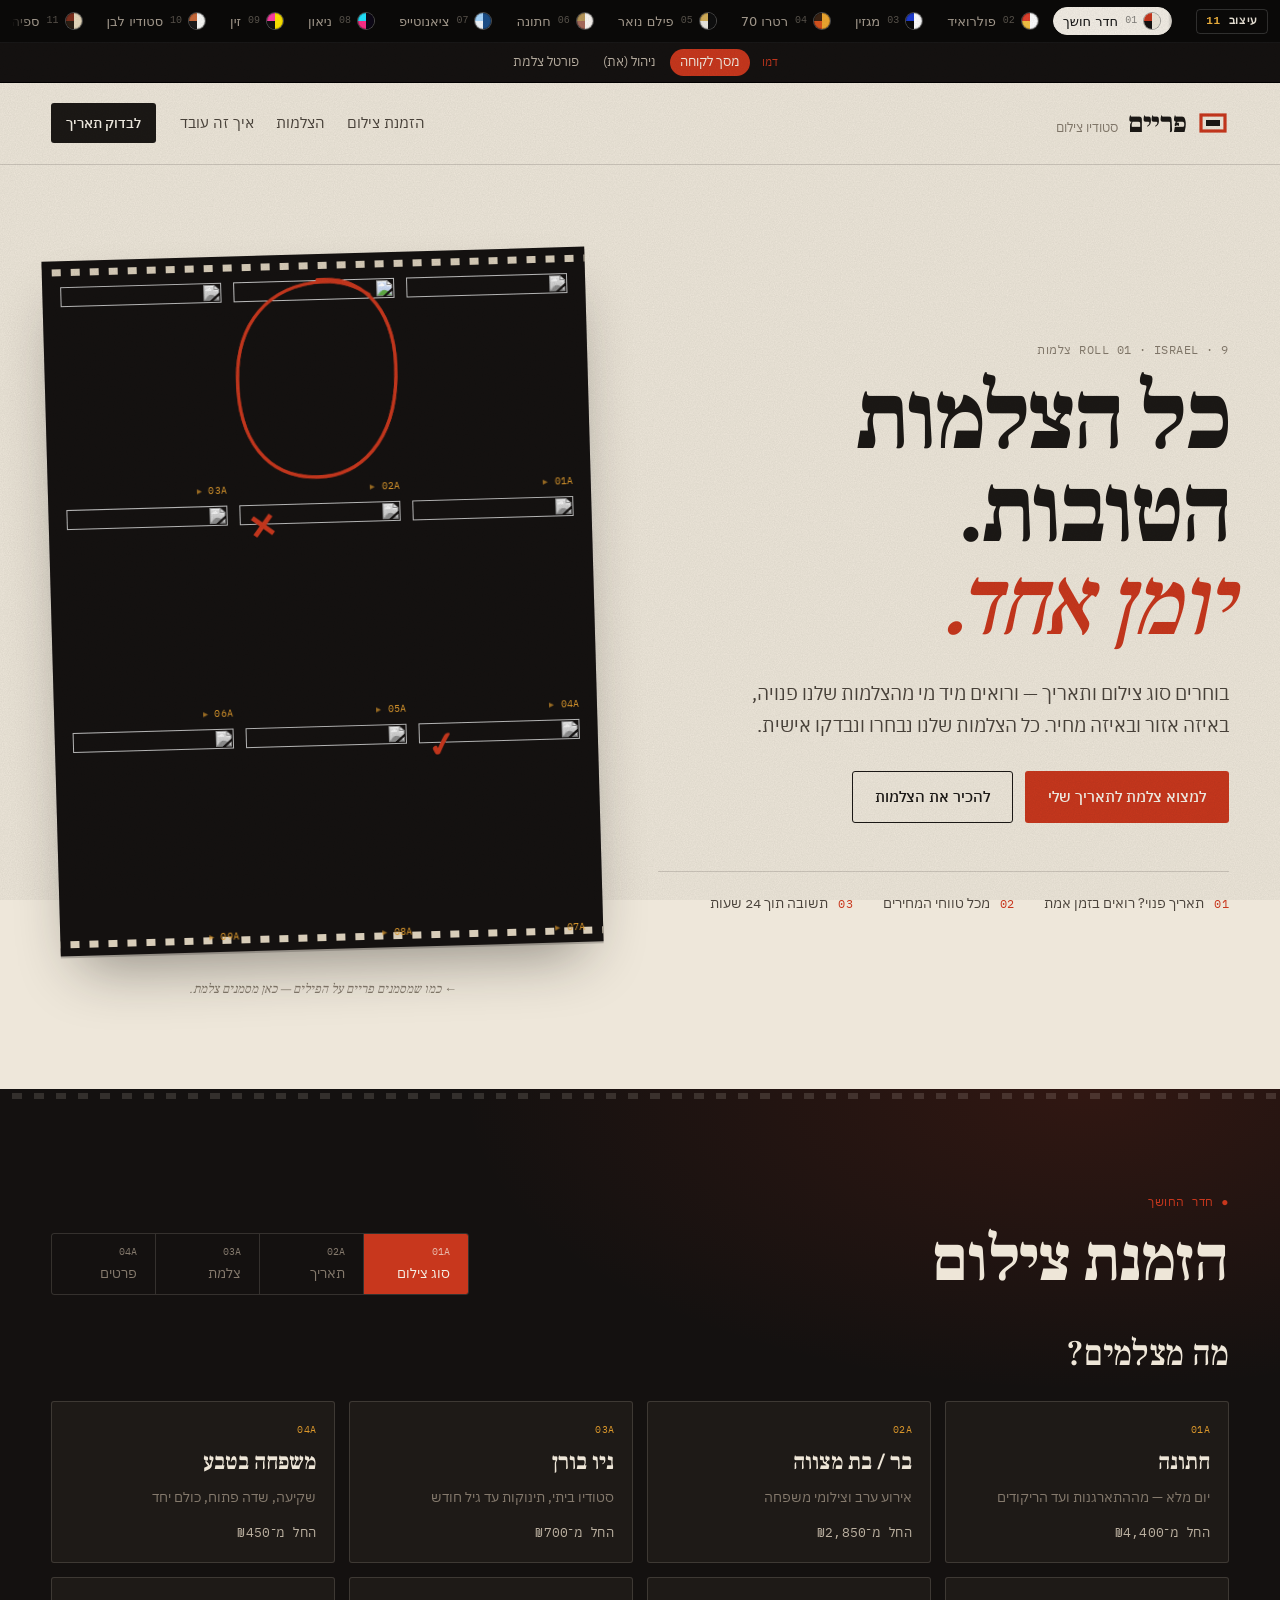
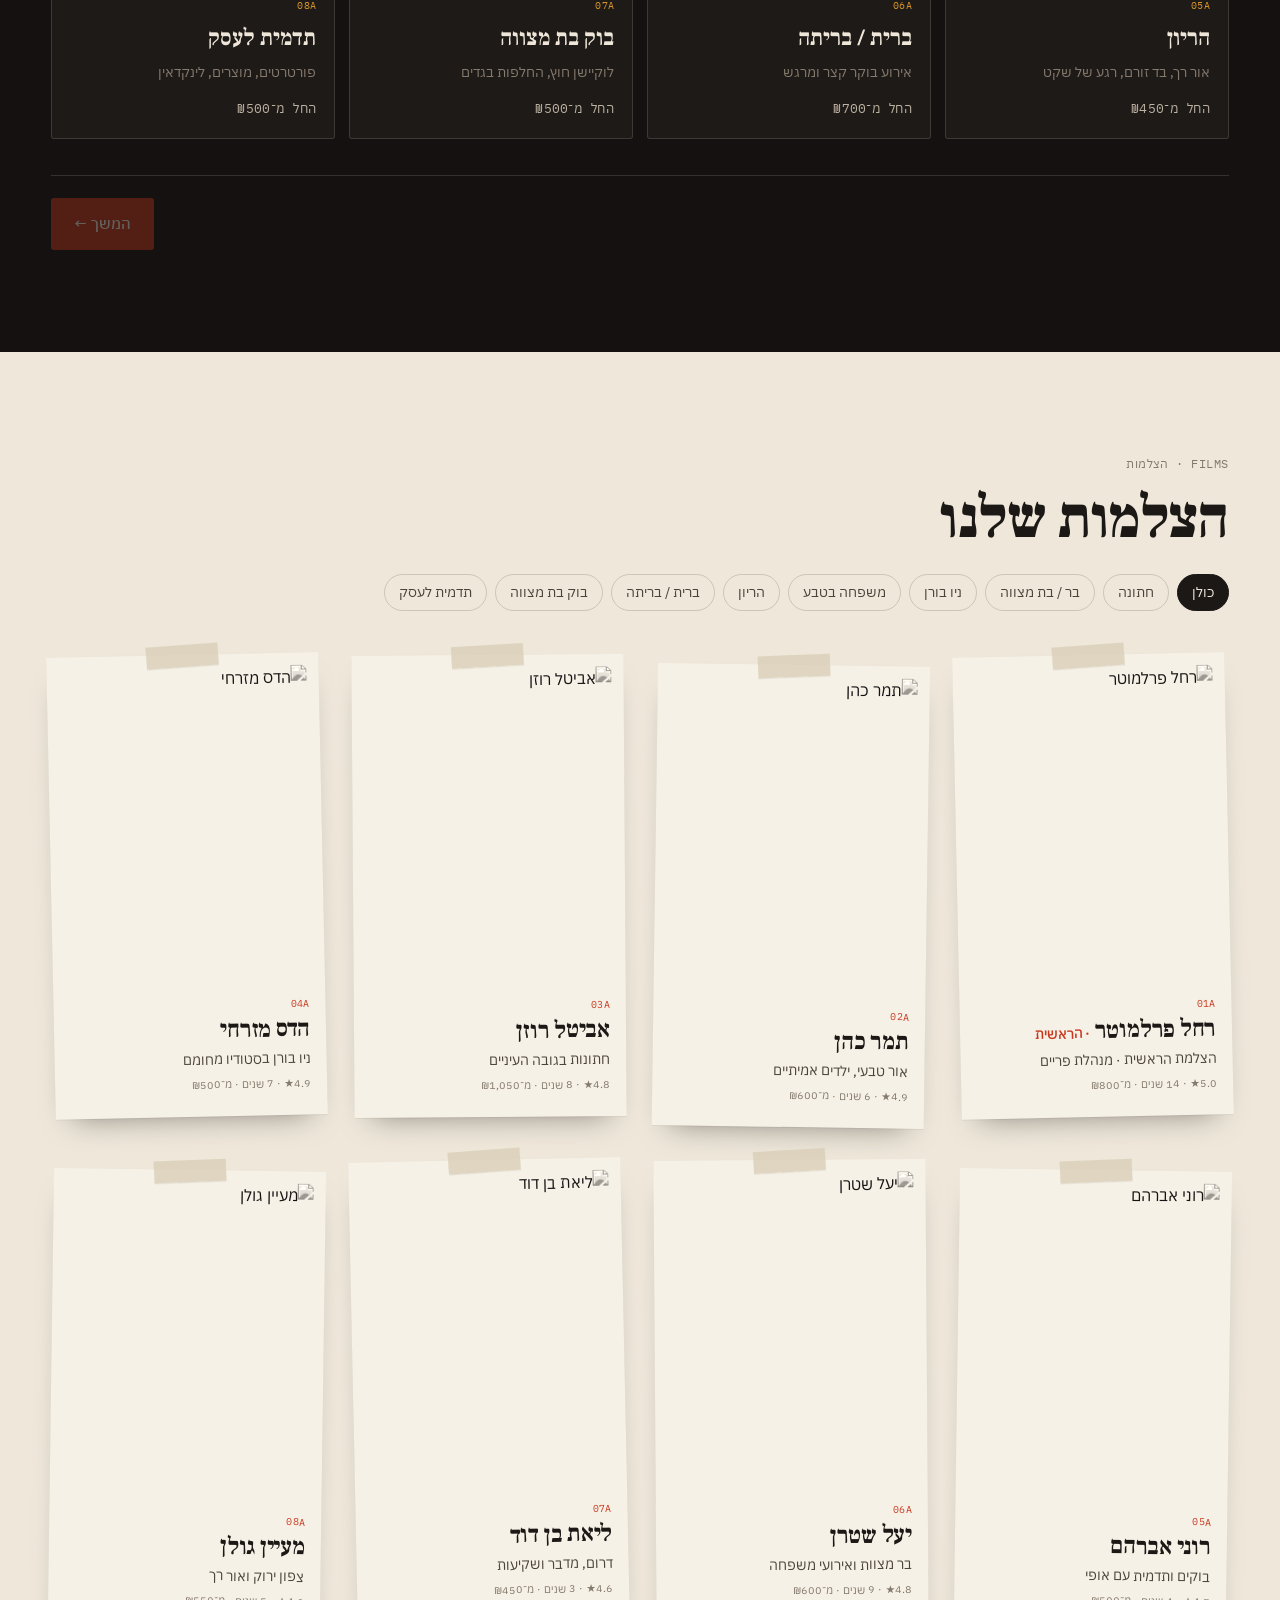
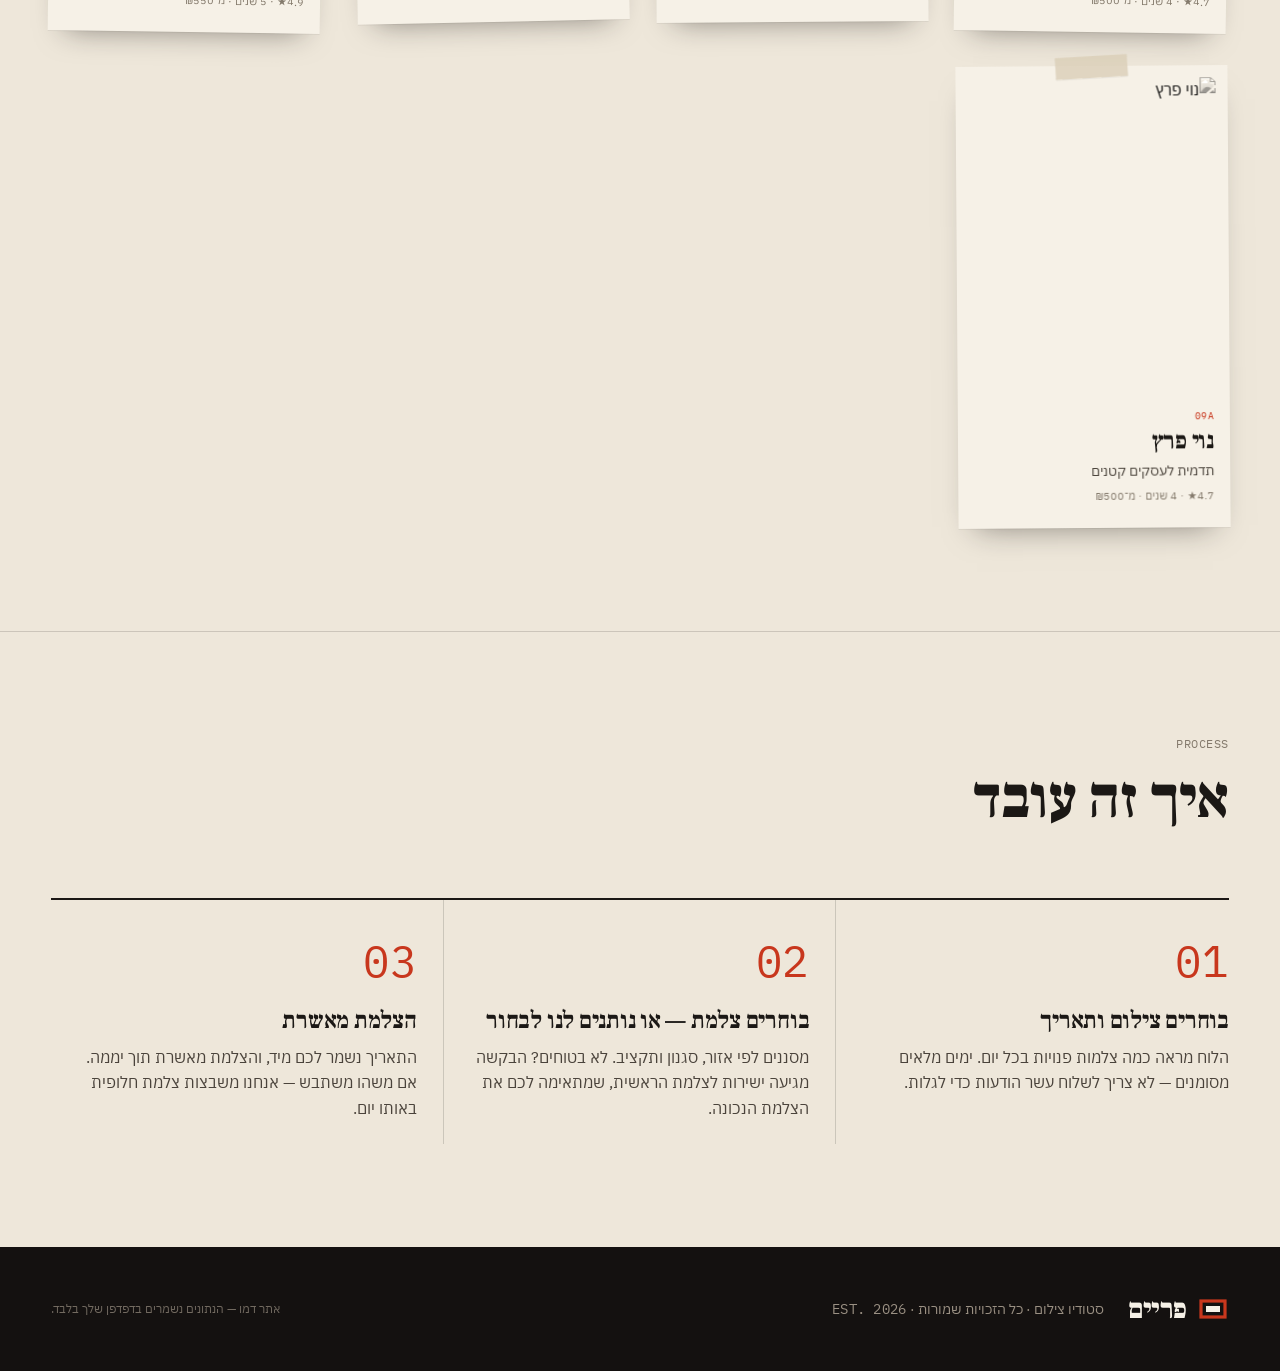
==== commit 8d7957b6: "Give every theme its own site name and logo Each theme now carries a brand name and an SVG logo (Fra" ====
--- a/index.html
+++ b/index.html
@@ -23,9 +23,9 @@
 <link rel="preconnect" href="https://fonts.googleapis.com">
 <link rel="preconnect" href="https://fonts.gstatic.com" crossorigin>
 <link href="https://fonts.googleapis.com/css2?family=Frank+Ruhl+Libre:wght@400;500;700;900&family=IBM+Plex+Sans+Hebrew:wght@300;400;500;600&family=IBM+Plex+Mono:wght@400;500&display=swap" rel="stylesheet">
-<link rel="stylesheet" href="assets/style.css?v=202610071200">
-<link rel="stylesheet" href="assets/themes.css?v=202610071200">
-<script src="assets/themes.js?v=202610071200"></script>
+<link rel="stylesheet" href="assets/style.css?v=202610071530">
+<link rel="stylesheet" href="assets/themes.css?v=202610071530">
+<script src="assets/themes.js?v=202610071530"></script>
 <link rel="icon" href="data:image/svg+xml,%3Csvg xmlns='http://www.w3.org/2000/svg' viewBox='0 0 32 32'%3E%3Crect width='32' height='32' fill='%2315120F'/%3E%3Crect x='7' y='9' width='18' height='14' fill='none' stroke='%23C8371D' stroke-width='2.5'/%3E%3C/svg%3E">
 </head>
 <body class="page-client">
@@ -101,8 +101,8 @@
   <p class="foot-small">אתר דמו — הנתונים נשמרים בדפדפן שלך בלבד.</p>
 </footer>
 
-<script src="assets/store.js?v=202610071200"></script>
-<script src="assets/ui.js?v=202610071200"></script>
-<script src="assets/client.js?v=202610071200"></script>
+<script src="assets/store.js?v=202610071530"></script>
+<script src="assets/ui.js?v=202610071530"></script>
+<script src="assets/client.js?v=202610071530"></script>
 </body>
 </html>
--- a/assets/style.css
+++ b/assets/style.css
@@ -158,8 +158,8 @@
   border-bottom: 1px solid var(--line);
 }
 .logo { display: inline-flex; align-items: baseline; gap: 10px; text-decoration: none; }
-.logo-mark { width: 22px; height: 16px; border: 3px solid var(--red); align-self: center; position: relative; }
-.logo-mark::after { content: ''; position: absolute; inset: 3px; background: var(--ink); }
+.logo-mark { width: 32px; height: 32px; align-self: center; flex-shrink: 0; display: inline-flex; }
+.logo-mark svg { width: 100%; height: 100%; display: block; overflow: visible; }
 .logo-word { font-family: var(--serif); font-weight: 900; font-size: 28px; letter-spacing: -.02em; }
 .logo-sub { font-size: 13px; color: var(--muted); }
 .topnav { display: flex; gap: 22px; margin-inline-start: auto; }
@@ -455,8 +455,7 @@
 .how-grid p { color: var(--ink-2); }
 
 .foot { background: var(--dark); color: #9a9083; padding: 40px var(--gut); display: flex; gap: 24px; align-items: center; flex-wrap: wrap; font-size: 14px; }
-.foot .logo-word { color: var(--cream); }
-.foot .logo-mark::after { background: var(--dark); }
+.foot .logo { color: var(--cream); }
 .foot p { margin: 0; }
 .foot-small { margin-inline-start: auto !important; font-size: 12px; opacity: .7; }
 
--- a/assets/themes.css
+++ b/assets/themes.css
@@ -9,7 +9,7 @@
    ============================================================ */
 :is([data-theme="noir"], [data-theme="cyanotype"], [data-theme="neon"]) body::after { filter: invert(1); mix-blend-mode: screen; opacity: .06; }
 :is([data-theme="noir"], [data-theme="cyanotype"], [data-theme="neon"]) :is(.f select option, .fld select option, .portal-top select option) { color: #111; background: #fff; }
-:is([data-theme="noir"], [data-theme="cyanotype"], [data-theme="neon"]) :is(.foot .logo-word, .side .logo-word) { color: var(--ink); }
+:is([data-theme="noir"], [data-theme="cyanotype"], [data-theme="neon"]) :is(.foot .logo, .side .logo) { color: var(--ink); }
 :is([data-theme="noir"], [data-theme="cyanotype"], [data-theme="neon"]) .side-who { color: var(--ink); border-color: var(--line); }
 :is([data-theme="noir"], [data-theme="cyanotype"], [data-theme="neon"]) .portal-top select { color: var(--ink); background: var(--cream); }
 :is([data-theme="noir"], [data-theme="cyanotype"], [data-theme="neon"]) .kpi-alert { background: color-mix(in srgb, var(--amber) 12%, transparent); }
@@ -51,9 +51,6 @@
 [data-theme="polaroid"] .kicker { letter-spacing: .08em; font-weight: 500; }
 [data-theme="polaroid"] .btn { border-radius: 99px; }
 [data-theme="polaroid"] .btn-red { box-shadow: 0 6px 16px -8px rgba(226, 65, 46, .8); }
-[data-theme="polaroid"] .logo-mark { width: 26px; height: 26px; border: 0; background: #fff; border-radius: 4px; box-shadow: 0 1px 3px rgba(0, 0, 0, .35); }
-[data-theme="polaroid"] .logo-mark::after { inset: 3px 3px 9px; background: var(--ink); border-radius: 1px; }
-[data-theme="polaroid"] .logo-mark::before { content: ''; position: absolute; inset: auto 3px 4px; height: 2px; background: var(--rainbow); }
 [data-theme="polaroid"] .logo-word { font-family: var(--serif); font-weight: 800; }
 [data-theme="polaroid"] .topbar { border-bottom: 0; background: var(--rainbow) bottom / 100% 4px no-repeat; }
 /* hero: פולרואידים מפוזרים */
@@ -144,8 +141,6 @@
 [data-theme="magazine"] .btn { text-transform: uppercase; letter-spacing: .08em; font-size: 14px; }
 [data-theme="magazine"] .btn-line { border-width: 1px; }
 [data-theme="magazine"] .topbar { border-bottom: 0; box-shadow: inset 0 -1px 0 var(--ink), inset 0 -5px 0 var(--paper), inset 0 -6px 0 var(--ink); padding-block: 22px 26px; }
-[data-theme="magazine"] .logo-mark { border: 0; width: 12px; height: 12px; background: var(--red); }
-[data-theme="magazine"] .logo-mark::after { display: none; }
 [data-theme="magazine"] .logo-word { font-size: 34px; font-weight: 900; letter-spacing: -.04em; }
 [data-theme="magazine"] .logo-sub { text-transform: uppercase; letter-spacing: .3em; font-size: 10px; color: var(--ink); }
 [data-theme="magazine"] .topnav a { text-transform: uppercase; letter-spacing: .14em; font-size: 13px; color: var(--ink); }
@@ -214,7 +209,7 @@
 [data-theme="magazine"] .how-n { font-family: var(--serif); font-size: 110px; font-weight: 300; line-height: .9; color: var(--ink); letter-spacing: -.06em; }
 [data-theme="magazine"] .how-grid h3 { font-size: 28px; }
 [data-theme="magazine"] .foot { background: var(--paper); color: var(--ink); border-top: 6px solid var(--ink); }
-[data-theme="magazine"] .foot .logo-word { color: var(--ink); }
+[data-theme="magazine"] .foot .logo { color: var(--ink); }
 [data-theme="magazine"] .modal { box-shadow: 0 40px 80px -30px rgba(0, 0, 0, .6); }
 [data-theme="magazine"] .pf-body h2 { font-size: 54px; letter-spacing: -.04em; }
 [data-theme="magazine"] .pf-tag { font-style: normal; font-weight: 300; }
@@ -254,8 +249,6 @@
 [data-theme="retro"] .btn-red { box-shadow: 3px 3px 0 var(--ink); }
 [data-theme="retro"] .btn-red:active { box-shadow: 1px 1px 0 var(--ink); transform: translate(2px, 2px); }
 [data-theme="retro"] .btn-line { border-width: 2px; }
-[data-theme="retro"] .logo-mark { border: 0; width: 30px; height: 20px; border-radius: 10px; background: var(--stripes); }
-[data-theme="retro"] .logo-mark::after { display: none; }
 [data-theme="retro"] .logo-word { font-weight: 400; }
 [data-theme="retro"] .topbar { border-bottom: 0; }
 /* hero: שמש של שנות השבעים */
@@ -349,8 +342,6 @@
 [data-theme="noir"] .btn-ink { color: #0E0E0E; }
 [data-theme="noir"] .btn-ink:hover { background: #fff; }
 [data-theme="noir"] .btn-line:hover { color: #0E0E0E; }
-[data-theme="noir"] .logo-mark { border-color: var(--ink); }
-[data-theme="noir"] .logo-mark::after { background: var(--red); inset: 4px; }
 [data-theme="noir"] .topbar { border-bottom-color: var(--line); }
 [data-theme="noir"] .topnav a { color: var(--ink-2); letter-spacing: .06em; }
 /* hero: זרקור ותריסים */
@@ -442,8 +433,6 @@
 [data-theme="wedding"] .btn { border-radius: 99px; letter-spacing: .04em; font-weight: 600; padding-inline: 28px; }
 [data-theme="wedding"] .btn-line { border-width: 1px; border-color: var(--amber); }
 [data-theme="wedding"] .btn-line:hover { background: var(--amber); border-color: var(--amber); }
-[data-theme="wedding"] .logo-mark { border: 1px solid var(--amber); width: 18px; height: 24px; border-radius: 99px 99px 2px 2px; }
-[data-theme="wedding"] .logo-mark::after { inset: 3px; border-radius: 99px 99px 1px 1px; background: var(--red); opacity: .55; }
 [data-theme="wedding"] .logo-word { font-family: var(--serif); font-weight: 400; letter-spacing: .02em; }
 [data-theme="wedding"] .topbar { border-bottom: 1px solid var(--line); }
 /* hero: קשתות בזהב */
@@ -548,8 +537,6 @@
 [data-theme="cyanotype"] .btn-red:hover:not(:disabled) { background: var(--amber); }
 [data-theme="cyanotype"] .btn-ink { color: var(--paper); }
 [data-theme="cyanotype"] .btn-line:hover { color: var(--paper); }
-[data-theme="cyanotype"] .logo-mark { border: 1.5px dashed var(--ink); }
-[data-theme="cyanotype"] .logo-mark::after { background: var(--amber); inset: 3px; }
 [data-theme="cyanotype"] .logo-word { font-weight: 800; }
 [data-theme="cyanotype"] .topbar { border-bottom: 1px dashed var(--line); }
 [data-theme="cyanotype"] .topnav a { color: var(--ink-2); font-family: var(--mono); font-size: 13px; }
@@ -681,8 +668,6 @@
 [data-theme="neon"] .btn-line { border-color: var(--amber); color: var(--amber); }
 [data-theme="neon"] .btn-line:hover { background: var(--amber); color: #07030E; box-shadow: var(--glow-c); }
 [data-theme="neon"] .btn-ghost-l:hover, [data-theme="neon"] .btn-ghost:hover { border-color: var(--amber); color: var(--amber); }
-[data-theme="neon"] .logo-mark { border-color: var(--red); box-shadow: var(--glow-p), inset 0 0 6px rgba(255, 46, 136, .8); border-radius: 3px; }
-[data-theme="neon"] .logo-mark::after { background: transparent; }
 [data-theme="neon"] .logo-word { text-shadow: 0 0 18px rgba(245, 238, 255, .35); }
 [data-theme="neon"] .topbar { border-bottom-color: rgba(255, 46, 136, .25); }
 [data-theme="neon"] .topnav a:hover { color: var(--amber); text-shadow: var(--glow-c); }
@@ -815,8 +800,6 @@
 [data-theme="zine"] .btn-red:hover:not(:disabled) { background: var(--amber); }
 [data-theme="zine"] .btn-line:hover { background: #111; color: var(--amber); }
 [data-theme="zine"] .btn-ghost-l, [data-theme="zine"] .btn-ghost { background: #fff; border-color: #111; color: #111; }
-[data-theme="zine"] .logo-mark { border: 3px solid #111; background: var(--red); width: 24px; height: 20px; transform: rotate(-6deg); }
-[data-theme="zine"] .logo-mark::after { inset: 3px; background: var(--amber); }
 [data-theme="zine"] .logo-word { font-family: var(--serif); font-size: 40px; font-weight: 700; }
 [data-theme="zine"] .topbar { border-bottom: 3px solid #111; }
 [data-theme="zine"] .topnav a { font-weight: 500; color: #111; }
@@ -907,7 +890,7 @@
 [data-theme="zine"] .how-n { font-family: var(--serif); font-weight: 700; font-size: 96px; line-height: .8; color: var(--amber); -webkit-text-stroke: 2.5px #111; }
 [data-theme="zine"] .how-grid h3 { font-size: 34px; }
 [data-theme="zine"] .foot { border-top: 3px solid #111; }
-[data-theme="zine"] .foot .logo-word { color: var(--amber); }
+[data-theme="zine"] .foot .logo { color: var(--amber); }
 [data-theme="zine"] .modal { border: 3px solid #111; box-shadow: 10px 10px 0 #111; }
 [data-theme="zine"] .modal-x { background: var(--amber); color: #111; border: 2px solid #111; }
 [data-theme="zine"] .pf-img img { filter: grayscale(1) contrast(1.4); }
@@ -916,7 +899,7 @@
 [data-theme="zine"] .toast { background: var(--amber); color: #111; border: 2px solid #111; border-radius: 0; box-shadow: 5px 5px 0 #111; }
 /* ניהול ופורטל */
 [data-theme="zine"] .side { background: #111; border-inline-end: 3px solid #111; }
-[data-theme="zine"] .side .logo-word { color: var(--amber); }
+[data-theme="zine"] .side .logo { color: var(--amber); }
 [data-theme="zine"] .side-nav button.on { background: var(--amber); color: #111; }
 [data-theme="zine"] .side-nav button.on .mono { color: #111; }
 [data-theme="zine"] .badge { background: var(--red); color: #111; }
@@ -963,8 +946,6 @@
 [data-theme="studio"] .btn-red:hover:not(:disabled) { background: var(--red); }
 [data-theme="studio"] .btn-line { border-width: 1px; border-color: var(--line); background: #fff; }
 [data-theme="studio"] .btn-line:hover { border-color: var(--ink); }
-[data-theme="studio"] .logo-mark { border: 0; width: 14px; height: 14px; border-radius: 50%; background: var(--red); }
-[data-theme="studio"] .logo-mark::after { display: none; }
 [data-theme="studio"] .logo-word { font-weight: 700; letter-spacing: -.04em; font-size: 26px; }
 [data-theme="studio"] .topbar { border-bottom: 0; padding-block: 24px; }
 [data-theme="studio"] .topnav a { color: var(--ink-2); }
@@ -1045,7 +1026,7 @@
 [data-theme="studio"] .how-n { font-size: 15px; font-weight: 500; color: #fff; background: var(--ink); width: 40px; height: 40px; border-radius: 50%; display: grid; place-items: center; margin-bottom: 24px; }
 [data-theme="studio"] .how-grid h3 { font-weight: 500; }
 [data-theme="studio"] .foot { background: var(--paper); color: var(--muted); border-top: 1px solid var(--line); }
-[data-theme="studio"] .foot .logo-word { color: var(--ink); }
+[data-theme="studio"] .foot .logo { color: var(--ink); }
 [data-theme="studio"] .modal { border-radius: 22px; box-shadow: 0 40px 80px -30px rgba(0, 0, 0, .35); }
 [data-theme="studio"] .modal-wrap { background: rgba(250, 250, 247, .7); backdrop-filter: blur(10px); }
 [data-theme="studio"] .pf-body h2 { font-weight: 300; }
@@ -1053,7 +1034,7 @@
 [data-theme="studio"] .toast { border-inline-start: 0; }
 /* ניהול ופורטל: סרגל צד לבן */
 [data-theme="studio"] .side { background: #fff; color: var(--ink-2); border-inline-end: 1px solid var(--line); }
-[data-theme="studio"] .side .logo-word { color: var(--ink); }
+[data-theme="studio"] .side .logo { color: var(--ink); }
 [data-theme="studio"] .side-who { color: var(--ink); border-color: var(--line); }
 [data-theme="studio"] .side-who small { color: var(--muted); }
 [data-theme="studio"] .side-who img { filter: none; }
@@ -1106,8 +1087,6 @@
 [data-theme="sepia"] .btn-ink { box-shadow: inset 0 0 0 3px var(--ink), inset 0 0 0 4px rgba(243, 234, 214, .4); }
 [data-theme="sepia"] .btn-line:hover { box-shadow: inset 0 0 0 3px var(--ink), inset 0 0 0 4px rgba(243, 234, 214, .4); }
 [data-theme="sepia"] .btn-ghost-l, [data-theme="sepia"] .btn-ghost { box-shadow: none; }
-[data-theme="sepia"] .logo-mark { border: 2px solid var(--amber); border-radius: 50%; width: 18px; height: 22px; }
-[data-theme="sepia"] .logo-mark::after { border-radius: 50%; background: var(--ink); inset: 2px; }
 [data-theme="sepia"] .logo-word { font-weight: 700; letter-spacing: .02em; }
 [data-theme="sepia"] .topbar { border-bottom: 0; box-shadow: inset 0 -1px 0 var(--ink-2), inset 0 -4px 0 var(--paper), inset 0 -5px 0 var(--ink-2); }
 /* hero: אלבום משפחתי */
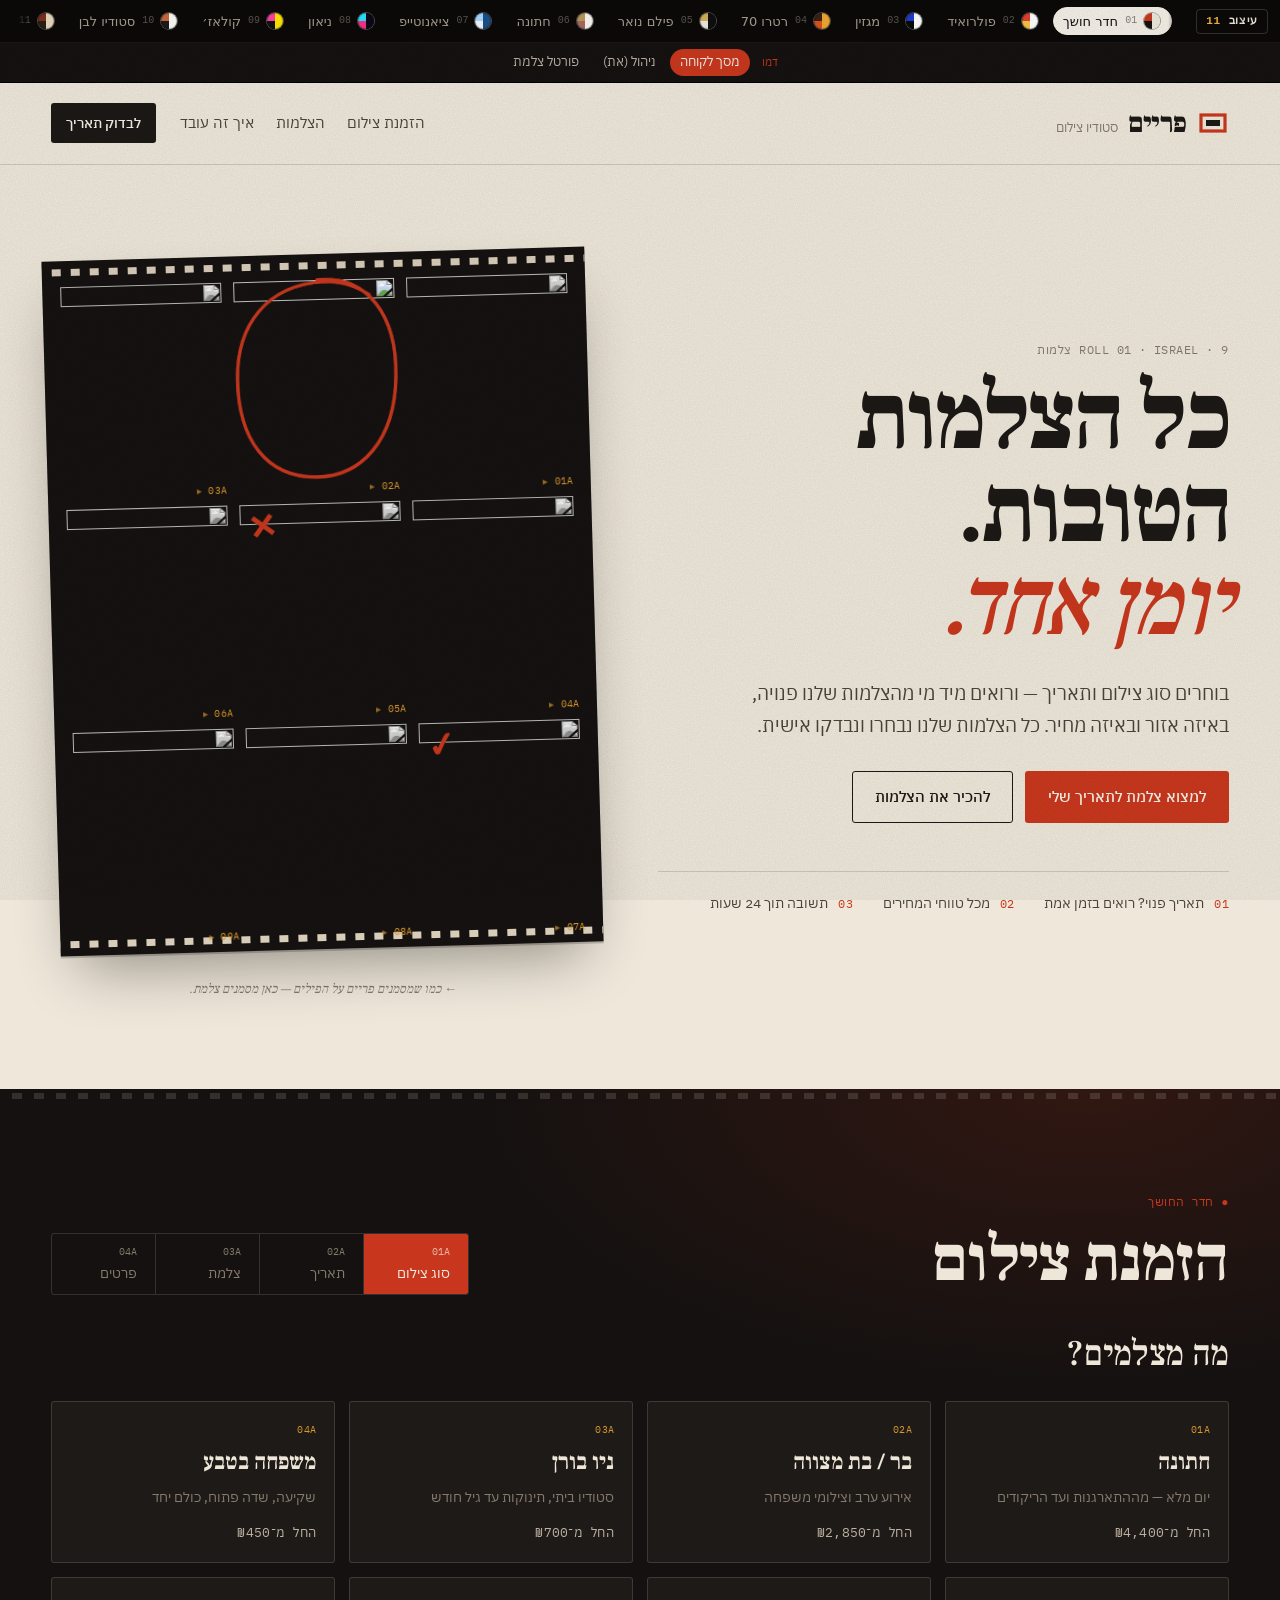
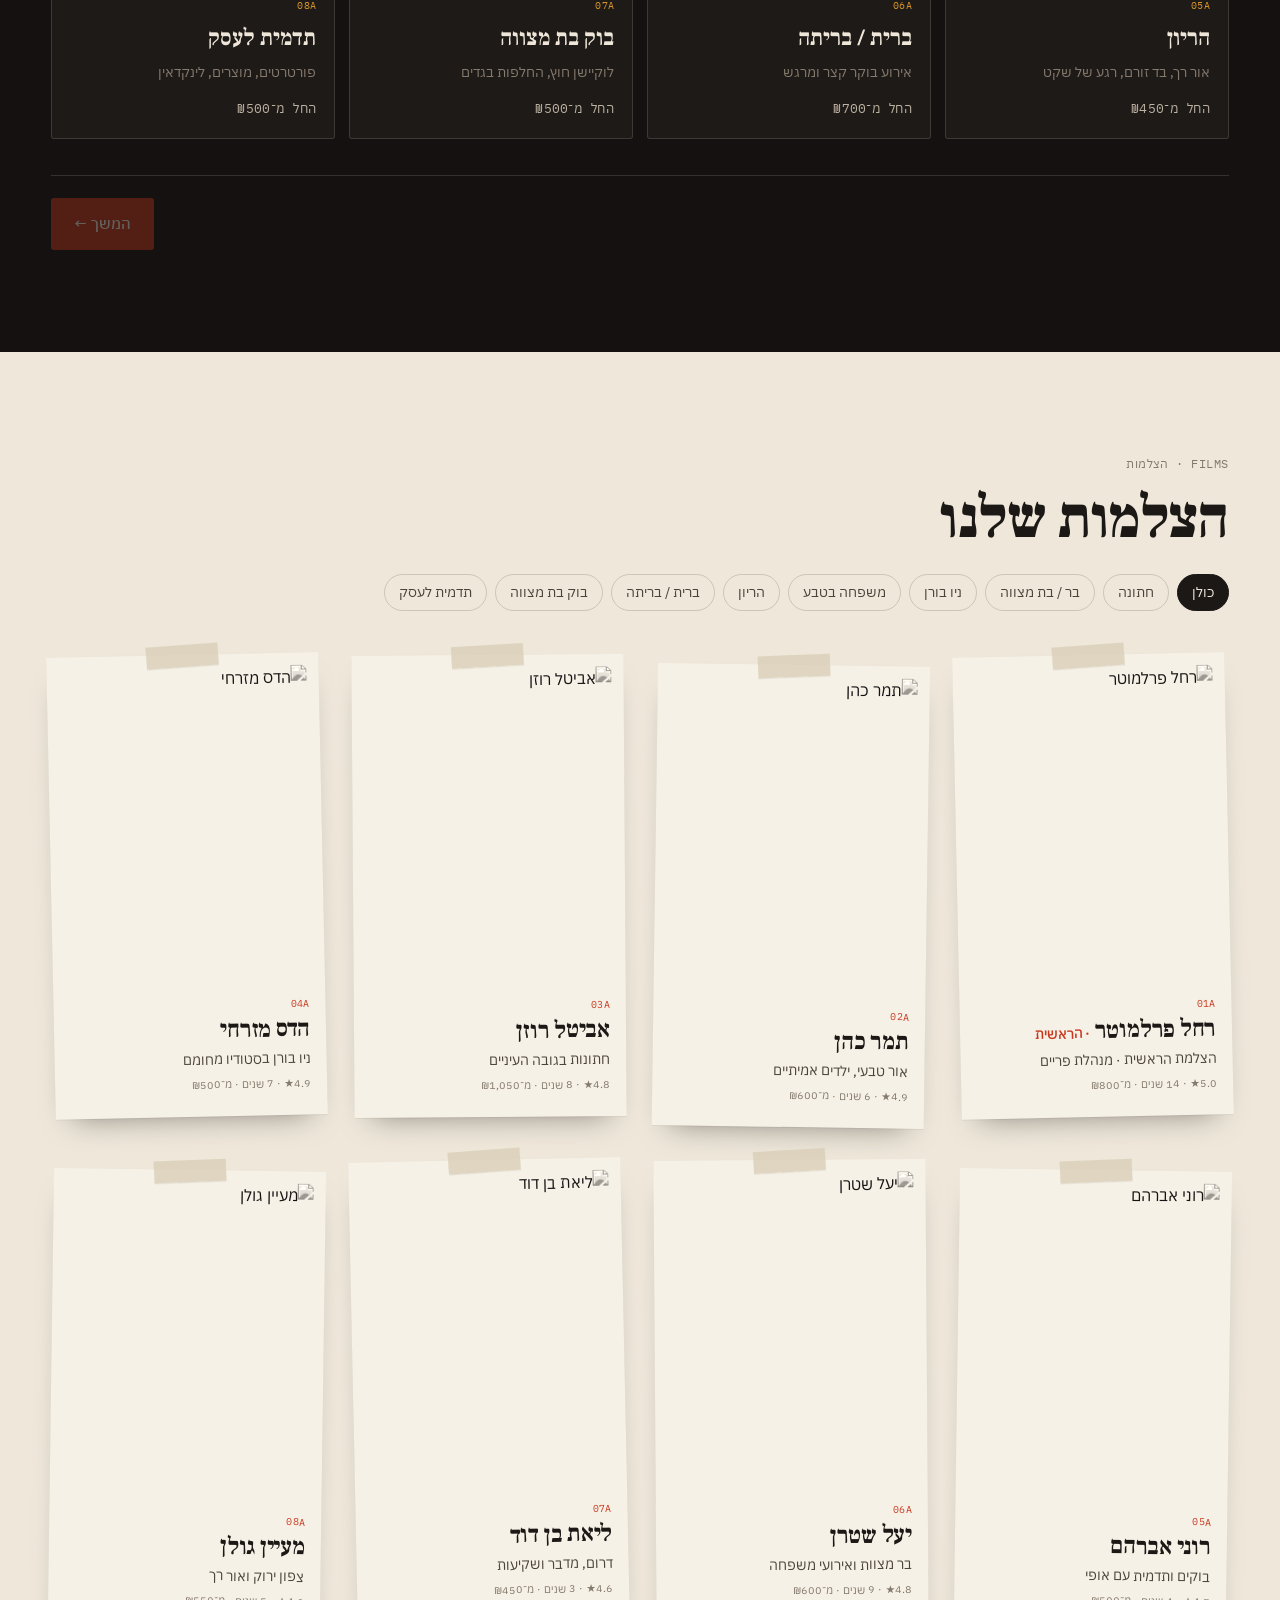
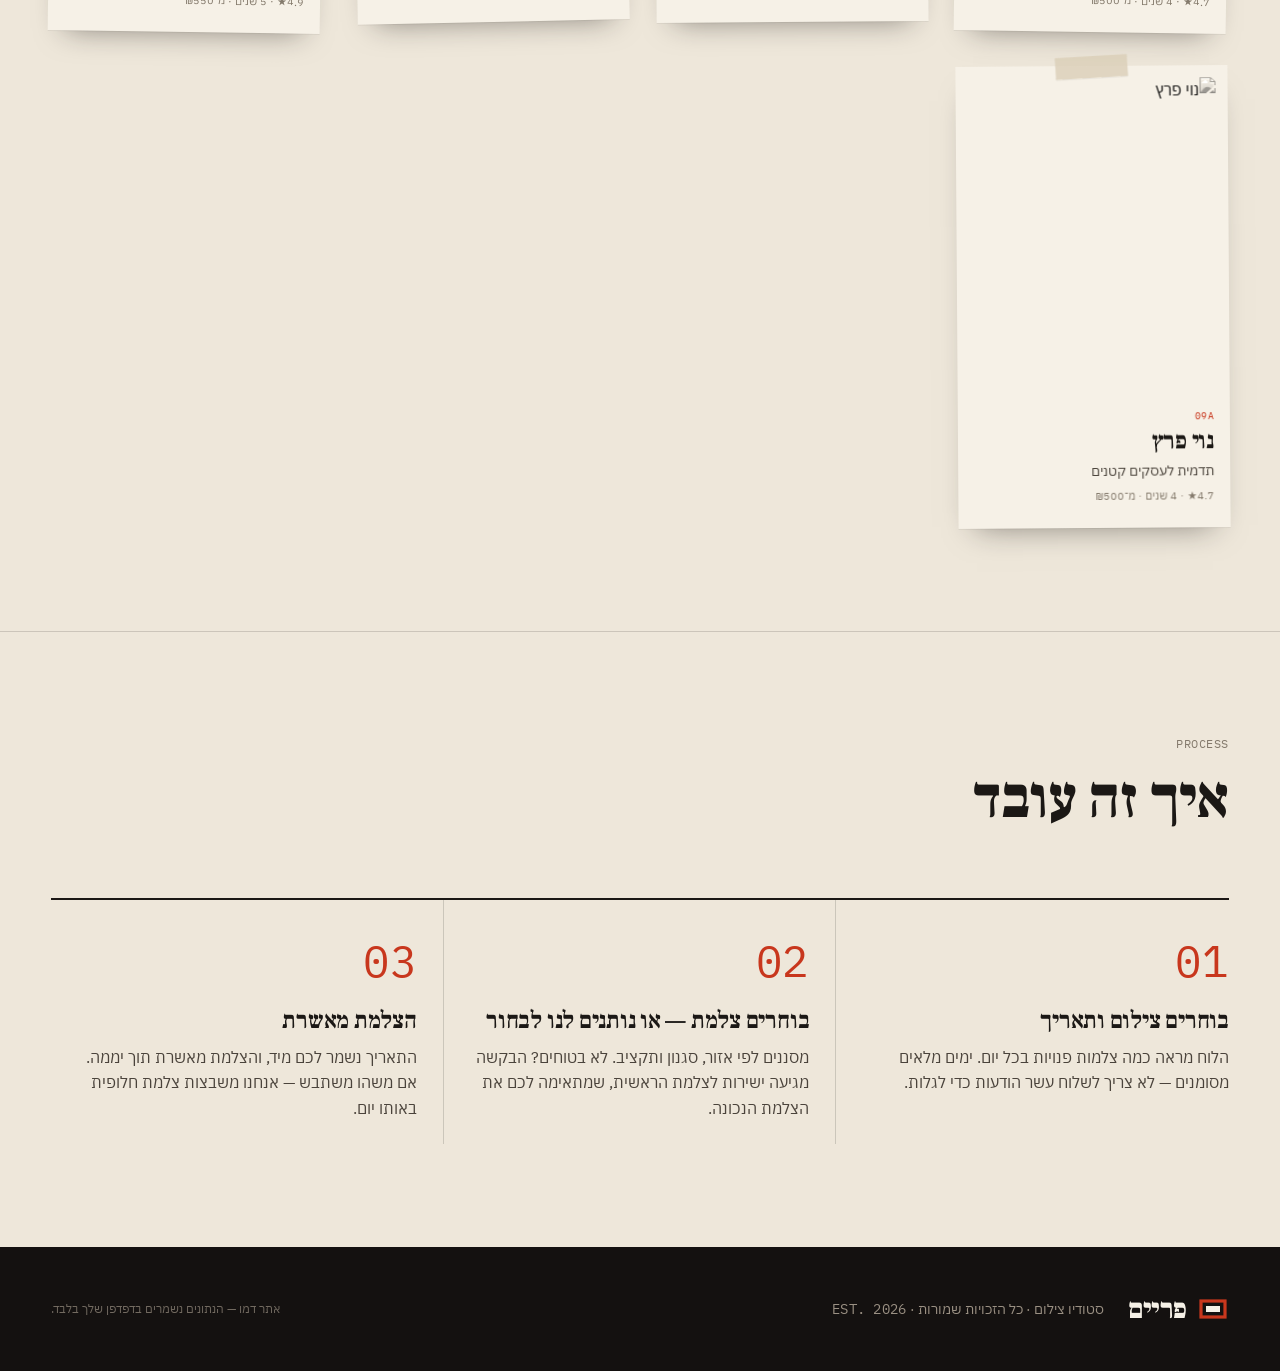
==== commit 1e71a961: "Give each theme its own structure, not just colors; rename zine theme Each theme now builds its own " ====
--- a/index.html
+++ b/index.html
@@ -23,9 +23,10 @@
 <link rel="preconnect" href="https://fonts.googleapis.com">
 <link rel="preconnect" href="https://fonts.gstatic.com" crossorigin>
 <link href="https://fonts.googleapis.com/css2?family=Frank+Ruhl+Libre:wght@400;500;700;900&family=IBM+Plex+Sans+Hebrew:wght@300;400;500;600&family=IBM+Plex+Mono:wght@400;500&display=swap" rel="stylesheet">
-<link rel="stylesheet" href="assets/style.css?v=202610071530">
-<link rel="stylesheet" href="assets/themes.css?v=202610071530">
-<script src="assets/themes.js?v=202610071530"></script>
+<link rel="stylesheet" href="assets/style.css?v=202610071800">
+<link rel="stylesheet" href="assets/themes.css?v=202610071800">
+<link rel="stylesheet" href="assets/layouts.css?v=202610071800">
+<script src="assets/themes.js?v=202610071800"></script>
 <link rel="icon" href="data:image/svg+xml,%3Csvg xmlns='http://www.w3.org/2000/svg' viewBox='0 0 32 32'%3E%3Crect width='32' height='32' fill='%2315120F'/%3E%3Crect x='7' y='9' width='18' height='14' fill='none' stroke='%23C8371D' stroke-width='2.5'/%3E%3C/svg%3E">
 </head>
 <body class="page-client">
@@ -40,7 +41,7 @@
   <a href="#book" class="btn btn-ink btn-sm">לבדוק תאריך</a>
 </header>
 
-<section class="hero">
+<section class="hero" id="hero">
   <div class="hero-text">
     <p class="kicker mono">ROLL 01 · ISRAEL · <span id="heroCount">9</span> צלמות</p>
     <h1>כל הצלמות הטובות.<br><span class="hl">יומן אחד.</span></h1>
@@ -101,8 +102,9 @@
   <p class="foot-small">אתר דמו — הנתונים נשמרים בדפדפן שלך בלבד.</p>
 </footer>
 
-<script src="assets/store.js?v=202610071530"></script>
-<script src="assets/ui.js?v=202610071530"></script>
-<script src="assets/client.js?v=202610071530"></script>
+<script src="assets/store.js?v=202610071800"></script>
+<script src="assets/ui.js?v=202610071800"></script>
+<script src="assets/layouts.js?v=202610071800"></script>
+<script src="assets/client.js?v=202610071800"></script>
 </body>
 </html>
--- a/assets/themes.css
+++ b/assets/themes.css
@@ -24,12 +24,12 @@
 /* ============================================================
    משותף לעיצובים שבהם אזור ההזמנה בהיר
    ============================================================ */
-:is([data-theme="polaroid"], [data-theme="wedding"], [data-theme="studio"], [data-theme="zine"]) .darkroom .chip.on { color: var(--cream); }
-:is([data-theme="polaroid"], [data-theme="wedding"], [data-theme="studio"], [data-theme="zine"]) .darkroom .cal-cell:not(:disabled):hover { background: rgba(0, 0, 0, .035); }
-:is([data-theme="polaroid"], [data-theme="wedding"], [data-theme="studio"], [data-theme="zine"]) .peek-faces img { border-color: var(--surf); }
-:is([data-theme="polaroid"], [data-theme="wedding"], [data-theme="studio"], [data-theme="zine"]) .darkroom .ticket { box-shadow: 0 18px 40px -22px rgba(0, 0, 0, .35); }
-:is([data-theme="polaroid"], [data-theme="wedding"], [data-theme="studio"], [data-theme="zine"]) .print { box-shadow: 0 30px 50px -24px rgba(0, 0, 0, .45); }
-:is([data-theme="polaroid"], [data-theme="wedding"], [data-theme="studio"], [data-theme="zine"]) .busy li img { opacity: 1; }
+:is([data-theme="polaroid"], [data-theme="wedding"], [data-theme="studio"], [data-theme="collage"]) .darkroom .chip.on { color: var(--cream); }
+:is([data-theme="polaroid"], [data-theme="wedding"], [data-theme="studio"], [data-theme="collage"]) .darkroom .cal-cell:not(:disabled):hover { background: rgba(0, 0, 0, .035); }
+:is([data-theme="polaroid"], [data-theme="wedding"], [data-theme="studio"], [data-theme="collage"]) .peek-faces img { border-color: var(--surf); }
+:is([data-theme="polaroid"], [data-theme="wedding"], [data-theme="studio"], [data-theme="collage"]) .darkroom .ticket { box-shadow: 0 18px 40px -22px rgba(0, 0, 0, .35); }
+:is([data-theme="polaroid"], [data-theme="wedding"], [data-theme="studio"], [data-theme="collage"]) .print { box-shadow: 0 30px 50px -24px rgba(0, 0, 0, .45); }
+:is([data-theme="polaroid"], [data-theme="wedding"], [data-theme="studio"], [data-theme="collage"]) .busy li img { opacity: 1; }
 
 
 /* ============================================================
@@ -776,9 +776,9 @@
 
 
 /* ============================================================
-   08 · זין — פוטוקופיה, ריזוגרף, מסגרות שחורות וצללים קשים
-   ============================================================ */
-:root[data-theme="zine"] {
+   08 · קולאז׳ — פוטוקופיה, ריזוגרף, מסגרות שחורות וצללים קשים
+   ============================================================ */
+:root[data-theme="collage"] {
   --paper: #F1EEE3; --paper-2: #E6E2D3; --paper-3: #D9D3BF;
   --ink: #111111; --ink-2: #333333; --muted: #6B675C; --line: rgba(17, 17, 17, .28);
   --red: #FF3EA5; --red-deep: #E0208A; --amber: #FFE500;
@@ -790,138 +790,138 @@
   --bd: 2.5px solid #111;
   --hard: 5px 5px 0 #111;
 }
-[data-theme="zine"] body::after { opacity: .16; }
-[data-theme="zine"] :is(h1, h2, h3, h4) { font-weight: 700; letter-spacing: 0; line-height: .95; }
-[data-theme="zine"] .kicker { color: var(--ink); background: var(--amber); display: inline-block; align-self: flex-start; padding: 3px 8px; border: 2px solid #111; transform: rotate(-1.5deg); font-weight: 500; }
-[data-theme="zine"] .btn { border: var(--bd); box-shadow: 4px 4px 0 #111; font-weight: 700; }
-[data-theme="zine"] .btn:active { transform: translate(3px, 3px); box-shadow: 1px 1px 0 #111; }
-[data-theme="zine"] .btn:hover:not(:disabled) { transform: translate(-1px, -1px); box-shadow: 5px 5px 0 #111; }
-[data-theme="zine"] .btn-red { color: #111; }
-[data-theme="zine"] .btn-red:hover:not(:disabled) { background: var(--amber); }
-[data-theme="zine"] .btn-line:hover { background: #111; color: var(--amber); }
-[data-theme="zine"] .btn-ghost-l, [data-theme="zine"] .btn-ghost { background: #fff; border-color: #111; color: #111; }
-[data-theme="zine"] .logo-word { font-family: var(--serif); font-size: 40px; font-weight: 700; }
-[data-theme="zine"] .topbar { border-bottom: 3px solid #111; }
-[data-theme="zine"] .topnav a { font-weight: 500; color: #111; }
-[data-theme="zine"] .topnav a:hover { background: var(--amber); color: #111; }
+[data-theme="collage"] body::after { opacity: .16; }
+[data-theme="collage"] :is(h1, h2, h3, h4) { font-weight: 700; letter-spacing: 0; line-height: .95; }
+[data-theme="collage"] .kicker { color: var(--ink); background: var(--amber); display: inline-block; align-self: flex-start; padding: 3px 8px; border: 2px solid #111; transform: rotate(-1.5deg); font-weight: 500; }
+[data-theme="collage"] .btn { border: var(--bd); box-shadow: 4px 4px 0 #111; font-weight: 700; }
+[data-theme="collage"] .btn:active { transform: translate(3px, 3px); box-shadow: 1px 1px 0 #111; }
+[data-theme="collage"] .btn:hover:not(:disabled) { transform: translate(-1px, -1px); box-shadow: 5px 5px 0 #111; }
+[data-theme="collage"] .btn-red { color: #111; }
+[data-theme="collage"] .btn-red:hover:not(:disabled) { background: var(--amber); }
+[data-theme="collage"] .btn-line:hover { background: #111; color: var(--amber); }
+[data-theme="collage"] .btn-ghost-l, [data-theme="collage"] .btn-ghost { background: #fff; border-color: #111; color: #111; }
+[data-theme="collage"] .logo-word { font-family: var(--serif); font-size: 40px; font-weight: 700; }
+[data-theme="collage"] .topbar { border-bottom: 3px solid #111; }
+[data-theme="collage"] .topnav a { font-weight: 500; color: #111; }
+[data-theme="collage"] .topnav a:hover { background: var(--amber); color: #111; }
 /* hero: גזירים מודבקים */
-[data-theme="zine"] .hero h1 { font-size: clamp(66px, 11vw, 168px); line-height: .86; }
-[data-theme="zine"] .hero h1 .hl { font-style: normal; font-weight: 700; color: #111; background: linear-gradient(transparent 18%, var(--amber) 18% 88%, transparent 88%); padding: 0 .08em; -webkit-box-decoration-break: clone; box-decoration-break: clone; }
-[data-theme="zine"] .lead { color: #222; font-weight: 500; }
-[data-theme="zine"] .hero-facts { border-top: 3px solid #111; }
-[data-theme="zine"] .hero-facts dt { background: var(--red); color: #111; padding: 1px 6px; border: 2px solid #111; }
-[data-theme="zine"] .hs-strip { background: none; transform: none; box-shadow: none; padding: 6px; gap: 22px 16px; }
-[data-theme="zine"] .hs-frame { background: #fff; padding: 6px; border: var(--bd); box-shadow: var(--hard); }
-[data-theme="zine"] .hs-frame:nth-child(4n+1) { transform: rotate(-3deg); }
-[data-theme="zine"] .hs-frame:nth-child(4n+2) { transform: rotate(2deg) translateY(10px); }
-[data-theme="zine"] .hs-frame:nth-child(4n+3) { transform: rotate(-1deg); }
-[data-theme="zine"] .hs-frame:nth-child(4n) { transform: rotate(3deg); }
-[data-theme="zine"] .hs-frame img { filter: grayscale(1) contrast(1.7) brightness(1.08); }
-[data-theme="zine"] .hs-frame:nth-child(3n+2)::before, [data-theme="zine"] .hs-frame:nth-child(3n)::before { content: ''; position: absolute; inset: 6px; z-index: 1; pointer-events: none; mix-blend-mode: multiply; background: var(--red); }
-[data-theme="zine"] .hs-frame:nth-child(3n)::before { background: var(--amber); }
-[data-theme="zine"] .hs-frame figcaption { bottom: -2px; inset-inline-start: -2px; color: #111; background: var(--amber); border: 2px solid #111; padding: 1px 5px; z-index: 2; }
-[data-theme="zine"] .hs-frame figcaption span { display: none; }
-[data-theme="zine"] :is(.hs-frame.mk-x, .hs-frame.mk-check)::after { z-index: 2; color: #111; background: var(--amber); width: 34px; height: 34px; border-radius: 50%; border: 2px solid #111; display: grid; place-items: center; font-size: 20px; font-family: var(--sans); text-shadow: none; }
-[data-theme="zine"] .hs-frame .grease path { stroke: #111; stroke-width: 4; }
-[data-theme="zine"] .hs-note { font-family: var(--mono); font-style: normal; font-size: 12px; color: #111; margin-top: 34px; }
+[data-theme="collage"] .hero h1 { font-size: clamp(66px, 11vw, 168px); line-height: .86; }
+[data-theme="collage"] .hero h1 .hl { font-style: normal; font-weight: 700; color: #111; background: linear-gradient(transparent 18%, var(--amber) 18% 88%, transparent 88%); padding: 0 .08em; -webkit-box-decoration-break: clone; box-decoration-break: clone; }
+[data-theme="collage"] .lead { color: #222; font-weight: 500; }
+[data-theme="collage"] .hero-facts { border-top: 3px solid #111; }
+[data-theme="collage"] .hero-facts dt { background: var(--red); color: #111; padding: 1px 6px; border: 2px solid #111; }
+[data-theme="collage"] .hs-strip { background: none; transform: none; box-shadow: none; padding: 6px; gap: 22px 16px; }
+[data-theme="collage"] .hs-frame { background: #fff; padding: 6px; border: var(--bd); box-shadow: var(--hard); }
+[data-theme="collage"] .hs-frame:nth-child(4n+1) { transform: rotate(-3deg); }
+[data-theme="collage"] .hs-frame:nth-child(4n+2) { transform: rotate(2deg) translateY(10px); }
+[data-theme="collage"] .hs-frame:nth-child(4n+3) { transform: rotate(-1deg); }
+[data-theme="collage"] .hs-frame:nth-child(4n) { transform: rotate(3deg); }
+[data-theme="collage"] .hs-frame img { filter: grayscale(1) contrast(1.7) brightness(1.08); }
+[data-theme="collage"] .hs-frame:nth-child(3n+2)::before, [data-theme="collage"] .hs-frame:nth-child(3n)::before { content: ''; position: absolute; inset: 6px; z-index: 1; pointer-events: none; mix-blend-mode: multiply; background: var(--red); }
+[data-theme="collage"] .hs-frame:nth-child(3n)::before { background: var(--amber); }
+[data-theme="collage"] .hs-frame figcaption { bottom: -2px; inset-inline-start: -2px; color: #111; background: var(--amber); border: 2px solid #111; padding: 1px 5px; z-index: 2; }
+[data-theme="collage"] .hs-frame figcaption span { display: none; }
+[data-theme="collage"] :is(.hs-frame.mk-x, .hs-frame.mk-check)::after { z-index: 2; color: #111; background: var(--amber); width: 34px; height: 34px; border-radius: 50%; border: 2px solid #111; display: grid; place-items: center; font-size: 20px; font-family: var(--sans); text-shadow: none; }
+[data-theme="collage"] .hs-frame .grease path { stroke: #111; stroke-width: 4; }
+[data-theme="collage"] .hs-note { font-family: var(--mono); font-style: normal; font-size: 12px; color: #111; margin-top: 34px; }
 /* אזור ההזמנה: צהוב */
-[data-theme="zine"] .darkroom {
+[data-theme="collage"] .darkroom {
   --fg: #111111; --fg-2: #222222; --fg-mute: #4D4A33; --ln: rgba(17, 17, 17, .35); --surf: #FFFFFF;
   background: var(--amber); background-image: radial-gradient(rgba(17, 17, 17, .12) 1px, transparent 1.2px); background-size: 7px 7px;
   border-block: 3px solid #111;
 }
-[data-theme="zine"] .darkroom::before { top: -3px; height: 14px; opacity: 1; background: linear-gradient(135deg, var(--paper) 25%, transparent 25%) 0 0 / 14px 14px, linear-gradient(225deg, var(--paper) 25%, transparent 25%) 0 0 / 14px 14px; }
-[data-theme="zine"] .darkroom .kicker.safelight { color: #fff !important; background: #111; justify-self: start; }
-[data-theme="zine"] .dr-head h2 { font-size: clamp(56px, 8vw, 110px); }
-[data-theme="zine"] .filmsteps { border: var(--bd); background: #fff; box-shadow: var(--hard); border-radius: 0; }
-[data-theme="zine"] .filmsteps li { border-inline-start: 2px solid #111; color: #555; }
-[data-theme="zine"] .filmsteps li.on { background: #111; color: var(--amber); }
-[data-theme="zine"] .filmsteps li.on .mono { color: var(--red); }
-[data-theme="zine"] .filmsteps li.past .mono { color: var(--red-deep); }
-[data-theme="zine"] .type { background: #fff; border: var(--bd); box-shadow: var(--hard); }
-[data-theme="zine"] .type:hover { background: #fff; transform: translate(-2px, -2px); box-shadow: 7px 7px 0 #111; }
-[data-theme="zine"] .type.is-sel { background: var(--red); border-color: #111; }
-[data-theme="zine"] .type.is-sel .type-desc { color: #111; }
-[data-theme="zine"] .type-n { color: var(--red-deep); }
-[data-theme="zine"] .type-name { font-size: 32px; }
-[data-theme="zine"] .wz-q { font-size: clamp(34px, 4vw, 48px); }
-[data-theme="zine"] .filters { background: #fff; border: var(--bd); box-shadow: var(--hard); }
-[data-theme="zine"] .frame-card { background: #fff; border: var(--bd); box-shadow: var(--hard); padding: 6px 6px 0; }
-[data-theme="zine"] .frame-card:hover { transform: translate(-2px, -2px) rotate(-1deg); box-shadow: 8px 8px 0 #111; }
-[data-theme="zine"] .frame-card.is-sel { background: var(--red); }
-[data-theme="zine"] .fc-img img { filter: grayscale(1) contrast(1.6) brightness(1.05); }
-[data-theme="zine"] .fc-badge { background: var(--red); color: #111; border: 2px solid #111; font-weight: 700; }
-[data-theme="zine"] .fc-edge { color: #111; }
-[data-theme="zine"] .fc-body { background: #fff; margin: 0 -6px; border-top: var(--bd); }
-[data-theme="zine"] .fc-body h4 { font-size: 30px; }
-[data-theme="zine"] .studio-card { border: 2.5px dashed #111; background: rgba(255, 255, 255, .5); }
-[data-theme="zine"] .studio-inner .mono { color: var(--red-deep); }
-[data-theme="zine"] .studio-inner h4 { font-size: 40px; }
-[data-theme="zine"] .chip { border: 2px solid #111; color: #111; background: #fff; }
-[data-theme="zine"] .chip.on { background: #111; color: var(--amber); }
-[data-theme="zine"] .darkroom .cal-cell { border: 1.5px solid rgba(17, 17, 17, .5); background: rgba(255, 255, 255, .6); }
-[data-theme="zine"] .darkroom .cal-cell.is-selected { background: #111 !important; color: var(--amber); }
-[data-theme="zine"] .darkroom .cal-cell.is-selected .cal-tag { color: var(--amber); }
-[data-theme="zine"] .lvl-many { background: var(--red) !important; border-color: #111 !important; }
-[data-theme="zine"] .lvl-many .cal-tag { color: #111 !important; }
-[data-theme="zine"] .lvl-none { background-color: transparent !important; }
-[data-theme="zine"] .cal-cell .grease path { stroke: #111; }
-[data-theme="zine"] .lg-many { background: var(--red); border-color: #111; }
-[data-theme="zine"] .peek-date { color: var(--red-deep); }
-[data-theme="zine"] .ticket { background: #fff; border: var(--bd); transform: rotate(1deg); -webkit-mask: none; mask: none; box-shadow: var(--hard) !important; }
-[data-theme="zine"] .print { background: #fff; border: var(--bd); box-shadow: 8px 8px 0 #111 !important; }
-[data-theme="zine"] .print-img img { filter: grayscale(1) contrast(1.5); }
+[data-theme="collage"] .darkroom::before { top: -3px; height: 14px; opacity: 1; background: linear-gradient(135deg, var(--paper) 25%, transparent 25%) 0 0 / 14px 14px, linear-gradient(225deg, var(--paper) 25%, transparent 25%) 0 0 / 14px 14px; }
+[data-theme="collage"] .darkroom .kicker.safelight { color: #fff !important; background: #111; justify-self: start; }
+[data-theme="collage"] .dr-head h2 { font-size: clamp(56px, 8vw, 110px); }
+[data-theme="collage"] .filmsteps { border: var(--bd); background: #fff; box-shadow: var(--hard); border-radius: 0; }
+[data-theme="collage"] .filmsteps li { border-inline-start: 2px solid #111; color: #555; }
+[data-theme="collage"] .filmsteps li.on { background: #111; color: var(--amber); }
+[data-theme="collage"] .filmsteps li.on .mono { color: var(--red); }
+[data-theme="collage"] .filmsteps li.past .mono { color: var(--red-deep); }
+[data-theme="collage"] .type { background: #fff; border: var(--bd); box-shadow: var(--hard); }
+[data-theme="collage"] .type:hover { background: #fff; transform: translate(-2px, -2px); box-shadow: 7px 7px 0 #111; }
+[data-theme="collage"] .type.is-sel { background: var(--red); border-color: #111; }
+[data-theme="collage"] .type.is-sel .type-desc { color: #111; }
+[data-theme="collage"] .type-n { color: var(--red-deep); }
+[data-theme="collage"] .type-name { font-size: 32px; }
+[data-theme="collage"] .wz-q { font-size: clamp(34px, 4vw, 48px); }
+[data-theme="collage"] .filters { background: #fff; border: var(--bd); box-shadow: var(--hard); }
+[data-theme="collage"] .frame-card { background: #fff; border: var(--bd); box-shadow: var(--hard); padding: 6px 6px 0; }
+[data-theme="collage"] .frame-card:hover { transform: translate(-2px, -2px) rotate(-1deg); box-shadow: 8px 8px 0 #111; }
+[data-theme="collage"] .frame-card.is-sel { background: var(--red); }
+[data-theme="collage"] .fc-img img { filter: grayscale(1) contrast(1.6) brightness(1.05); }
+[data-theme="collage"] .fc-badge { background: var(--red); color: #111; border: 2px solid #111; font-weight: 700; }
+[data-theme="collage"] .fc-edge { color: #111; }
+[data-theme="collage"] .fc-body { background: #fff; margin: 0 -6px; border-top: var(--bd); }
+[data-theme="collage"] .fc-body h4 { font-size: 30px; }
+[data-theme="collage"] .studio-card { border: 2.5px dashed #111; background: rgba(255, 255, 255, .5); }
+[data-theme="collage"] .studio-inner .mono { color: var(--red-deep); }
+[data-theme="collage"] .studio-inner h4 { font-size: 40px; }
+[data-theme="collage"] .chip { border: 2px solid #111; color: #111; background: #fff; }
+[data-theme="collage"] .chip.on { background: #111; color: var(--amber); }
+[data-theme="collage"] .darkroom .cal-cell { border: 1.5px solid rgba(17, 17, 17, .5); background: rgba(255, 255, 255, .6); }
+[data-theme="collage"] .darkroom .cal-cell.is-selected { background: #111 !important; color: var(--amber); }
+[data-theme="collage"] .darkroom .cal-cell.is-selected .cal-tag { color: var(--amber); }
+[data-theme="collage"] .lvl-many { background: var(--red) !important; border-color: #111 !important; }
+[data-theme="collage"] .lvl-many .cal-tag { color: #111 !important; }
+[data-theme="collage"] .lvl-none { background-color: transparent !important; }
+[data-theme="collage"] .cal-cell .grease path { stroke: #111; }
+[data-theme="collage"] .lg-many { background: var(--red); border-color: #111; }
+[data-theme="collage"] .peek-date { color: var(--red-deep); }
+[data-theme="collage"] .ticket { background: #fff; border: var(--bd); transform: rotate(1deg); -webkit-mask: none; mask: none; box-shadow: var(--hard) !important; }
+[data-theme="collage"] .print { background: #fff; border: var(--bd); box-shadow: 8px 8px 0 #111 !important; }
+[data-theme="collage"] .print-img img { filter: grayscale(1) contrast(1.5); }
 /* הצלמות: גזירים עם סלוטייפ צהוב */
-[data-theme="zine"] .sec-head h2 { font-size: clamp(56px, 8vw, 120px); }
-[data-theme="zine"] .print-card { background: #fff; border: var(--bd); box-shadow: 6px 6px 0 #111; padding: 8px 8px 14px; }
-[data-theme="zine"] .print-card:hover { box-shadow: 10px 10px 0 var(--red), 10px 10px 0 2px #111; }
-[data-theme="zine"] .print-card::before { background: var(--amber); opacity: .9; border: 1px solid rgba(0, 0, 0, .2); }
-[data-theme="zine"] .pc-img img { filter: grayscale(1) contrast(1.6) brightness(1.05); }
-[data-theme="zine"] .print-card:nth-child(3n+2) .pc-img { background: var(--red); }
-[data-theme="zine"] .print-card:nth-child(3n+2) .pc-img img { mix-blend-mode: multiply; }
-[data-theme="zine"] .pc-cap h3 { font-size: 34px; }
-[data-theme="zine"] .pc-cap h3 em { color: #111; background: var(--amber); padding: 0 4px; font-size: 13px; }
-[data-theme="zine"] .pc-n { color: var(--red-deep); font-weight: 500; }
-[data-theme="zine"] .how { border-top: 3px solid #111; }
-[data-theme="zine"] .how-grid { border-top: 0; gap: 18px; }
-[data-theme="zine"] .how-grid article { background: #fff; border: var(--bd); box-shadow: var(--hard); padding: 20px !important; }
-[data-theme="zine"] .how-grid article:nth-child(2) { background: var(--red); transform: rotate(1deg); }
-[data-theme="zine"] .how-grid article:nth-child(2) p { color: #111; }
-[data-theme="zine"] .how-n { font-family: var(--serif); font-weight: 700; font-size: 96px; line-height: .8; color: var(--amber); -webkit-text-stroke: 2.5px #111; }
-[data-theme="zine"] .how-grid h3 { font-size: 34px; }
-[data-theme="zine"] .foot { border-top: 3px solid #111; }
-[data-theme="zine"] .foot .logo { color: var(--amber); }
-[data-theme="zine"] .modal { border: 3px solid #111; box-shadow: 10px 10px 0 #111; }
-[data-theme="zine"] .modal-x { background: var(--amber); color: #111; border: 2px solid #111; }
-[data-theme="zine"] .pf-img img { filter: grayscale(1) contrast(1.4); }
-[data-theme="zine"] .pf-body h2 { font-size: 60px; }
-[data-theme="zine"] .pf-tag { color: #111; background: var(--amber); display: inline; font-style: normal; }
-[data-theme="zine"] .toast { background: var(--amber); color: #111; border: 2px solid #111; border-radius: 0; box-shadow: 5px 5px 0 #111; }
+[data-theme="collage"] .sec-head h2 { font-size: clamp(56px, 8vw, 120px); }
+[data-theme="collage"] .print-card { background: #fff; border: var(--bd); box-shadow: 6px 6px 0 #111; padding: 8px 8px 14px; }
+[data-theme="collage"] .print-card:hover { box-shadow: 10px 10px 0 var(--red), 10px 10px 0 2px #111; }
+[data-theme="collage"] .print-card::before { background: var(--amber); opacity: .9; border: 1px solid rgba(0, 0, 0, .2); }
+[data-theme="collage"] .pc-img img { filter: grayscale(1) contrast(1.6) brightness(1.05); }
+[data-theme="collage"] .print-card:nth-child(3n+2) .pc-img { background: var(--red); }
+[data-theme="collage"] .print-card:nth-child(3n+2) .pc-img img { mix-blend-mode: multiply; }
+[data-theme="collage"] .pc-cap h3 { font-size: 34px; }
+[data-theme="collage"] .pc-cap h3 em { color: #111; background: var(--amber); padding: 0 4px; font-size: 13px; }
+[data-theme="collage"] .pc-n { color: var(--red-deep); font-weight: 500; }
+[data-theme="collage"] .how { border-top: 3px solid #111; }
+[data-theme="collage"] .how-grid { border-top: 0; gap: 18px; }
+[data-theme="collage"] .how-grid article { background: #fff; border: var(--bd); box-shadow: var(--hard); padding: 20px !important; }
+[data-theme="collage"] .how-grid article:nth-child(2) { background: var(--red); transform: rotate(1deg); }
+[data-theme="collage"] .how-grid article:nth-child(2) p { color: #111; }
+[data-theme="collage"] .how-n { font-family: var(--serif); font-weight: 700; font-size: 96px; line-height: .8; color: var(--amber); -webkit-text-stroke: 2.5px #111; }
+[data-theme="collage"] .how-grid h3 { font-size: 34px; }
+[data-theme="collage"] .foot { border-top: 3px solid #111; }
+[data-theme="collage"] .foot .logo { color: var(--amber); }
+[data-theme="collage"] .modal { border: 3px solid #111; box-shadow: 10px 10px 0 #111; }
+[data-theme="collage"] .modal-x { background: var(--amber); color: #111; border: 2px solid #111; }
+[data-theme="collage"] .pf-img img { filter: grayscale(1) contrast(1.4); }
+[data-theme="collage"] .pf-body h2 { font-size: 60px; }
+[data-theme="collage"] .pf-tag { color: #111; background: var(--amber); display: inline; font-style: normal; }
+[data-theme="collage"] .toast { background: var(--amber); color: #111; border: 2px solid #111; border-radius: 0; box-shadow: 5px 5px 0 #111; }
 /* ניהול ופורטל */
-[data-theme="zine"] .side { background: #111; border-inline-end: 3px solid #111; }
-[data-theme="zine"] .side .logo { color: var(--amber); }
-[data-theme="zine"] .side-nav button.on { background: var(--amber); color: #111; }
-[data-theme="zine"] .side-nav button.on .mono { color: #111; }
-[data-theme="zine"] .badge { background: var(--red); color: #111; }
-[data-theme="zine"] :is(.panel, .kpi, .ro, .kcol) { background: #fff; border: var(--bd); box-shadow: var(--hard); }
-[data-theme="zine"] .kcard { border: 2px solid #111; }
-[data-theme="zine"] .p-h { color: #111; border-bottom: 2.5px solid #111; font-weight: 700; }
-[data-theme="zine"] .kcol .p-h { background: var(--amber); }
-[data-theme="zine"] .kpi-hero { background: var(--amber); color: #111; }
-[data-theme="zine"] .kpi-hero b { color: #111; }
-[data-theme="zine"] :is(.kpi-hero span, .kpi-hero small) { color: #333; }
-[data-theme="zine"] .kpi-hero::after { display: none; }
-[data-theme="zine"] .kpi-alert { background: var(--red); }
-[data-theme="zine"] .kpi-alert span, [data-theme="zine"] .kpi-alert small { color: #111; }
-[data-theme="zine"] .m-head h1 { font-size: clamp(48px, 6vw, 84px); }
-[data-theme="zine"] .insight { background: var(--amber); }
-[data-theme="zine"] .r:hover { background: var(--amber); }
-[data-theme="zine"] .tabs button.on { background: #111; color: var(--amber); border-color: #111; }
-[data-theme="zine"] .gate { background: var(--amber); background-image: radial-gradient(rgba(17, 17, 17, .14) 1px, transparent 1.2px); background-size: 7px 7px; }
-[data-theme="zine"] .gate-box { border: 3px solid #111; box-shadow: 10px 10px 0 #111; background: #fff; }
-[data-theme="zine"] :is(.ro > img, .bk-p img, .assign img, .side-who img) { filter: grayscale(1) contrast(1.4); }
-[data-theme="zine"] .pt-hello img { border: 3px solid #111; box-shadow: 4px 4px 0 var(--red); filter: grayscale(1) contrast(1.4); }
-[data-theme="zine"] .search { border: 2.5px solid #111; }
+[data-theme="collage"] .side { background: #111; border-inline-end: 3px solid #111; }
+[data-theme="collage"] .side .logo { color: var(--amber); }
+[data-theme="collage"] .side-nav button.on { background: var(--amber); color: #111; }
+[data-theme="collage"] .side-nav button.on .mono { color: #111; }
+[data-theme="collage"] .badge { background: var(--red); color: #111; }
+[data-theme="collage"] :is(.panel, .kpi, .ro, .kcol) { background: #fff; border: var(--bd); box-shadow: var(--hard); }
+[data-theme="collage"] .kcard { border: 2px solid #111; }
+[data-theme="collage"] .p-h { color: #111; border-bottom: 2.5px solid #111; font-weight: 700; }
+[data-theme="collage"] .kcol .p-h { background: var(--amber); }
+[data-theme="collage"] .kpi-hero { background: var(--amber); color: #111; }
+[data-theme="collage"] .kpi-hero b { color: #111; }
+[data-theme="collage"] :is(.kpi-hero span, .kpi-hero small) { color: #333; }
+[data-theme="collage"] .kpi-hero::after { display: none; }
+[data-theme="collage"] .kpi-alert { background: var(--red); }
+[data-theme="collage"] .kpi-alert span, [data-theme="collage"] .kpi-alert small { color: #111; }
+[data-theme="collage"] .m-head h1 { font-size: clamp(48px, 6vw, 84px); }
+[data-theme="collage"] .insight { background: var(--amber); }
+[data-theme="collage"] .r:hover { background: var(--amber); }
+[data-theme="collage"] .tabs button.on { background: #111; color: var(--amber); border-color: #111; }
+[data-theme="collage"] .gate { background: var(--amber); background-image: radial-gradient(rgba(17, 17, 17, .14) 1px, transparent 1.2px); background-size: 7px 7px; }
+[data-theme="collage"] .gate-box { border: 3px solid #111; box-shadow: 10px 10px 0 #111; background: #fff; }
+[data-theme="collage"] :is(.ro > img, .bk-p img, .assign img, .side-who img) { filter: grayscale(1) contrast(1.4); }
+[data-theme="collage"] .pt-hello img { border: 3px solid #111; box-shadow: 4px 4px 0 var(--red); filter: grayscale(1) contrast(1.4); }
+[data-theme="collage"] .search { border: 2.5px solid #111; }
 
 
 /* ============================================================
@@ -954,7 +954,6 @@
 [data-theme="studio"] .hero { padding-top: clamp(40px, 9vw, 130px); }
 [data-theme="studio"] .hero h1 { font-weight: 300; letter-spacing: -.05em; line-height: 1; }
 [data-theme="studio"] .hero h1 .hl { font-style: normal; font-weight: 700; color: var(--ink); }
-[data-theme="studio"] .hero h1 .hl::after { content: '.'; color: var(--red); }
 [data-theme="studio"] .lead { font-weight: 300; }
 [data-theme="studio"] .hero-facts { border-top-color: var(--line); }
 [data-theme="studio"] .hero-facts dt { color: var(--muted); }
@@ -1179,8 +1178,8 @@
 @media (max-width: 560px) {
   [data-theme="magazine"] .hero h1 { font-size: 58px; }
   [data-theme="magazine"] .filmsteps { gap: 8px; }
-  [data-theme="zine"] .hero h1 { font-size: 68px; }
-  [data-theme="zine"] .dr-head h2, [data-theme="zine"] .sec-head h2 { font-size: 60px; }
+  [data-theme="collage"] .hero h1 { font-size: 68px; }
+  [data-theme="collage"] .dr-head h2, [data-theme="collage"] .sec-head h2 { font-size: 60px; }
   [data-theme="wedding"] .gate-box { border-radius: 120px 120px 6px 6px; }
-  :is([data-theme="polaroid"], [data-theme="zine"], [data-theme="retro"], [data-theme="studio"], [data-theme="wedding"]) .how-grid article { margin-bottom: 4px; }
-}
+  :is([data-theme="polaroid"], [data-theme="collage"], [data-theme="retro"], [data-theme="studio"], [data-theme="wedding"]) .how-grid article { margin-bottom: 4px; }
+}
--- a/assets/layouts.css
+++ b/assets/layouts.css
@@ -0,0 +1,475 @@
+/* ============================================================
+   מבנים לכל עיצוב — אזור הפתיחה שנבנה ב־layouts.js,
+   ושינויי מבנה באזורים האחרים (צלמות, איך זה עובד, שלבים, ניהול).
+   ============================================================ */
+
+/* ---------- בסיס לאזור פתיחה שנבנה מחדש ---------- */
+.hero.hero--x { display: block; position: relative; overflow: hidden; isolation: isolate; padding: clamp(36px, 6vw, 90px) var(--gut) clamp(48px, 7vw, 100px); background: none; }
+.hero.hero--x::before, .hero.hero--x::after { content: none !important; display: none !important; }
+.hero--x figure { margin: 0; }
+.hero--x img { max-width: none; }
+
+/* ============================================================
+   01 · פולרואיד — מצלמה שמדפיסה
+   ============================================================ */
+.hx-pol { display: grid; grid-template-columns: minmax(0, 1fr) minmax(0, 1fr); gap: clamp(30px, 5vw, 80px); align-items: center; }
+.hx-pol-stage { position: relative; height: 600px; }
+.hx-pol-pile { position: absolute; width: 170px; background: #fff; padding: 8px 8px 36px; box-shadow: 0 1px 2px rgba(0, 0, 0, .1), 0 18px 30px -14px rgba(35, 34, 32, .5); }
+.hx-pol-pile img { width: 100%; aspect-ratio: 1; object-fit: cover; filter: saturate(.85) sepia(.1); }
+.hx-pol-pile figcaption { position: absolute; bottom: 9px; inset-inline: 0; text-align: center; font-family: var(--serif); font-size: 15px; color: var(--ink-2); }
+.hx-pol-pile.pp0 { top: 0; left: 0; transform: rotate(-12deg); }
+.hx-pol-pile.pp1 { top: 320px; left: 2%; transform: rotate(9deg); }
+.hx-pol-pile.pp2 { top: 40px; right: 0; transform: rotate(11deg); }
+.hx-cam { position: absolute; left: 50%; top: 60px; width: 300px; margin-left: -150px; transform: rotate(-3deg); cursor: pointer; z-index: 3; outline: 0; }
+.hx-cam:focus-visible .hx-cam-body { outline: 3px solid var(--red); outline-offset: 4px; }
+.hx-cam-body { position: relative; z-index: 2; height: 220px; border-radius: 30px 30px 18px 18px; background: linear-gradient(#2B2A28 0 46%, #F4F1EA 46%); box-shadow: 0 34px 50px -22px rgba(0, 0, 0, .55), inset 0 -7px 0 rgba(0, 0, 0, .08), inset 0 3px 0 rgba(255, 255, 255, .08); transition: transform .12s; }
+.hx-cam:active .hx-cam-body { transform: translateY(3px); }
+.hx-cam-lens { position: absolute; left: 50%; top: 24px; width: 132px; height: 132px; margin-left: -66px; border-radius: 50%; z-index: 2; background: radial-gradient(circle, #0b0b0b 0 34%, #2f2f2f 35% 50%, #141414 51% 60%, #6a6a6a 61% 64%, #1e1e1e 65%); box-shadow: 0 8px 16px rgba(0, 0, 0, .45); }
+.hx-cam-lens i { position: absolute; top: 33%; left: 35%; width: 16px; height: 9px; border-radius: 50%; background: rgba(255, 255, 255, .55); transform: rotate(-30deg); }
+.hx-cam-view { position: absolute; top: 20px; right: 24px; width: 40px; height: 28px; border-radius: 7px; background: linear-gradient(135deg, #5a5a5a, #0e0e0e); }
+.hx-cam-flash { position: absolute; top: 20px; left: 22px; width: 54px; height: 30px; border-radius: 5px; background: repeating-linear-gradient(90deg, #e9e9e9 0 3px, #c2c2c2 3px 6px); box-shadow: inset 0 0 0 2px #8a8a8a; }
+.hx-cam-rainbow { position: absolute; bottom: 0; left: 50%; width: 44px; height: 54%; margin-left: -22px; background: linear-gradient(90deg, #E2412E 0 20%, #F28C28 20% 40%, #F6C445 40% 60%, #4CA35A 60% 80%, #2B7BBF 80%); }
+.hx-cam-btn { position: absolute; top: 124px; right: 30px; width: 28px; height: 28px; border-radius: 50%; background: #E2412E; box-shadow: inset 0 -3px 0 rgba(0, 0, 0, .25), 0 2px 4px rgba(0, 0, 0, .2); }
+.hx-cam-name { position: absolute; bottom: 14px; left: 22px; font-family: var(--serif); font-weight: 800; color: var(--ink); font-size: 18px; }
+.hx-cam-slot { position: absolute; top: 210px; left: 34px; right: 34px; height: 12px; background: #1b1b1b; border-radius: 0 0 8px 8px; z-index: 2; }
+.hx-cam-print { position: absolute; top: 140px; left: 50%; width: 216px; margin-left: -108px; background: #fff; padding: 12px 12px 42px; z-index: 1; opacity: 0; box-shadow: 0 22px 30px -14px rgba(0, 0, 0, .45); }
+.hx-cam-print.out { opacity: 1; animation: polOut 1.7s cubic-bezier(.2, .7, .2, 1) forwards; }
+@keyframes polOut { from { transform: translateY(-150px); } to { transform: translateY(170px) rotate(4deg); } }
+.hx-cam-print img { width: 100%; aspect-ratio: 1; object-fit: cover; background: #2b2a28; }
+.hx-cam-print.out img { animation: polDev 4.5s 1.2s ease-out both; }
+@keyframes polDev { from { filter: brightness(.12) sepia(1) contrast(.5); } 55% { filter: brightness(.9) sepia(.45); } to { filter: none; } }
+.hx-cam-print span { position: absolute; bottom: 11px; inset-inline: 0; text-align: center; font-family: var(--serif); font-size: 16px; color: var(--ink); }
+.hx-hint { position: absolute; top: 14px; left: calc(50% - 30px); font-family: var(--serif); color: var(--red); font-size: 17px; transform: rotate(-6deg); white-space: nowrap; }
+.hx-flash { position: absolute; inset: -60px; background: #fff; opacity: 0; pointer-events: none; z-index: 5; }
+.hx-flash.on { animation: polFlash .55s ease-out; }
+@keyframes polFlash { 0% { opacity: .95; } to { opacity: 0; } }
+
+/* ============================================================
+   02 · מגזין — שער ותוכן עניינים
+   ============================================================ */
+.hx-mag { display: grid; grid-template-columns: minmax(0, .92fr) minmax(0, 1fr); gap: clamp(30px, 5vw, 80px); align-items: center; }
+.hx-cover { position: relative; aspect-ratio: 4 / 5; overflow: hidden; background: #111; color: #fff; box-shadow: 0 50px 70px -40px rgba(0, 0, 0, .6); }
+.hx-cover > img { position: absolute; inset: 0; width: 100%; height: 100%; object-fit: cover; animation: magIn 1.4s ease-out both; }
+@keyframes magIn { from { transform: scale(1.08); filter: grayscale(1); } }
+.hx-cover::after { content: ''; position: absolute; inset: 0; background: linear-gradient(rgba(0, 0, 0, .45), transparent 32%, transparent 52%, rgba(0, 0, 0, .65)); }
+.hx-mast { position: absolute; top: 5%; inset-inline: 0; z-index: 2; text-align: center; font-family: var(--serif); font-weight: 900; font-size: clamp(90px, 12vw, 190px); line-height: .9; letter-spacing: -.06em; }
+.hx-issue { position: absolute; top: 14px; inset-inline: 16px; z-index: 2; margin: 0; font-size: 10px; letter-spacing: .26em; text-align: center; opacity: .9; }
+.hx-lines { position: absolute; inset-inline-start: 5%; top: 42%; z-index: 2; list-style: none; margin: 0; padding: 0; display: grid; gap: 22px; max-width: 44%; }
+.hx-lines li { font-size: clamp(13px, 1.25vw, 17px); line-height: 1.15; font-weight: 500; text-shadow: 0 1px 10px rgba(0, 0, 0, .6); border-inline-start: 3px solid #fff; padding-inline-start: 10px; }
+.hx-lines b { font-family: var(--serif); font-weight: 900; font-size: 1.7em; }
+.hx-excl em { font-style: normal; background: var(--red); padding: 1px 7px; font-size: .72em; letter-spacing: .2em; }
+.hx-cover-h { position: absolute; bottom: 6%; inset-inline-end: 5%; z-index: 2; margin: 0; font-family: var(--serif); font-weight: 900; font-size: clamp(30px, 3.6vw, 54px); line-height: .92; text-align: end; letter-spacing: -.04em; }
+.hx-barcode { position: absolute; bottom: 5%; inset-inline-start: 5%; z-index: 2; background: #fff; padding: 6px 8px 3px; color: #000; }
+.hx-barcode i { display: block; width: 96px; height: 34px; background: repeating-linear-gradient(90deg, #000 0 2px, transparent 2px 3px, #000 3px 4px, transparent 4px 7px, #000 7px 10px, transparent 10px 11px, #000 11px 12px, transparent 12px 15px); }
+.hx-barcode span { display: block; font-size: 8px; letter-spacing: .08em; text-align: center; margin-top: 2px; }
+.hero--magazine h1 { font-size: clamp(46px, 6.2vw, 100px) !important; }
+.hx-toc-list { list-style: none; margin: 30px 0; padding: 0; border-top: 2px solid var(--ink); }
+.hx-toc-list a { display: grid; grid-template-columns: 64px 1fr; gap: 0 16px; padding: 14px 0; border-bottom: 1px solid var(--line); text-decoration: none; }
+.hx-toc-list span { grid-row: span 2; font-size: 38px; font-weight: 300; line-height: 1; color: var(--red); }
+.hx-toc-list b { font-family: var(--serif); font-size: 24px; font-weight: 800; letter-spacing: -.02em; transition: color .15s; }
+.hx-toc-list em { font-style: normal; color: var(--ink-2); font-size: 14px; }
+.hx-toc-list a:hover b { color: var(--red); }
+
+/* ============================================================
+   03 · רטרו 70 — גלגל View-Master
+   ============================================================ */
+.hx-retro { display: grid; grid-template-columns: minmax(0, 1fr) minmax(0, 1fr); gap: clamp(30px, 5vw, 80px); align-items: center; }
+.hx-vm { position: relative; display: grid; place-items: center; min-height: 560px; }
+.hx-vm-sun { position: absolute; width: 640px; aspect-ratio: 1; border-radius: 50%; background: repeating-conic-gradient(from 0deg, rgba(240, 168, 48, .5) 0 8deg, transparent 8deg 16deg); -webkit-mask-image: radial-gradient(circle, #000 20%, transparent 68%); mask-image: radial-gradient(circle, #000 20%, transparent 68%); animation: vmSun 80s linear infinite; }
+@keyframes vmSun { to { transform: rotate(360deg); } }
+.hx-reel { --turn: 0deg; position: relative; width: min(430px, 86vw); aspect-ratio: 1; border-radius: 50%; cursor: pointer;
+  background: radial-gradient(circle, #FFF6E3 0 58%, #F6E7C6 58% 100%); border: 6px solid var(--ink);
+  box-shadow: 10px 10px 0 var(--amber), 20px 20px 0 var(--red), 30px 30px 0 #8E2E1A;
+  transform: rotate(var(--turn)); transition: transform 1.1s cubic-bezier(.5, -.35, .3, 1.35); }
+.hx-reel-txt { position: absolute; inset: 0; width: 100%; height: 100%; direction: ltr; }
+.hx-reel-txt text { font-family: var(--serif); font-size: 8.6px; fill: var(--ink-2); letter-spacing: .5px; }
+.hx-slide { position: absolute; left: 50%; top: 50%; width: 21%; aspect-ratio: 1; margin: -10.5% 0 0 -10.5%; border: 4px solid var(--ink); border-radius: 8px; overflow: hidden; background: #000;
+  transform: rotate(calc(var(--i) * 360deg / var(--n))) translateY(-152%); transition: box-shadow .3s; }
+.hx-slide img { width: 100%; height: 100%; object-fit: cover; filter: sepia(.35) saturate(1.4) contrast(1.05); }
+.hx-slide.on { box-shadow: 0 0 0 4px var(--amber), 0 0 0 8px var(--ink); }
+.hx-reel-hole { position: absolute; left: 50%; top: 50%; width: 15%; aspect-ratio: 1; margin: -7.5% 0 0 -7.5%; border-radius: 50%; background: var(--paper); box-shadow: inset 0 0 0 5px var(--ink); }
+.hx-vm-window { position: absolute; bottom: -8px; left: 50%; transform: translateX(-50%) rotate(-2deg); z-index: 2; min-width: 230px; text-align: center; background: var(--ink); color: var(--cream); border-radius: 18px; padding: 10px 20px; box-shadow: 5px 5px 0 var(--red); }
+.hx-vm-window span { display: block; font-size: 10px; color: var(--amber); letter-spacing: .1em; }
+.hx-vm-window b { display: block; font-family: var(--serif); font-weight: 400; font-size: 22px; }
+.hx-vm-window small { font-size: 12px; opacity: .8; }
+
+/* ============================================================
+   04 · פילם נואר — מסך קולנוע ופוסטר
+   ============================================================ */
+.hero.hero--noir { padding-top: clamp(20px, 3vw, 40px); }
+.hx-screen { position: relative; aspect-ratio: 2.39 / 1; background: #000; overflow: hidden; box-shadow: 0 0 0 1px rgba(255, 255, 255, .06), 0 60px 140px -50px rgba(255, 236, 190, .2); }
+.hx-shot { position: absolute; inset: 0; opacity: 0; transition: opacity 1.8s; }
+.hx-shot.on { opacity: 1; }
+.hx-shot img { width: 100%; height: 100%; object-fit: cover; filter: grayscale(1) contrast(1.35) brightness(.78); }
+.hx-shot.on img { animation: noirKB 10s linear forwards; }
+@keyframes noirKB { from { transform: scale(1.02); } to { transform: scale(1.16) translateX(-2%); } }
+.hx-blinds { position: absolute; inset: -20%; background: repeating-linear-gradient(-14deg, rgba(0, 0, 0, .42) 0 24px, transparent 24px 54px); pointer-events: none; }
+.hx-screen::after { content: ''; position: absolute; inset: 0; box-shadow: inset 0 0 180px 40px #000; pointer-events: none; }
+.hx-subs { position: absolute; bottom: 7%; inset-inline: 0; z-index: 2; margin: 0; text-align: center; }
+.hx-subs span { font-family: var(--sans); font-size: clamp(14px, 1.6vw, 22px); color: #F3E7B5; text-shadow: 0 2px 4px #000; }
+.hx-reel-no { position: absolute; top: 14px; inset-inline-start: 18px; z-index: 2; font-size: 11px; letter-spacing: .2em; color: rgba(255, 255, 255, .55); }
+.hx-leader { position: absolute; inset: 0; z-index: 3; display: grid; place-items: center; transition: opacity .7s;
+  background: linear-gradient(transparent calc(50% - 1px), #8a8a8a calc(50% - 1px) calc(50% + 1px), transparent 0), linear-gradient(90deg, transparent calc(50% - 1px), #8a8a8a calc(50% - 1px) calc(50% + 1px), transparent 0), radial-gradient(circle, #3a3a3a, #161616 75%); }
+.hx-leader.done { opacity: 0; pointer-events: none; }
+@property --sw { syntax: '<angle>'; inherits: false; initial-value: 0deg; }
+.hx-leader i { position: absolute; width: min(44%, 300px); aspect-ratio: 1; border-radius: 50%; border: 3px solid #bbb; box-shadow: 0 0 0 10px rgba(255, 255, 255, .06); background: conic-gradient(rgba(255, 255, 255, .22) var(--sw), transparent 0); animation: noirSweep 1s linear infinite; }
+@keyframes noirSweep { to { --sw: 360deg; } }
+.hx-leader b { position: relative; font-family: var(--serif); font-weight: 400; font-size: clamp(80px, 12vw, 170px); color: #e6e6e6; }
+.hx-poster { max-width: 920px; margin: 44px auto 0; text-align: center; }
+.hx-presents { font-size: 13px; letter-spacing: .5em; color: var(--red); margin-bottom: 14px; }
+.hero--noir h1 { font-size: clamp(44px, 6.6vw, 100px); }
+.hx-poster .lead { margin-inline: auto; }
+.hx-poster .hero-cta { justify-content: center; }
+.hx-billing { margin: 40px 0 0; padding-top: 16px; border-top: 1px solid var(--line); font-size: 12px; line-height: 1.6; letter-spacing: .06em; color: var(--muted); transform: scaleY(1.25); }
+.hx-billing b { color: var(--ink-2); font-weight: 500; }
+
+/* ============================================================
+   05 · חתונה — הזמנה בין קשתות
+   ============================================================ */
+.hero.hero--wedding { background: radial-gradient(ellipse 60% 70% at 50% 40%, rgba(184, 151, 90, .12), transparent 70%); }
+.hx-wed { position: relative; display: grid; grid-template-columns: minmax(0, 1fr) minmax(0, 1.55fr) minmax(0, 1fr); gap: clamp(20px, 4vw, 60px); align-items: center; }
+.hx-arch { position: relative; padding: 8px; border: 1px solid var(--amber); border-radius: 999px 999px 6px 6px; }
+.hx-arch img { width: 100%; aspect-ratio: 2 / 3; object-fit: cover; border-radius: 999px 999px 3px 3px; filter: saturate(.75) sepia(.1) brightness(1.04); }
+.hx-arch figcaption { position: absolute; bottom: -30px; inset-inline: 0; text-align: center; font-size: 12px; letter-spacing: .24em; color: var(--amber); }
+.hx-arch.a1 { transform: translateY(34px); }
+.hx-arch.a2 { transform: translateY(-34px); }
+.hx-invite { position: relative; z-index: 1; text-align: center; background: #fff; padding: clamp(30px, 4vw, 58px) clamp(20px, 3vw, 46px); outline: 1px solid var(--amber); outline-offset: -11px; box-shadow: 0 30px 60px -36px rgba(75, 58, 54, .5); }
+.hx-orn { color: var(--amber); letter-spacing: .6em; margin-bottom: 10px; }
+.hx-invite .kicker { color: var(--amber); margin-bottom: 6px; }
+.hx-inv-sm { font-family: var(--serif); font-size: 19px; color: var(--ink-2); margin: 0; }
+.hero--wedding h1 { font-size: clamp(40px, 5vw, 74px); margin: 12px 0 18px; }
+.hx-invite .lead { margin-inline: auto; font-size: 16px; }
+.hx-save { display: inline-flex; flex-direction: column; gap: 2px; border-block: 1px solid var(--amber); padding: 10px 28px; margin: 14px 0 4px; }
+.hx-save span { font-size: 11px; letter-spacing: .3em; color: var(--amber); }
+.hx-save b { font-family: var(--serif); font-weight: 400; font-size: 21px; }
+.hx-invite .hero-cta { justify-content: center; }
+.hx-rsvp { margin: 22px 0 0; font-size: 13px; color: var(--muted); letter-spacing: .04em; }
+.hx-petals { position: absolute; inset: -80px -40px; pointer-events: none; overflow: hidden; z-index: 2; }
+.hx-petals i { position: absolute; top: -20px; left: var(--x); width: 13px; height: 9px; border-radius: 12px 0 12px 0; background: rgba(196, 139, 124, .55); animation: petal 11s var(--d) linear infinite; }
+.hx-petals i:nth-child(3n) { background: rgba(184, 151, 90, .5); }
+@keyframes petal { from { transform: translate(0, 0) rotate(0) scale(var(--s)); } to { transform: translate(-80px, 900px) rotate(600deg) scale(var(--s)); } }
+
+/* ============================================================
+   06 · ציאנוטייפ — שרטוט טכני
+   ============================================================ */
+.hx-cyan { display: grid; grid-template-columns: minmax(0, .9fr) minmax(0, 1.1fr); gap: clamp(30px, 4vw, 60px); align-items: center; }
+.hx-bp { position: relative; padding: 40px 0 150px; }
+.hx-cam-svg { width: 100%; height: auto; overflow: visible; direction: ltr; }
+.hx-draw *, .hx-draw-c { fill: none; stroke: var(--ink); stroke-width: 1.6; stroke-dasharray: 1000; stroke-dashoffset: 1000; animation: bpDraw 2.6s ease-out forwards; }
+.hx-draw .hx-thin { stroke-width: .8; opacity: .55; }
+@keyframes bpDraw { to { stroke-dashoffset: 0; } }
+.hx-lens-img { filter: grayscale(1) sepia(1) hue-rotate(172deg) saturate(2.6) brightness(.9) contrast(1.15); opacity: 0; animation: bpFade 1.2s 1.8s forwards; }
+@keyframes bpFade { to { opacity: 1; } }
+.hx-dim path { fill: none; stroke: var(--amber); stroke-width: 1; }
+.hx-dim text, .hx-calls text { fill: var(--ink-2); font-family: var(--mono); font-size: 13px; }
+.hx-calls .hx-ld { fill: none; stroke: var(--amber); stroke-width: 1; stroke-dasharray: 3 3; }
+.hx-calls circle { fill: var(--amber); }
+.hx-calls .hx-l { fill: var(--amber); font-weight: 700; }
+.hx-calls a:hover text { fill: #fff; }
+.hx-calls { opacity: 0; animation: bpFade .8s 2.2s forwards; }
+.hx-spec { position: absolute; width: 23%; padding: 6px; border: 1px dashed rgba(255, 255, 255, .5); background: rgba(14, 47, 85, .6); }
+.hx-spec img { width: 100%; aspect-ratio: 4 / 5; object-fit: cover; filter: var(--cyan); }
+.hx-spec figcaption { font-size: 10px; color: var(--amber); margin-top: 4px; }
+.hx-spec.s1 { left: 2%; bottom: 0; width: 20%; transform: rotate(-4deg); }
+.hx-tblock { position: absolute; bottom: 4px; right: 0; border-collapse: collapse; font-size: 11px; background: var(--dark); }
+.hx-tblock td { border: 1px solid rgba(255, 255, 255, .35); padding: 3px 9px; color: var(--ink-2); }
+.hx-tblock td:first-child { color: var(--amber); }
+
+/* ============================================================
+   07 · ניאון — שלט, תא צילום וקו רקיע
+   ============================================================ */
+.hero.hero--neon { padding-bottom: 0; background: radial-gradient(ellipse 50% 50% at 75% 20%, rgba(155, 43, 255, .18), transparent 70%); }
+.hx-neon { position: relative; display: grid; grid-template-columns: minmax(0, 1.1fr) minmax(0, .9fr); gap: clamp(30px, 5vw, 80px); align-items: start; padding-bottom: 170px; }
+.hx-neon-text { position: relative; z-index: 1; }
+.hx-open { display: inline-block; margin-bottom: 24px; padding: 4px 20px; font-weight: 800; font-size: 22px; color: #fff; border: 2px solid var(--amber); border-radius: 12px; text-shadow: var(--glow-c); box-shadow: var(--glow-c), inset 0 0 12px rgba(34, 228, 255, .5); animation: neonFlick 6s infinite; }
+@keyframes neonFlick { 0%, 17%, 21%, 24%, 52%, 56%, 100% { opacity: 1; } 19%, 23%, 54% { opacity: .2; } }
+.hero--neon .hx-tube { color: #E9FDFF; text-shadow: 0 0 6px rgba(34, 228, 255, .9), 0 0 22px rgba(34, 228, 255, .6), 0 0 54px rgba(34, 228, 255, .35); }
+.hx-booth { position: relative; z-index: 1; width: min(300px, 100%); justify-self: center; }
+.hx-booth-top { position: relative; padding: 16px 14px; text-align: center; color: #fff; background: linear-gradient(#FF2E88, #B0105C); border-radius: 18px 18px 0 0; box-shadow: var(--glow-p); }
+.hx-booth-top::before { content: ''; position: absolute; inset: 5px; border: 3px dotted #FFE9A8; border-radius: 13px; filter: drop-shadow(0 0 3px #ffd36e); animation: neonBulbs 1.1s steps(2) infinite; }
+@keyframes neonBulbs { 50% { opacity: .45; } }
+.hx-booth-top span { display: block; font-size: 28px; font-weight: 900; }
+.hx-booth-top small { font-size: 10px; letter-spacing: .1em; opacity: .9; }
+.hx-booth-win { position: relative; height: 210px; overflow: hidden; background: #1A0F2E; border-inline: 8px solid #2A1840; transition: background .1s; }
+.hx-booth-win.pop { background: #fff; }
+.hx-curtain { position: absolute; top: 0; bottom: 0; right: 0; width: 52%; background: repeating-linear-gradient(90deg, #5B1A8A 0 14px, #3D0F60 14px 28px); box-shadow: -10px 0 20px rgba(0, 0, 0, .5); border-bottom-left-radius: 30px 60px; }
+.hx-booth-cnt { position: absolute; left: 14%; top: 50%; transform: translateY(-50%); font-size: 66px; color: var(--amber); text-shadow: var(--glow-c); }
+.hx-booth-slot { position: relative; z-index: 2; height: 26px; background: #2A1840; border-radius: 0 0 14px 14px; box-shadow: 0 0 30px rgba(255, 46, 136, .3); }
+.hx-booth-slot::after { content: ''; position: absolute; left: 26%; right: 26%; top: 9px; height: 5px; border-radius: 3px; background: #000; }
+.hx-strip { position: relative; z-index: 1; width: 46%; margin: -14px auto 0; display: grid; gap: 5px; padding: 6px 6px 4px; background: #fff; opacity: 0; transform-origin: top; box-shadow: 0 20px 30px -10px rgba(0, 0, 0, .6); }
+.hx-strip.out { animation: neonStrip 2.6s ease-out forwards; }
+@keyframes neonStrip { from { opacity: 1; clip-path: inset(0 0 100% 0); transform: translateY(-6px); } to { opacity: 1; clip-path: inset(0 0 0 0); transform: translateY(0) rotate(3deg); } }
+.hx-strip img { width: 100%; aspect-ratio: 11 / 9; object-fit: cover; filter: saturate(1.25) contrast(1.05); }
+.hx-strip span { font-size: 8px; color: #333; text-align: center; }
+.hx-city { position: absolute; left: calc(var(--gut) * -1); right: calc(var(--gut) * -1); bottom: 0; width: calc(100% + var(--gut) * 2); height: 160px; z-index: 0; }
+.hx-city rect { fill: #130A22; }
+.hx-city .w { fill: #FFD36E; opacity: .7; }
+.hx-city .w:nth-of-type(5n) { fill: var(--amber); }
+
+/* ============================================================
+   08 · קולאז׳ — מכתב כופר וגזירים
+   ============================================================ */
+.hx-col { display: grid; grid-template-columns: minmax(0, 1.05fr) minmax(0, .95fr); gap: clamp(24px, 4vw, 60px); align-items: center; }
+.hero--collage h1.hx-ransom { font-size: clamp(42px, 6vw, 92px); line-height: 1.32; margin-bottom: 26px; }
+.hx-w { display: inline-block; white-space: nowrap; }
+.rn { display: inline-block; padding: 0 .07em; margin: 0 .015em; line-height: 1.08; box-shadow: 2px 2px 0 rgba(0, 0, 0, .3); }
+.rn.r0 { background: #fff; color: #111; font-family: var(--serif); transform: rotate(-4deg); }
+.rn.r1 { background: #111; color: var(--amber); font-family: var(--sans); font-weight: 700; font-size: .8em; transform: rotate(3deg); }
+.rn.r2 { background: var(--amber); color: #111; font-family: 'Frank Ruhl Libre', serif; font-weight: 900; font-size: .88em; transform: rotate(-2deg); }
+.rn.r3 { background: var(--red); color: #111; font-family: var(--mono); font-size: .7em; transform: rotate(5deg) translateY(-.06em); }
+.rn.r4 { background: #D9D3BF; color: #111; font-family: var(--serif); font-size: 1.06em; transform: rotate(1.5deg); }
+.rn.r5 { background: #fff; color: var(--red-deep); font-family: 'IBM Plex Sans Hebrew', sans-serif; font-weight: 600; font-size: .76em; transform: rotate(-6deg); outline: 2px solid #111; }
+.hx-torn { background: #fff; color: #111 !important; padding: 16px 20px; max-width: 540px; transform: rotate(-1deg); clip-path: polygon(0 5%, 8% 0, 22% 5%, 37% 1%, 52% 6%, 68% 0, 84% 4%, 100% 1%, 99% 95%, 86% 100%, 70% 94%, 55% 100%, 38% 95%, 20% 100%, 6% 94%, 1% 100%); }
+.hx-stickers { display: flex; flex-wrap: wrap; gap: 10px; margin-top: 28px; }
+.hx-stickers span { padding: 6px 12px; border: 2px solid #111; font-weight: 700; font-size: 14px; box-shadow: 3px 3px 0 #111; }
+.hx-stickers .st0 { background: var(--amber); transform: rotate(-3deg); }
+.hx-stickers .st1 { background: var(--red); transform: rotate(2deg); }
+.hx-stickers .st2 { background: #fff; transform: rotate(-1deg); }
+.hx-board { position: relative; height: 600px; }
+.hx-cut { position: absolute; width: 44%; padding: 6px; background: #fff; border: 2px solid #111; box-shadow: 5px 5px 0 #111; animation: colIn .6s cubic-bezier(.2, .8, .3, 1.3) both; }
+.hx-cut img { display: block; width: 100%; aspect-ratio: 38 / 44; object-fit: cover; filter: grayscale(1) contrast(1.6) brightness(1.05); }
+.hx-cut figcaption { position: absolute; bottom: -12px; inset-inline-start: 10px; background: #111; color: #fff; font-size: 12px; font-weight: 700; padding: 2px 8px; }
+@keyframes colIn { from { opacity: 0; transform: scale(1.3) rotate(0); } }
+.hx-cut.c0 { top: 0; right: 0; transform: rotate(4deg); animation-delay: .05s; }
+.hx-cut.c1 { top: 30px; left: 2%; transform: rotate(-6deg); background: var(--red); animation-delay: .15s; border: 0; box-shadow: none; clip-path: polygon(3% 2%, 30% 0, 55% 3%, 80% 0, 98% 2%, 100% 30%, 97% 60%, 100% 97%, 70% 100%, 45% 97%, 20% 100%, 0 97%, 2% 60%, 0 30%); }
+.hx-cut.c1 img { mix-blend-mode: multiply; }
+.hx-cut.c2 { top: 230px; right: 26%; width: 40%; transform: rotate(-2deg); z-index: 2; animation-delay: .25s; }
+.hx-cut.c3 { top: 330px; left: 0; width: 38%; transform: rotate(6deg); background: var(--amber); animation-delay: .35s; border: 0; box-shadow: none; clip-path: polygon(0 3%, 25% 0, 50% 4%, 75% 0, 100% 3%, 97% 35%, 100% 70%, 98% 100%, 60% 97%, 30% 100%, 2% 97%, 0 60%); }
+.hx-cut.c3 img { mix-blend-mode: multiply; }
+.hx-cut.c4 { top: 360px; right: 0; width: 34%; transform: rotate(-5deg); animation-delay: .45s; }
+.hx-bubble { position: absolute; top: 40%; left: 34%; z-index: 5; padding: 20px 22px; background: #fff; border: 2.5px solid #111; border-radius: 50%; box-shadow: 4px 4px 0 #111; font-family: var(--serif); font-weight: 700; font-size: 30px; line-height: .95; text-align: center; transform: rotate(-8deg); }
+.hx-stamp { position: absolute; bottom: 4%; left: 42%; z-index: 6; padding: 0 14px; font-family: var(--serif); font-size: 46px; letter-spacing: .1em; color: var(--red-deep); border: 4px solid var(--red-deep); transform: rotate(-14deg); opacity: .85; mix-blend-mode: multiply; }
+.hx-arrow { position: absolute; top: -26px; left: 30%; z-index: 6; width: 110px; }
+.hx-arrow path { fill: none; stroke: #111; stroke-width: 3; stroke-linecap: round; }
+
+/* ============================================================
+   09 · סטודיו לבן — תמונה גדולה מתחלפת
+   ============================================================ */
+.hx-studio { max-width: 1200px; margin: 0 auto; }
+.hx-st-head { max-width: 820px; margin: 0 auto 48px; text-align: center; }
+.hero--studio h1 { font-size: clamp(44px, 6.6vw, 98px); }
+.hx-st-head .lead { margin-inline: auto; }
+.hx-st-head .hero-cta { justify-content: center; }
+.hx-st-main { position: relative; aspect-ratio: 16 / 8; overflow: hidden; border-radius: 28px; background: var(--paper-2); box-shadow: var(--soft); }
+.hx-st-main figure { position: absolute; inset: 0; opacity: 0; transition: opacity .9s; }
+.hx-st-main figure.on { opacity: 1; }
+.hx-st-main img { width: 100%; height: 100%; object-fit: cover; }
+.hx-st-main figure.on img { animation: stZoom 6s ease-out both; }
+@keyframes stZoom { from { transform: scale(1.06); } }
+.hx-st-main figcaption { position: absolute; bottom: 22px; inset-inline-start: 22px; display: grid; gap: 2px; min-width: 240px; padding: 14px 18px; border-radius: 18px; background: rgba(255, 255, 255, .92); -webkit-backdrop-filter: blur(8px); backdrop-filter: blur(8px); }
+.hx-st-main figcaption b { font-size: 20px; font-weight: 500; }
+.hx-st-main figcaption span { font-size: 14px; color: var(--ink-2); }
+.hx-st-main figcaption em { font-style: normal; font-size: 13px; color: var(--red); }
+.hx-st-thumbs { display: flex; gap: 10px; justify-content: center; margin-top: 16px; }
+.hx-st-thumbs button { position: relative; flex-shrink: 0; width: 96px; aspect-ratio: 4 / 3; padding: 0; border: 0; border-radius: 12px; overflow: hidden; background: none; opacity: .45; transition: opacity .3s, transform .3s; }
+.hx-st-thumbs button.on { opacity: 1; transform: translateY(-3px); }
+.hx-st-thumbs img { width: 100%; height: 100%; object-fit: cover; }
+.hx-st-thumbs i { position: absolute; left: 0; bottom: 0; width: 0; height: 3px; background: #fff; }
+.hx-st-thumbs .on i { animation: stBar 5s linear forwards; }
+@keyframes stBar { to { width: 100%; } }
+.hero-facts.hx-st-facts { justify-content: center; gap: 12px; margin-top: 40px; padding: 0; border: 0; }
+.hx-st-facts > div { padding: 10px 18px; border-radius: 99px; background: #fff; box-shadow: var(--soft); }
+
+/* ============================================================
+   10 · ספיה 1900 — אלבום ומודעה
+   ============================================================ */
+.hx-sep { display: grid; grid-template-columns: minmax(0, 1fr) minmax(0, 1fr); gap: clamp(30px, 5vw, 70px); align-items: center; }
+.hx-album { position: relative; min-height: 640px; background: #1E1712; transform: rotate(-1deg); box-shadow: 0 30px 60px -20px rgba(43, 31, 20, .75), inset 0 0 70px rgba(0, 0, 0, .65); }
+.hx-album::before { content: ''; position: absolute; top: 24px; bottom: 24px; right: 12px; width: 14px; background: radial-gradient(circle, #CDB88F 4px, transparent 5px) 0 0 / 100% 48px repeat-y; opacity: .6; }
+.hx-cab { position: absolute; width: 32%; }
+.hx-cab.k0 { top: 34px; right: 10%; transform: rotate(-3deg); }
+.hx-cab.k1 { top: 56px; left: 10%; transform: rotate(2.5deg); }
+.hx-cab.k2 { top: 320px; right: 36%; transform: rotate(1deg); }
+.hx-cab-card { position: relative; padding: 10px 10px 6px; border-radius: 3px; background: linear-gradient(#EBDDBF, #D3BE94); box-shadow: 0 8px 16px rgba(0, 0, 0, .6); }
+.hx-cab-card img { width: 100%; aspect-ratio: 3 / 4; object-fit: cover; border-radius: 2px; filter: var(--sep); }
+.hx-cab-card p { margin: 6px 0 0; font-family: var(--serif); font-size: 10px; letter-spacing: .1em; text-align: center; color: #6B4F2F; }
+.hx-cab figcaption { margin-top: 10px; text-align: center; font-family: var(--serif); font-size: 13px; color: #E9DCC0; opacity: .85; }
+.hx-corner { position: absolute; z-index: 2; width: 24px; height: 24px; background: linear-gradient(135deg, #0b0b0b 50%, transparent 50%); }
+.hx-corner.a { top: -5px; left: -5px; }
+.hx-corner.b { top: -5px; right: -5px; transform: rotate(90deg); }
+.hx-corner.c { bottom: -5px; right: -5px; transform: rotate(180deg); }
+.hx-corner.d { bottom: -5px; left: -5px; transform: rotate(270deg); }
+.hx-ad { margin: 8px; padding: 30px 28px; text-align: center; background: var(--cream); border: 3px double var(--ink); outline: 1px solid var(--ink); outline-offset: 6px; }
+.hx-ad-orn { margin: 0; font-size: 36px; line-height: 1; color: var(--red); }
+.hx-ad-top { margin: 10px 0; padding: 4px 0; font-size: 13px; letter-spacing: .4em; border-block: 1px solid var(--ink); }
+.hx-ad-name { margin: 6px 0; font-family: var(--serif); font-weight: 700; font-size: clamp(24px, 2.6vw, 34px); color: var(--red); }
+.hero--sepia h1 { font-size: clamp(36px, 4.6vw, 64px); margin: 6px 0 12px; }
+.hx-ad-list { padding-bottom: 10px; font-size: 14px; letter-spacing: .08em; color: var(--ink-2); border-bottom: 1px dashed var(--line); }
+.hx-ad .lead { margin-inline: auto; font-size: 16px; }
+.hx-ad-price { display: inline-block; margin: 6px 0 4px; padding: 2px 12px; font-weight: 700; font-size: 20px; color: var(--red); border: 2px solid var(--red); transform: rotate(-2deg); }
+.hx-ad .hero-cta { justify-content: center; }
+.hx-ad-foot { margin: 18px 0 0; font-size: 13px; color: var(--muted); }
+
+/* ============================================================
+   אזור פתיחה במסכים צרים
+   ============================================================ */
+@media (max-width: 960px) {
+  :is(.hx-pol, .hx-mag, .hx-retro, .hx-cyan, .hx-neon, .hx-col, .hx-sep) { grid-template-columns: minmax(0, 1fr); }
+  .hx-wed { grid-template-columns: 1fr 1fr; }
+  .hx-invite { grid-column: 1 / -1; order: -1; }
+  .hx-arch.a1, .hx-arch.a2 { transform: none; max-width: 260px; justify-self: center; }
+  .hx-mag .hx-cover { max-width: 560px; }
+  .hx-neon { padding-bottom: 150px; }
+  .hx-hint { display: none; }
+}
+@media (max-width: 560px) {
+  .hx-pol-stage { height: 520px; margin-inline: -10px; }
+  .hx-cam { transform: rotate(-3deg) scale(.86); transform-origin: top center; }
+  .hx-pol-pile { width: 130px; }
+  .hx-pol-pile.pp1 { top: 330px; }
+  .hx-vm { min-height: 420px; }
+  .hx-reel { width: 300px; }
+  .hx-screen { aspect-ratio: 4 / 3; }
+  .hx-billing { font-size: 10px; }
+  .hx-arch img { aspect-ratio: 3 / 4; }
+  .hx-arch figcaption { bottom: -24px; font-size: 10px; }
+  .hx-bp { padding: 30px 0 110px; }
+  .hx-spec { width: 30%; }
+  .hx-tblock { font-size: 9px; }
+  .hx-board { height: 470px; }
+  .hx-bubble { font-size: 22px; padding: 14px 16px; }
+  .hx-stamp { font-size: 32px; }
+  .hx-st-main { aspect-ratio: 4 / 5; border-radius: 20px; }
+  .hx-st-main figcaption { inset-inline: 12px; bottom: 12px; min-width: 0; }
+  .hx-st-thumbs { justify-content: flex-start; overflow-x: auto; scrollbar-width: none; padding-bottom: 4px; }
+  .hx-st-thumbs button { width: 72px; }
+  .hx-album { min-height: 470px; }
+  .hx-cab.k2 { top: 240px; }
+  .hx-ad { padding: 24px 16px; }
+}
+
+
+/* ============================================================
+   הצלמות — מבנה שונה לכל עיצוב
+   ============================================================ */
+.pc-deco { display: none; }
+
+/* פולרואיד: חבל כביסה עם אטבים */
+[data-theme="polaroid"] .sheet { display: flex; gap: 30px; overflow-x: auto; padding: 46px 12px 40px; scroll-snap-type: x proximity; scrollbar-width: thin;
+  background: linear-gradient(#9A8B76, #9A8B76) 0 30px / 100% 2px no-repeat local; }
+[data-theme="polaroid"] .print-card, [data-theme="polaroid"] .print-card:nth-child(n) { flex: 0 0 210px; scroll-snap-align: center; transform-origin: 50% -16px; transform: rotate(calc((var(--k) - 1) * 1.6deg)); animation: polSway 5s calc(var(--k) * -.7s) ease-in-out infinite alternate; }
+[data-theme="polaroid"] .print-card:nth-child(3n) { transform: rotate(2deg); }
+[data-theme="polaroid"] .print-card::before { display: none; }
+[data-theme="polaroid"] .print-card:hover { animation-play-state: paused; transform: translateY(-4px) scale(1.03); }
+@keyframes polSway { from { rotate: -2.5deg; } to { rotate: 2.5deg; } }
+[data-theme="polaroid"] .pc-deco { display: block; position: absolute; top: -26px; left: 50%; width: 14px; height: 40px; margin-left: -7px; z-index: 3; border-radius: 3px; background: linear-gradient(90deg, #C9A574, #E2C49A 45%, #B58E5E); box-shadow: 0 2px 3px rgba(0, 0, 0, .25); }
+[data-theme="polaroid"] .pc-deco::after { content: ''; position: absolute; top: 14px; left: 2px; right: 2px; height: 4px; border-radius: 2px; background: #8a8a8a; }
+
+/* מגזין: אינדקס — שורה לכל צלמת */
+[data-theme="magazine"] .sheet { display: block; border-top: 2px solid var(--ink); }
+[data-theme="magazine"] .print-card, [data-theme="magazine"] .print-card:nth-child(n) { display: grid; grid-template-columns: minmax(0, 1fr) 150px; align-items: center; gap: 24px; padding: 18px 0; border-bottom: 1px solid var(--line); transform: none; }
+[data-theme="magazine"] .pc-img { order: 2; }
+[data-theme="magazine"] .pc-img img { aspect-ratio: 5 / 4; }
+[data-theme="magazine"] .pc-cap { display: grid; grid-template-columns: 110px minmax(0, 1fr) auto; grid-template-rows: auto auto; align-items: baseline; gap: 0 20px; padding: 0; }
+[data-theme="magazine"] .pc-n { grid-row: span 2; font-size: 56px; font-weight: 300; letter-spacing: -.04em; line-height: 1; }
+[data-theme="magazine"] .pc-n::before { content: ''; }
+[data-theme="magazine"] .pc-cap h3 { font-size: clamp(30px, 3.6vw, 52px); letter-spacing: -.04em; }
+[data-theme="magazine"] .pc-cap p:not(.pc-meta) { grid-column: 2; font-family: var(--serif); font-size: 18px; font-weight: 300; }
+[data-theme="magazine"] .pc-meta { grid-column: 3; grid-row: 1 / span 2; align-self: center; text-align: end; letter-spacing: .1em; }
+[data-theme="magazine"] .print-card:hover .pc-cap h3 { color: var(--red); }
+
+/* רטרו 70: שקופיות במסגרות קרטון על שולחן אור */
+[data-theme="retro"] .team { background: #FFF8E6; background-image: linear-gradient(rgba(58, 34, 18, .05) 1px, transparent 1px), linear-gradient(90deg, rgba(58, 34, 18, .05) 1px, transparent 1px); background-size: 40px 40px; max-width: none; border-block: 2px solid var(--ink); }
+[data-theme="retro"] .team > * { max-width: 1240px; margin-inline: auto; }
+[data-theme="retro"] .sheet { grid-template-columns: repeat(auto-fill, minmax(220px, 1fr)); gap: 30px; }
+[data-theme="retro"] .print-card, [data-theme="retro"] .print-card:nth-child(n) { aspect-ratio: 1; padding: 13% 13% 0; border-radius: 12px; background: linear-gradient(145deg, #F7EBD0, #E6D2A8); box-shadow: 0 2px 0 rgba(0, 0, 0, .08), 0 18px 24px -16px rgba(58, 34, 18, .5); transform: rotate(calc((var(--k) % 3 - 1) * 2deg)); display: flex; flex-direction: column; }
+[data-theme="retro"] .print-card::before { display: none; }
+[data-theme="retro"] .print-card:hover { transform: translateY(-6px) rotate(0); box-shadow: 0 0 0 3px var(--amber), 0 24px 30px -16px rgba(58, 34, 18, .6); }
+[data-theme="retro"] .pc-img img { aspect-ratio: 3 / 2; border-radius: 10px; box-shadow: inset 0 0 0 1px rgba(0, 0, 0, .3); }
+[data-theme="retro"] .pc-cap { padding: 8px 0 0; text-align: center; }
+[data-theme="retro"] .pc-cap h3 { font-size: 18px; margin: 0; }
+[data-theme="retro"] .pc-cap p { display: none; }
+[data-theme="retro"] .pc-n { position: absolute; top: 4%; inset-inline-start: 6%; font-size: 9px; color: var(--ink-2); }
+[data-theme="retro"] .pc-deco { display: block; position: absolute; top: 4%; inset-inline-end: 6%; font-size: 9px; font-style: normal; color: var(--red); }
+[data-theme="retro"] .pc-deco::before { content: 'SLIDE ▸'; font-family: var(--mono); }
+
+/* נואר: מסדר זיהוי עם קווי גובה ושלטים */
+[data-theme="noir"] .sheet { gap: 40px 18px; padding: 30px 20px; grid-template-columns: repeat(auto-fill, minmax(210px, 1fr));
+  background: repeating-linear-gradient(to bottom, transparent 0 39px, rgba(236, 233, 226, .14) 39px 40px), #141414; border: 1px solid var(--line); }
+[data-theme="noir"] .print-card, [data-theme="noir"] .print-card:nth-child(n) { background: transparent; padding: 0; box-shadow: none; transform: none; }
+[data-theme="noir"] .print-card::before { display: none; }
+[data-theme="noir"] .print-card:hover { transform: translateY(-4px); }
+[data-theme="noir"] .pc-img img { aspect-ratio: 3 / 4; filter: grayscale(1) contrast(1.4) brightness(.9); box-shadow: 0 30px 40px -24px #000; }
+[data-theme="noir"] .pc-cap { margin: -30px 12% 0; position: relative; padding: 8px 10px; text-align: center; background: #0B0B0B; border: 2px solid #CFC9BC; box-shadow: 0 6px 12px rgba(0, 0, 0, .6); }
+[data-theme="noir"] .pc-cap h3 { color: #ECE9E2; font-family: var(--mono); font-size: 15px; letter-spacing: .08em; }
+[data-theme="noir"] .pc-cap h3 em { color: var(--red); }
+[data-theme="noir"] .pc-cap p { color: #9a968c; font-size: 11px; }
+[data-theme="noir"] .pc-cap .pc-meta { color: #77736a !important; }
+[data-theme="noir"] .pc-n { color: var(--red); }
+[data-theme="noir"] .pc-n::before { content: 'תיק '; }
+
+/* ניאון: סטוריז אנכיים בגלילה */
+[data-theme="neon"] .sheet { display: flex; gap: 18px; overflow-x: auto; padding: 10px 4px 24px; scroll-snap-type: x mandatory; scrollbar-width: thin; }
+[data-theme="neon"] .print-card, [data-theme="neon"] .print-card:nth-child(n) { flex: 0 0 230px; aspect-ratio: 9 / 16; padding: 0; overflow: hidden; scroll-snap-align: start; border-radius: 20px; }
+[data-theme="neon"] .pc-img { position: absolute; inset: 0; border-radius: 0; }
+[data-theme="neon"] .pc-img img { height: 100%; aspect-ratio: auto; }
+[data-theme="neon"] .pc-cap { position: absolute; inset: auto 0 0; padding: 70px 16px 16px; background: linear-gradient(transparent, rgba(7, 3, 14, .95)); }
+[data-theme="neon"] .pc-cap h3 { font-size: 22px; }
+[data-theme="neon"] .pc-deco { display: flex; gap: 4px; position: absolute; top: 12px; inset-inline: 12px; z-index: 2; height: 3px; background: linear-gradient(90deg, rgba(255, 255, 255, .9) 0 31%, transparent 31% 34.5%, rgba(255, 255, 255, .35) 34.5% 65.5%, transparent 65.5% 69%, rgba(255, 255, 255, .35) 69%); }
+[data-theme="neon"] .pc-deco::after { content: ''; position: absolute; top: 10px; inset-inline-start: 0; width: 30px; height: 30px; border-radius: 50%; border: 2px solid var(--red); box-shadow: var(--glow-p); }
+
+/* סטודיו לבן: בנטו */
+@media (min-width: 861px) {
+  [data-theme="studio"] .sheet { grid-template-columns: repeat(4, minmax(0, 1fr)); grid-auto-flow: dense; }
+  [data-theme="studio"] .print-card:first-child { grid-column: span 2; grid-row: span 2; }
+  [data-theme="studio"] .print-card:first-child .pc-img img { aspect-ratio: 1 / 1.02; }
+  [data-theme="studio"] .print-card:first-child .pc-cap h3 { font-size: 34px; }
+}
+
+/* ספיה: עמוד אלבום שחור עם פינות */
+[data-theme="sepia"] .sheet { padding: 40px 30px; background: #1E1712; box-shadow: inset 0 0 70px rgba(0, 0, 0, .65), 0 30px 50px -30px rgba(43, 31, 20, .8); gap: 50px 30px; }
+[data-theme="sepia"] .print-card { transform: rotate(calc((var(--k) % 3 - 1) * 1.5deg)); }
+[data-theme="sepia"] .pc-deco { display: block; position: absolute; inset: -6px; z-index: 3; pointer-events: none;
+  background: linear-gradient(135deg, #0b0b0b 14px, transparent 14px) top left / 30px 30px no-repeat, linear-gradient(225deg, #0b0b0b 14px, transparent 14px) top right / 30px 30px no-repeat,
+    linear-gradient(45deg, #0b0b0b 14px, transparent 14px) bottom left / 30px 30px no-repeat, linear-gradient(315deg, #0b0b0b 14px, transparent 14px) bottom right / 30px 30px no-repeat; }
+[data-theme="sepia"] .print-card::before, [data-theme="sepia"] .print-card::after { display: none; }
+
+/* ============================================================
+   איך זה עובד — מבנה שונה
+   ============================================================ */
+/* נואר: מערכות */
+[data-theme="noir"] .how-grid { counter-reset: act; }
+[data-theme="noir"] .how-grid article { counter-increment: act; }
+[data-theme="noir"] .how-n { font-size: 0 !important; }
+[data-theme="noir"] .how-n::before { content: 'מערכה ' counter(act, hebrew) '׳'; font-size: 34px; color: var(--red); font-family: var(--serif); }
+/* ציאנוטייפ: תרשים זרימה עם חיצים */
+[data-theme="cyanotype"] .how-grid { gap: 46px; border-top: 0; }
+[data-theme="cyanotype"] .how-grid article { position: relative; border: 1px dashed rgba(255, 255, 255, .45) !important; padding: 22px !important; background: rgba(255, 255, 255, .03); }
+[data-theme="cyanotype"] .how-grid article:not(:last-child)::after { content: '←'; position: absolute; top: 50%; inset-inline-end: -36px; transform: translateY(-50%); font-family: var(--mono); font-size: 26px; color: var(--amber); }
+/* סטודיו לבן: ציר זמן אנכי */
+[data-theme="studio"] .how-grid { grid-template-columns: 1fr; max-width: 760px; gap: 0; position: relative; }
+[data-theme="studio"] .how-grid::before { content: ''; position: absolute; top: 30px; bottom: 30px; inset-inline-start: 50px; width: 2px; background: var(--line); }
+[data-theme="studio"] .how-grid article { display: grid; grid-template-columns: 40px 1fr; gap: 0 28px; background: transparent !important; box-shadow: none !important; padding: 20px 30px !important; }
+[data-theme="studio"] .how-grid article .how-n { grid-row: span 2; position: relative; z-index: 1; margin: 0; }
+/* קולאז׳: חלוניות קומיקס */
+[data-theme="collage"] .how-grid article { position: relative; }
+[data-theme="collage"] .how-grid article::after { content: ''; position: absolute; top: -14px; inset-inline-end: 18px; width: 70px; height: 22px; background: var(--amber); opacity: .85; transform: rotate(4deg); border: 1px solid rgba(0, 0, 0, .2); }
+
+/* ============================================================
+   ניהול — מבנה שונה בדסקטופ
+   ============================================================ */
+@media (min-width: 861px) {
+  /* תפריט עליון במקום סרגל צד */
+  :is([data-theme="magazine"], [data-theme="collage"], [data-theme="cyanotype"]) .desk { grid-template-columns: minmax(0, 1fr); }
+  :is([data-theme="magazine"], [data-theme="collage"], [data-theme="cyanotype"]) .side { position: sticky; top: 34px; z-index: 20; height: auto; flex-direction: row; align-items: center; gap: 26px; padding: 12px clamp(16px, 3vw, 44px); box-shadow: none; }
+  :is([data-theme="magazine"], [data-theme="collage"], [data-theme="cyanotype"]) .side-nav { flex-direction: row; flex-wrap: wrap; gap: 2px; }
+  :is([data-theme="magazine"], [data-theme="collage"], [data-theme="cyanotype"]) .side-nav button { padding: 8px 12px; }
+  :is([data-theme="magazine"], [data-theme="collage"], [data-theme="cyanotype"]) .side-who { order: 3; margin-inline-start: auto; padding: 0; border: 0; }
+  :is([data-theme="magazine"], [data-theme="collage"], [data-theme="cyanotype"]) .side-link { display: none; }
+  [data-theme="magazine"] .side { border-bottom: 4px double #fff; }
+  [data-theme="magazine"] .side .logo-word { font-size: 40px; }
+  [data-theme="collage"] .side { border-bottom: 3px solid #111; }
+  /* סרגל צד בצד השני */
+  :is([data-theme="studio"], [data-theme="noir"], [data-theme="sepia"]) .desk { grid-template-columns: minmax(0, 1fr) 250px; }
+  :is([data-theme="studio"], [data-theme="noir"], [data-theme="sepia"]) .side { order: 2; }
+  [data-theme="studio"] .side { margin: 16px 0 16px 16px; height: calc(100vh - 34px - 32px); top: 50px; border-radius: 26px; border: 0; box-shadow: var(--soft); }
+  [data-theme="noir"] .side { border-inline-end: 0; border-inline-start: 1px solid var(--line); }
+  [data-theme="sepia"] .side { box-shadow: inset 6px 0 0 var(--dark), inset 7px 0 0 rgba(179, 138, 69, .6); }
+  /* פורטל: כותרת ממורכזת */
+  :is([data-theme="wedding"], [data-theme="sepia"], [data-theme="magazine"]) .pt-hello { flex-direction: column; text-align: center; }
+}
+
+/* מי שביקשו פחות תנועה — בלי אנימציות רציפות */
+@media (prefers-reduced-motion: reduce) {
+  .hero--x *, .hero--x *::before, .hero--x *::after, [data-theme="polaroid"] .print-card { animation-duration: .01s !important; animation-iteration-count: 1 !important; transition-duration: .01s !important; }
+}
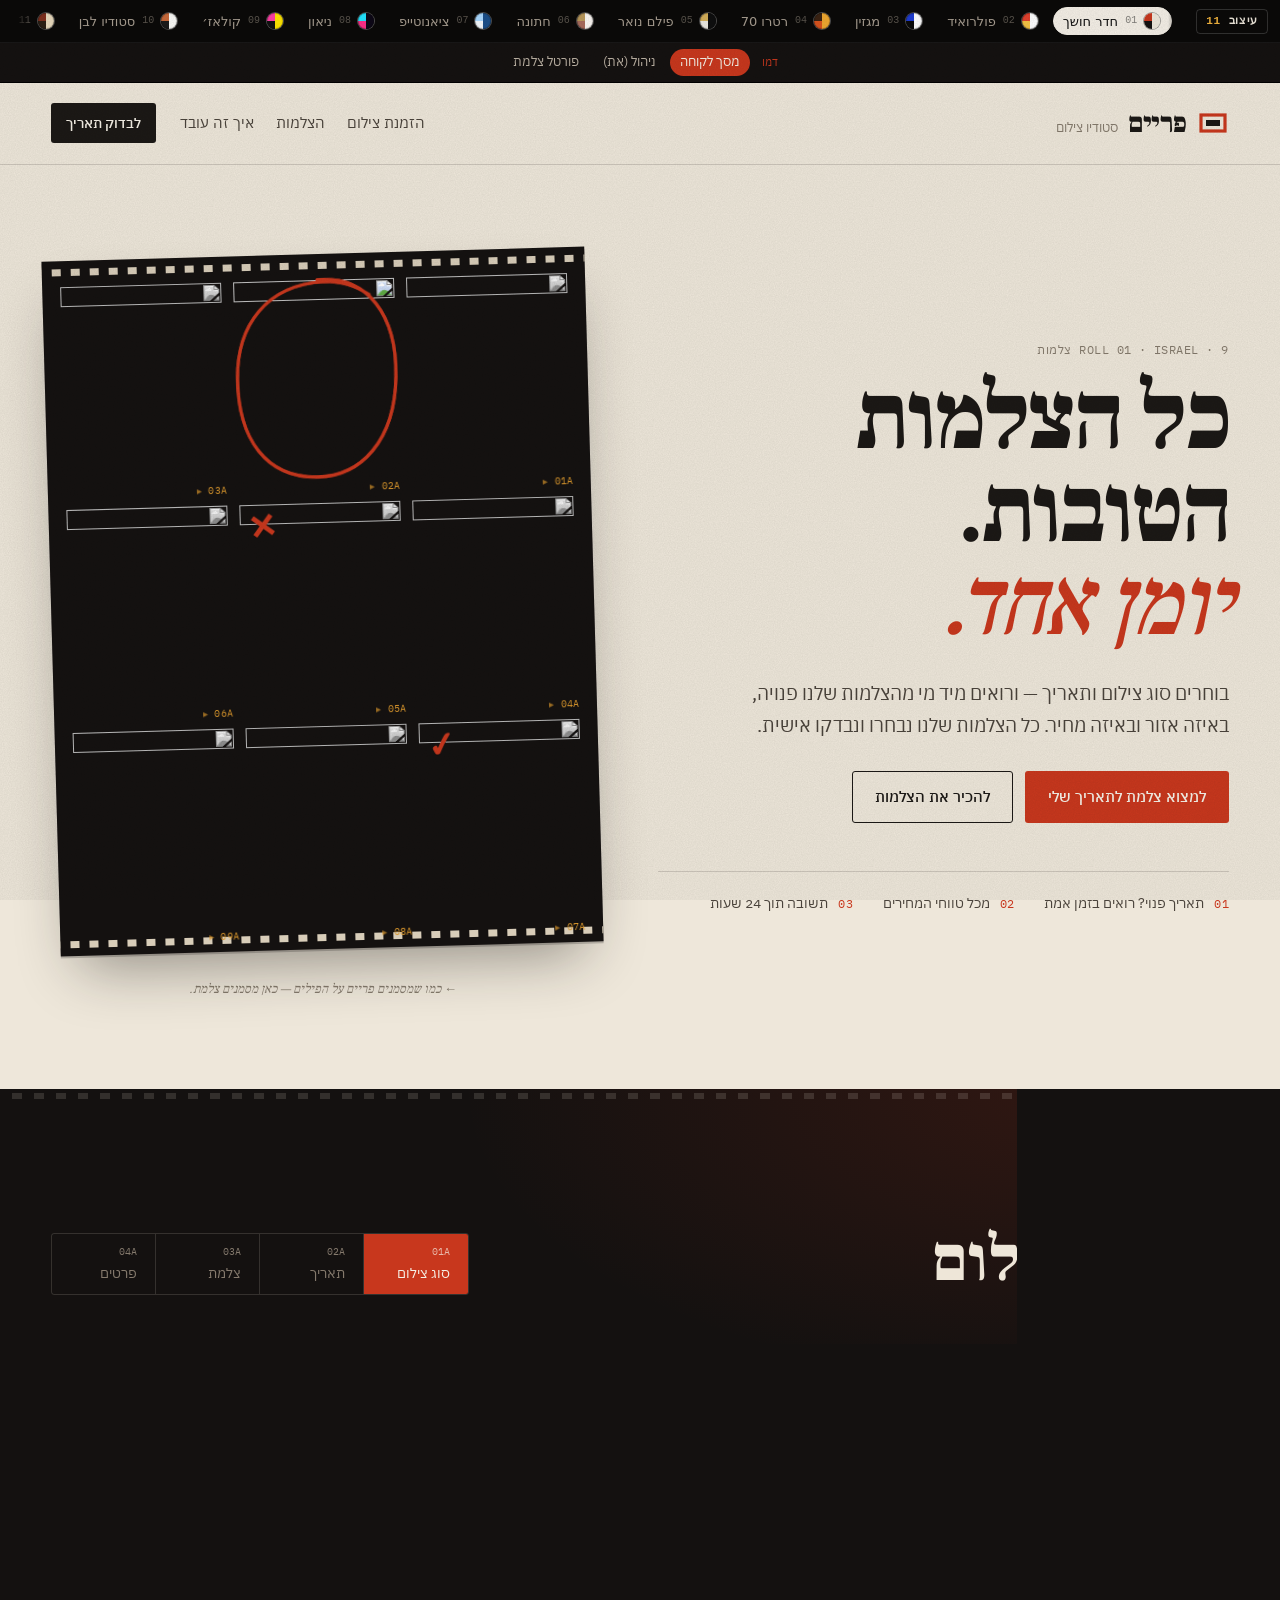
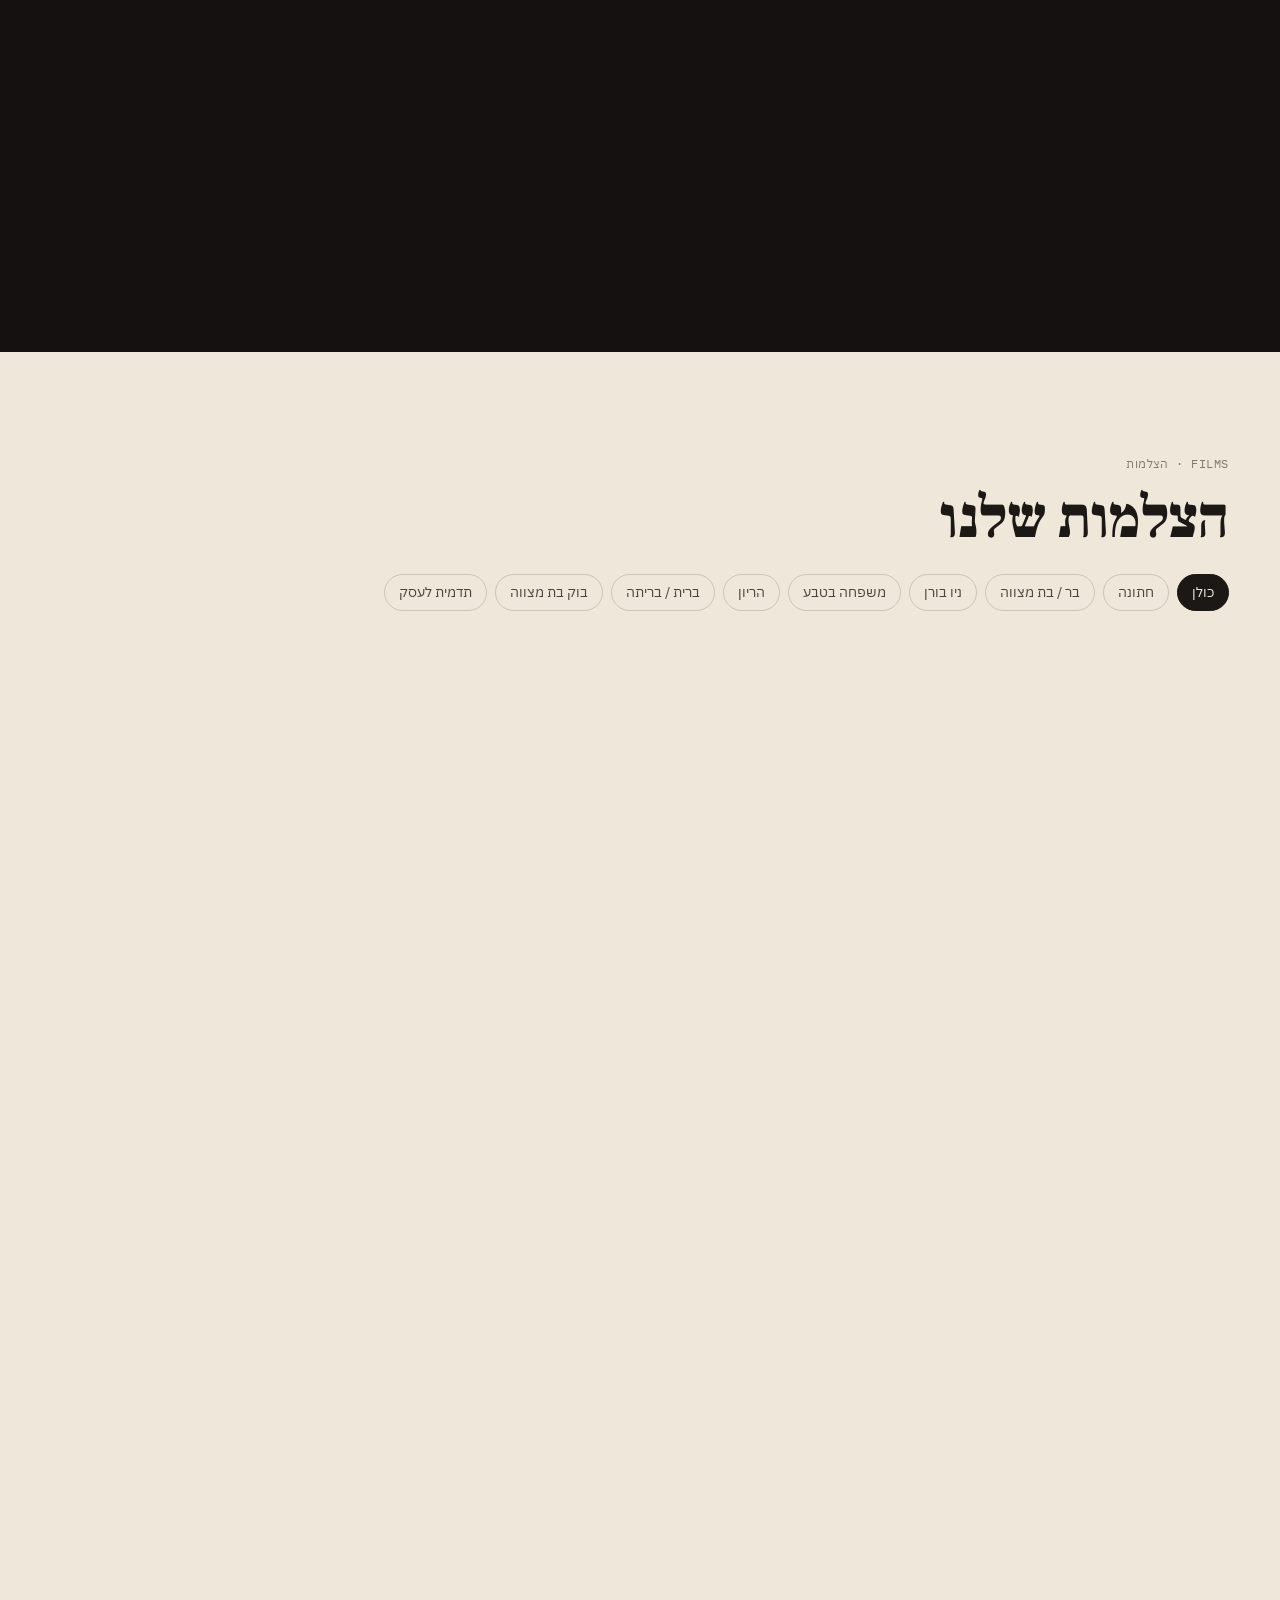
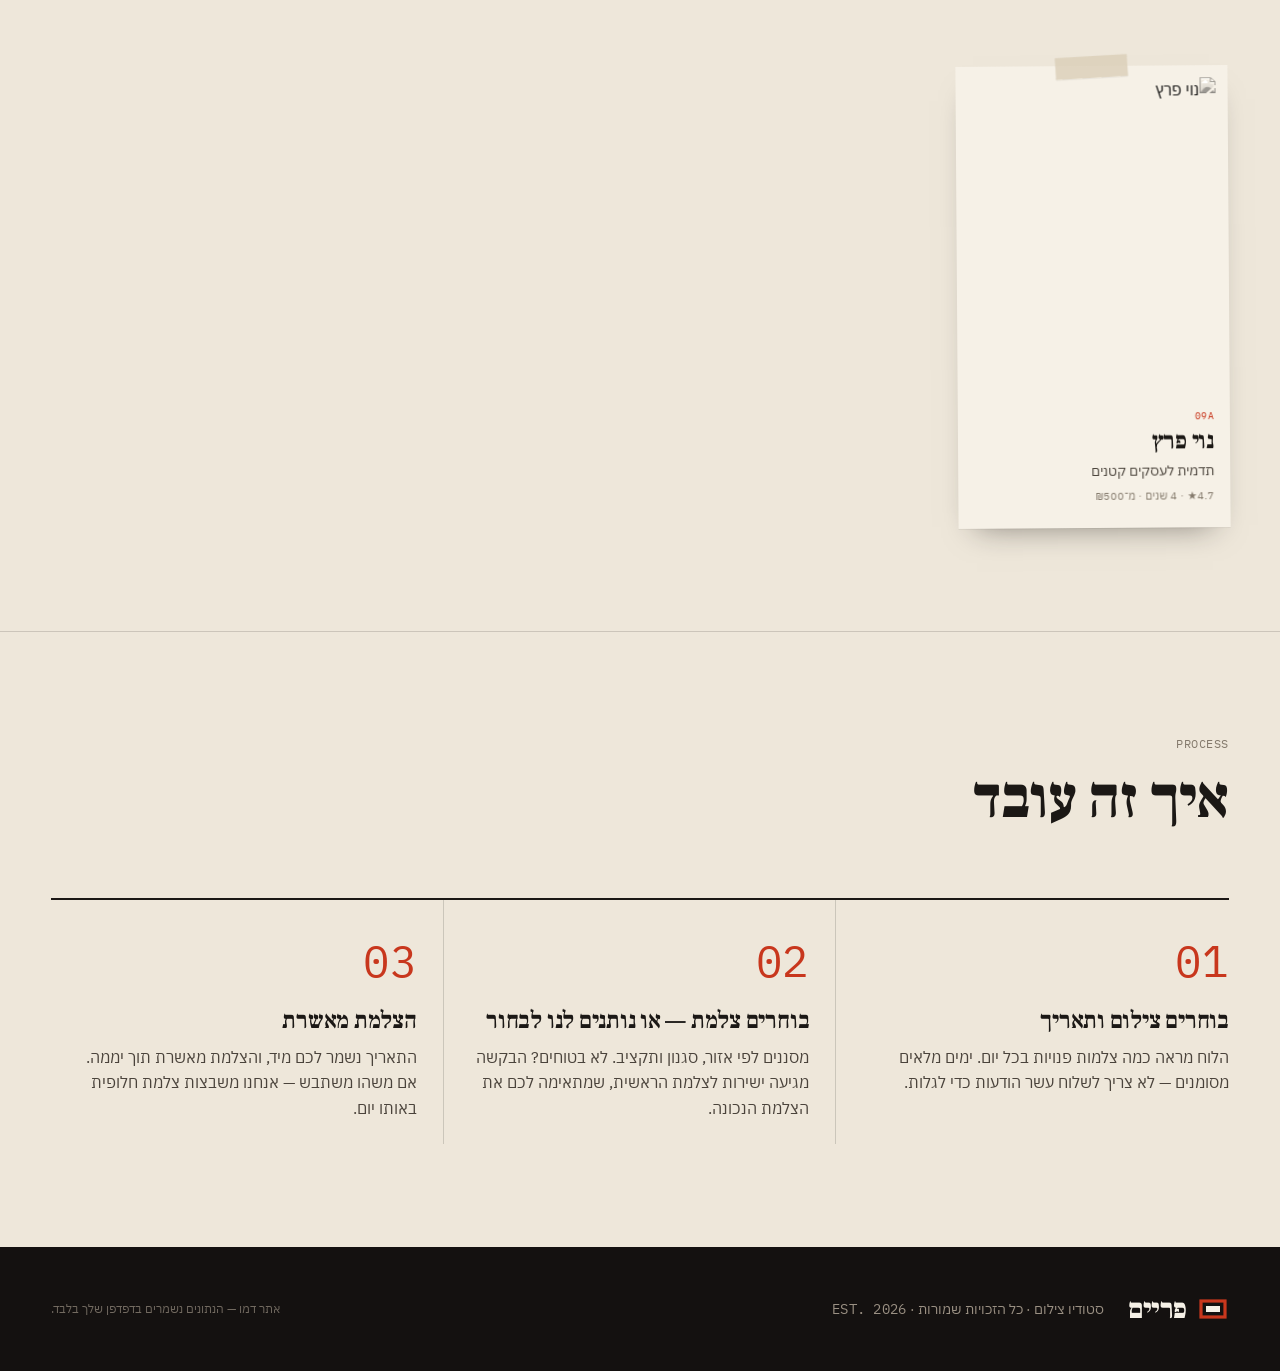
==== commit c09e1dec: "Mobile pass across all themes - Cyanotype: "how it works" arrows pushed the page sideways on phones;" ====
--- a/index.html
+++ b/index.html
@@ -23,10 +23,10 @@
 <link rel="preconnect" href="https://fonts.googleapis.com">
 <link rel="preconnect" href="https://fonts.gstatic.com" crossorigin>
 <link href="https://fonts.googleapis.com/css2?family=Frank+Ruhl+Libre:wght@400;500;700;900&family=IBM+Plex+Sans+Hebrew:wght@300;400;500;600&family=IBM+Plex+Mono:wght@400;500&display=swap" rel="stylesheet">
-<link rel="stylesheet" href="assets/style.css?v=202610071800">
-<link rel="stylesheet" href="assets/themes.css?v=202610071800">
-<link rel="stylesheet" href="assets/layouts.css?v=202610071800">
-<script src="assets/themes.js?v=202610071800"></script>
+<link rel="stylesheet" href="assets/style.css?v=202610072100">
+<link rel="stylesheet" href="assets/themes.css?v=202610072100">
+<link rel="stylesheet" href="assets/layouts.css?v=202610072100">
+<script src="assets/themes.js?v=202610072100"></script>
 <link rel="icon" href="data:image/svg+xml,%3Csvg xmlns='http://www.w3.org/2000/svg' viewBox='0 0 32 32'%3E%3Crect width='32' height='32' fill='%2315120F'/%3E%3Crect x='7' y='9' width='18' height='14' fill='none' stroke='%23C8371D' stroke-width='2.5'/%3E%3C/svg%3E">
 </head>
 <body class="page-client">
@@ -102,9 +102,9 @@
   <p class="foot-small">אתר דמו — הנתונים נשמרים בדפדפן שלך בלבד.</p>
 </footer>
 
-<script src="assets/store.js?v=202610071800"></script>
-<script src="assets/ui.js?v=202610071800"></script>
-<script src="assets/layouts.js?v=202610071800"></script>
-<script src="assets/client.js?v=202610071800"></script>
+<script src="assets/store.js?v=202610072100"></script>
+<script src="assets/ui.js?v=202610072100"></script>
+<script src="assets/layouts.js?v=202610072100"></script>
+<script src="assets/client.js?v=202610072100"></script>
 </body>
 </html>
--- a/assets/style.css
+++ b/assets/style.css
@@ -64,7 +64,7 @@
 /* ---------- כפתורים וצ'יפים ---------- */
 .btn {
   display: inline-flex; align-items: center; justify-content: center; gap: 8px;
-  padding: 13px 22px; border-radius: var(--r); border: 1.5px solid transparent;
+  padding: 13px 22px; border-radius: var(--r); border: 1.5px solid transparent; background: transparent;
   font-weight: 500; font-size: 15px; text-decoration: none; white-space: nowrap;
   transition: transform .15s, background .15s, color .15s, border-color .15s;
 }
@@ -160,7 +160,7 @@
 .logo { display: inline-flex; align-items: baseline; gap: 10px; text-decoration: none; }
 .logo-mark { width: 32px; height: 32px; align-self: center; flex-shrink: 0; display: inline-flex; }
 .logo-mark svg { width: 100%; height: 100%; display: block; overflow: visible; }
-.logo-word { font-family: var(--serif); font-weight: 900; font-size: 28px; letter-spacing: -.02em; }
+.logo-word { font-family: var(--serif); font-weight: 900; font-size: 28px; letter-spacing: -.02em; white-space: nowrap; }
 .logo-sub { font-size: 13px; color: var(--muted); }
 .topnav { display: flex; gap: 22px; margin-inline-start: auto; }
 .topnav a { text-decoration: none; font-size: 15px; color: var(--ink-2); }
--- a/assets/layouts.css
+++ b/assets/layouts.css
@@ -110,7 +110,7 @@
 .hx-reel-no { position: absolute; top: 14px; inset-inline-start: 18px; z-index: 2; font-size: 11px; letter-spacing: .2em; color: rgba(255, 255, 255, .55); }
 .hx-leader { position: absolute; inset: 0; z-index: 3; display: grid; place-items: center; transition: opacity .7s;
   background: linear-gradient(transparent calc(50% - 1px), #8a8a8a calc(50% - 1px) calc(50% + 1px), transparent 0), linear-gradient(90deg, transparent calc(50% - 1px), #8a8a8a calc(50% - 1px) calc(50% + 1px), transparent 0), radial-gradient(circle, #3a3a3a, #161616 75%); }
-.hx-leader.done { opacity: 0; pointer-events: none; }
+.hx-leader.hx-gone { opacity: 0; pointer-events: none; }
 @property --sw { syntax: '<angle>'; inherits: false; initial-value: 0deg; }
 .hx-leader i { position: absolute; width: min(44%, 300px); aspect-ratio: 1; border-radius: 50%; border: 3px solid #bbb; box-shadow: 0 0 0 10px rgba(255, 255, 255, .06); background: conic-gradient(rgba(255, 255, 255, .22) var(--sw), transparent 0); animation: noirSweep 1s linear infinite; }
 @keyframes noirSweep { to { --sw: 360deg; } }
@@ -436,6 +436,10 @@
 [data-theme="cyanotype"] .how-grid { gap: 46px; border-top: 0; }
 [data-theme="cyanotype"] .how-grid article { position: relative; border: 1px dashed rgba(255, 255, 255, .45) !important; padding: 22px !important; background: rgba(255, 255, 255, .03); }
 [data-theme="cyanotype"] .how-grid article:not(:last-child)::after { content: '←'; position: absolute; top: 50%; inset-inline-end: -36px; transform: translateY(-50%); font-family: var(--mono); font-size: 26px; color: var(--amber); }
+@media (max-width: 860px) {
+  [data-theme="cyanotype"] .how-grid { gap: 40px; }
+  [data-theme="cyanotype"] .how-grid article:not(:last-child)::after { content: '↓'; top: auto; bottom: -36px; inset-inline-end: 50%; transform: translateX(50%); }
+}
 /* סטודיו לבן: ציר זמן אנכי */
 [data-theme="studio"] .how-grid { grid-template-columns: 1fr; max-width: 760px; gap: 0; position: relative; }
 [data-theme="studio"] .how-grid::before { content: ''; position: absolute; top: 30px; bottom: 30px; inset-inline-start: 50px; width: 2px; background: var(--line); }
@@ -473,3 +477,25 @@
 @media (prefers-reduced-motion: reduce) {
   .hero--x *, .hero--x *::before, .hero--x *::after, [data-theme="polaroid"] .print-card { animation-duration: .01s !important; animation-iteration-count: 1 !important; transition-duration: .01s !important; }
 }
+
+/* ============================================================
+   הצלמות בטלפון
+   ============================================================ */
+@media (max-width: 560px) {
+  [data-theme="magazine"] .print-card, [data-theme="magazine"] .print-card:nth-child(n) { grid-template-columns: minmax(0, 1fr) 92px; gap: 14px; padding: 14px 0; }
+  [data-theme="magazine"] .pc-cap { grid-template-columns: 46px minmax(0, 1fr); gap: 0 10px; }
+  [data-theme="magazine"] .pc-n { font-size: 28px; grid-row: span 3; }
+  [data-theme="magazine"] .pc-cap h3 { font-size: 24px; }
+  [data-theme="magazine"] .pc-cap p:not(.pc-meta) { display: block; font-size: 14px; }
+  [data-theme="magazine"] .pc-meta { grid-column: 2; grid-row: auto; text-align: start; letter-spacing: 0; }
+  [data-theme="retro"] .sheet { grid-template-columns: 1fr 1fr; gap: 16px; }
+  [data-theme="retro"] .pc-cap h3 { font-size: 14px; }
+  [data-theme="retro"] .pc-n, [data-theme="retro"] .pc-deco { font-size: 7px; }
+  [data-theme="noir"] .sheet { grid-template-columns: 1fr 1fr; gap: 30px 12px; padding: 16px 10px; }
+  [data-theme="noir"] .pc-cap { margin: -22px 4% 0; padding: 6px; }
+  [data-theme="noir"] .pc-cap h3 { font-size: 12px; letter-spacing: 0; }
+  [data-theme="noir"] .pc-cap p:not(.pc-meta) { display: none; }
+  [data-theme="polaroid"] .hx-pol-pile.pp1 { display: none; }
+  [data-theme="polaroid"] .print-card, [data-theme="polaroid"] .print-card:nth-child(n) { flex-basis: 180px; }
+  [data-theme="neon"] .print-card, [data-theme="neon"] .print-card:nth-child(n) { flex-basis: 200px; }
+}
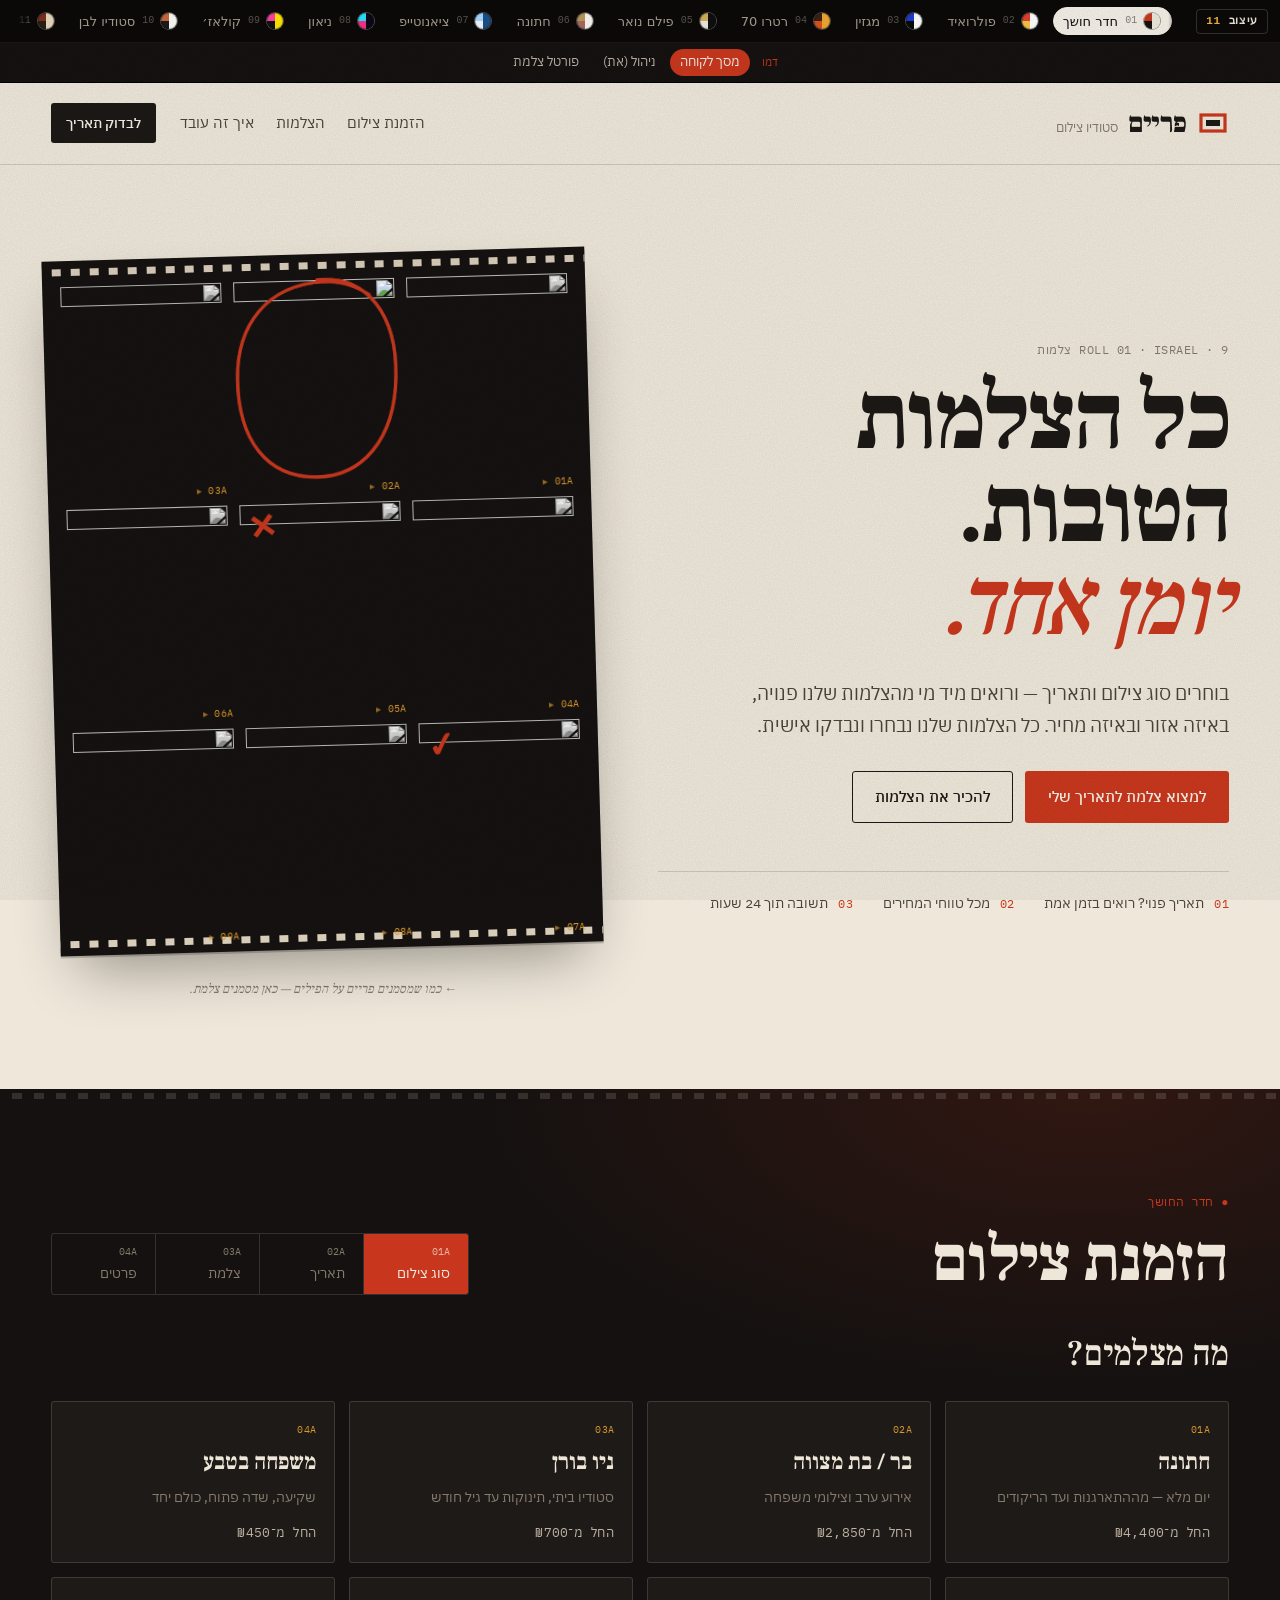
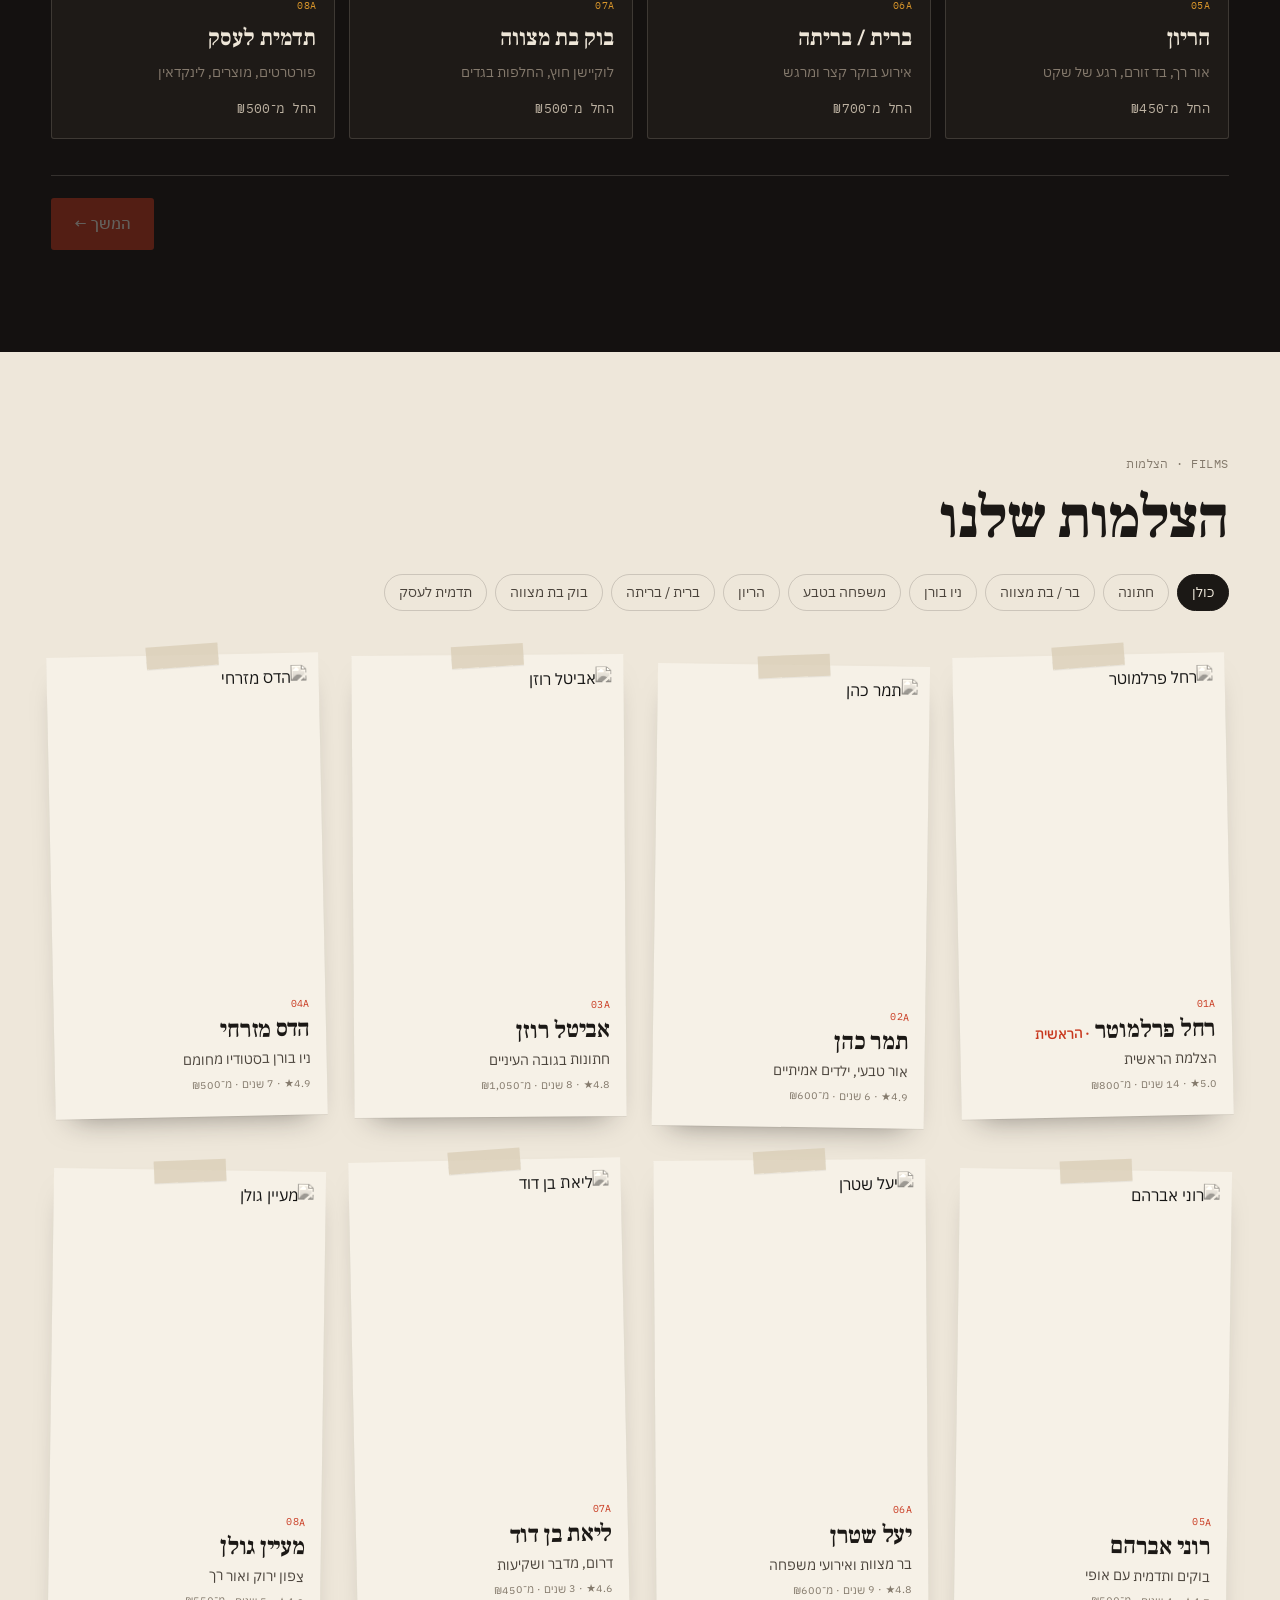
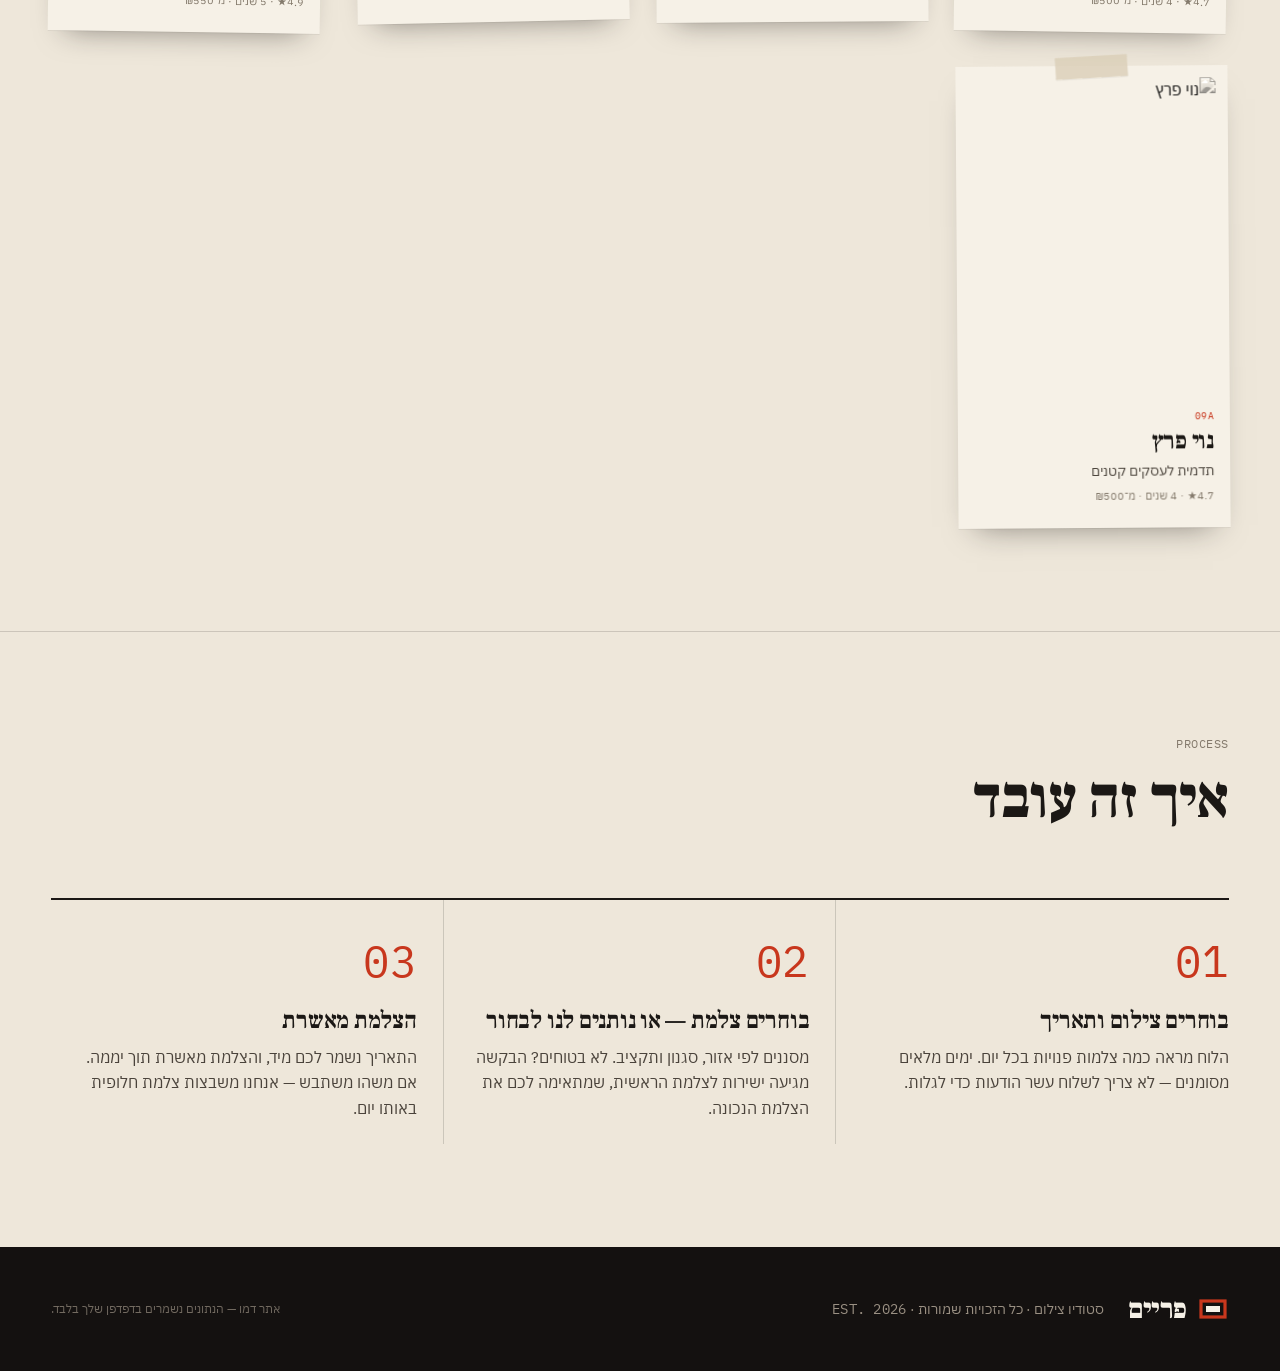
==== commit 31e06546: "Main photographer: just "הצלמת הראשית", and use each theme's name everywhere - Drop "· מנהלת פריים" " ====
--- a/index.html
+++ b/index.html
@@ -23,10 +23,10 @@
 <link rel="preconnect" href="https://fonts.googleapis.com">
 <link rel="preconnect" href="https://fonts.gstatic.com" crossorigin>
 <link href="https://fonts.googleapis.com/css2?family=Frank+Ruhl+Libre:wght@400;500;700;900&family=IBM+Plex+Sans+Hebrew:wght@300;400;500;600&family=IBM+Plex+Mono:wght@400;500&display=swap" rel="stylesheet">
-<link rel="stylesheet" href="assets/style.css?v=202610072100">
-<link rel="stylesheet" href="assets/themes.css?v=202610072100">
-<link rel="stylesheet" href="assets/layouts.css?v=202610072100">
-<script src="assets/themes.js?v=202610072100"></script>
+<link rel="stylesheet" href="assets/style.css?v=202610072230">
+<link rel="stylesheet" href="assets/themes.css?v=202610072230">
+<link rel="stylesheet" href="assets/layouts.css?v=202610072230">
+<script src="assets/themes.js?v=202610072230"></script>
 <link rel="icon" href="data:image/svg+xml,%3Csvg xmlns='http://www.w3.org/2000/svg' viewBox='0 0 32 32'%3E%3Crect width='32' height='32' fill='%2315120F'/%3E%3Crect x='7' y='9' width='18' height='14' fill='none' stroke='%23C8371D' stroke-width='2.5'/%3E%3C/svg%3E">
 </head>
 <body class="page-client">
@@ -102,9 +102,9 @@
   <p class="foot-small">אתר דמו — הנתונים נשמרים בדפדפן שלך בלבד.</p>
 </footer>
 
-<script src="assets/store.js?v=202610072100"></script>
-<script src="assets/ui.js?v=202610072100"></script>
-<script src="assets/layouts.js?v=202610072100"></script>
-<script src="assets/client.js?v=202610072100"></script>
+<script src="assets/store.js?v=202610072230"></script>
+<script src="assets/ui.js?v=202610072230"></script>
+<script src="assets/layouts.js?v=202610072230"></script>
+<script src="assets/client.js?v=202610072230"></script>
 </body>
 </html>
